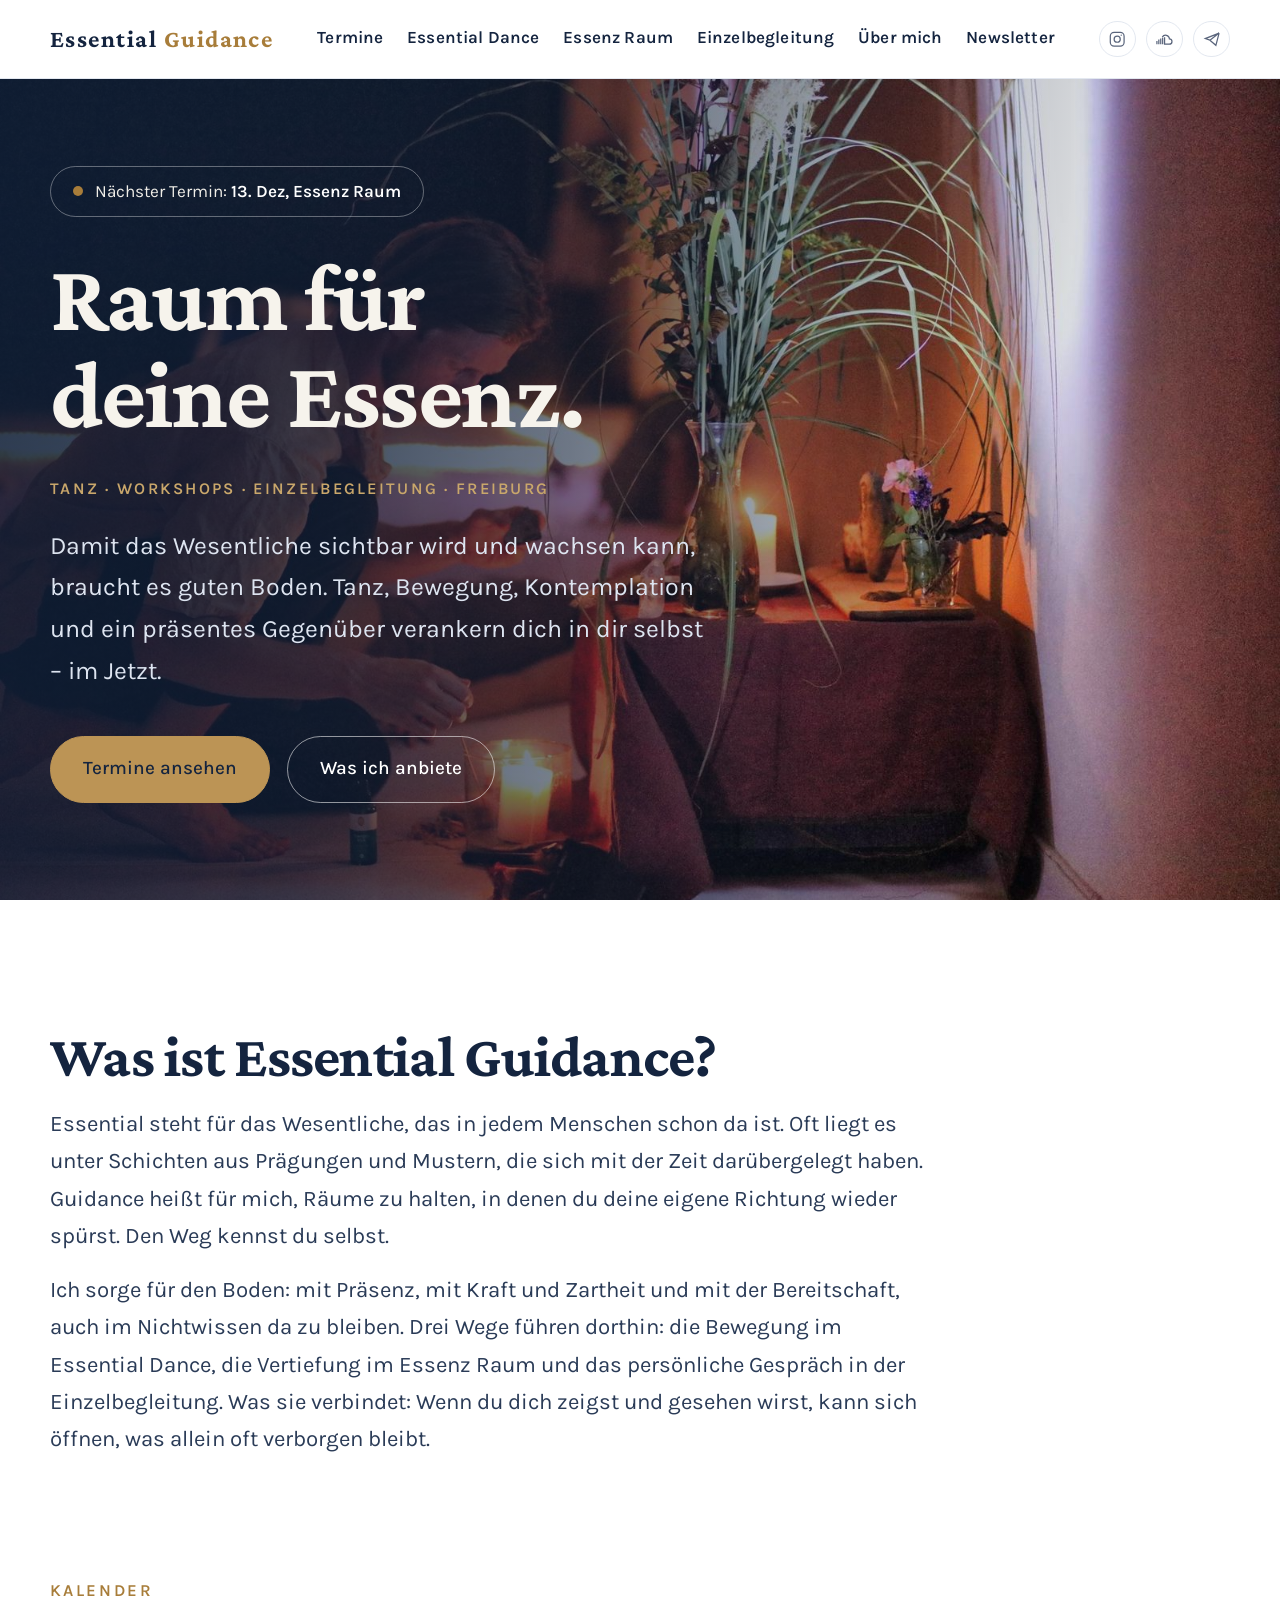
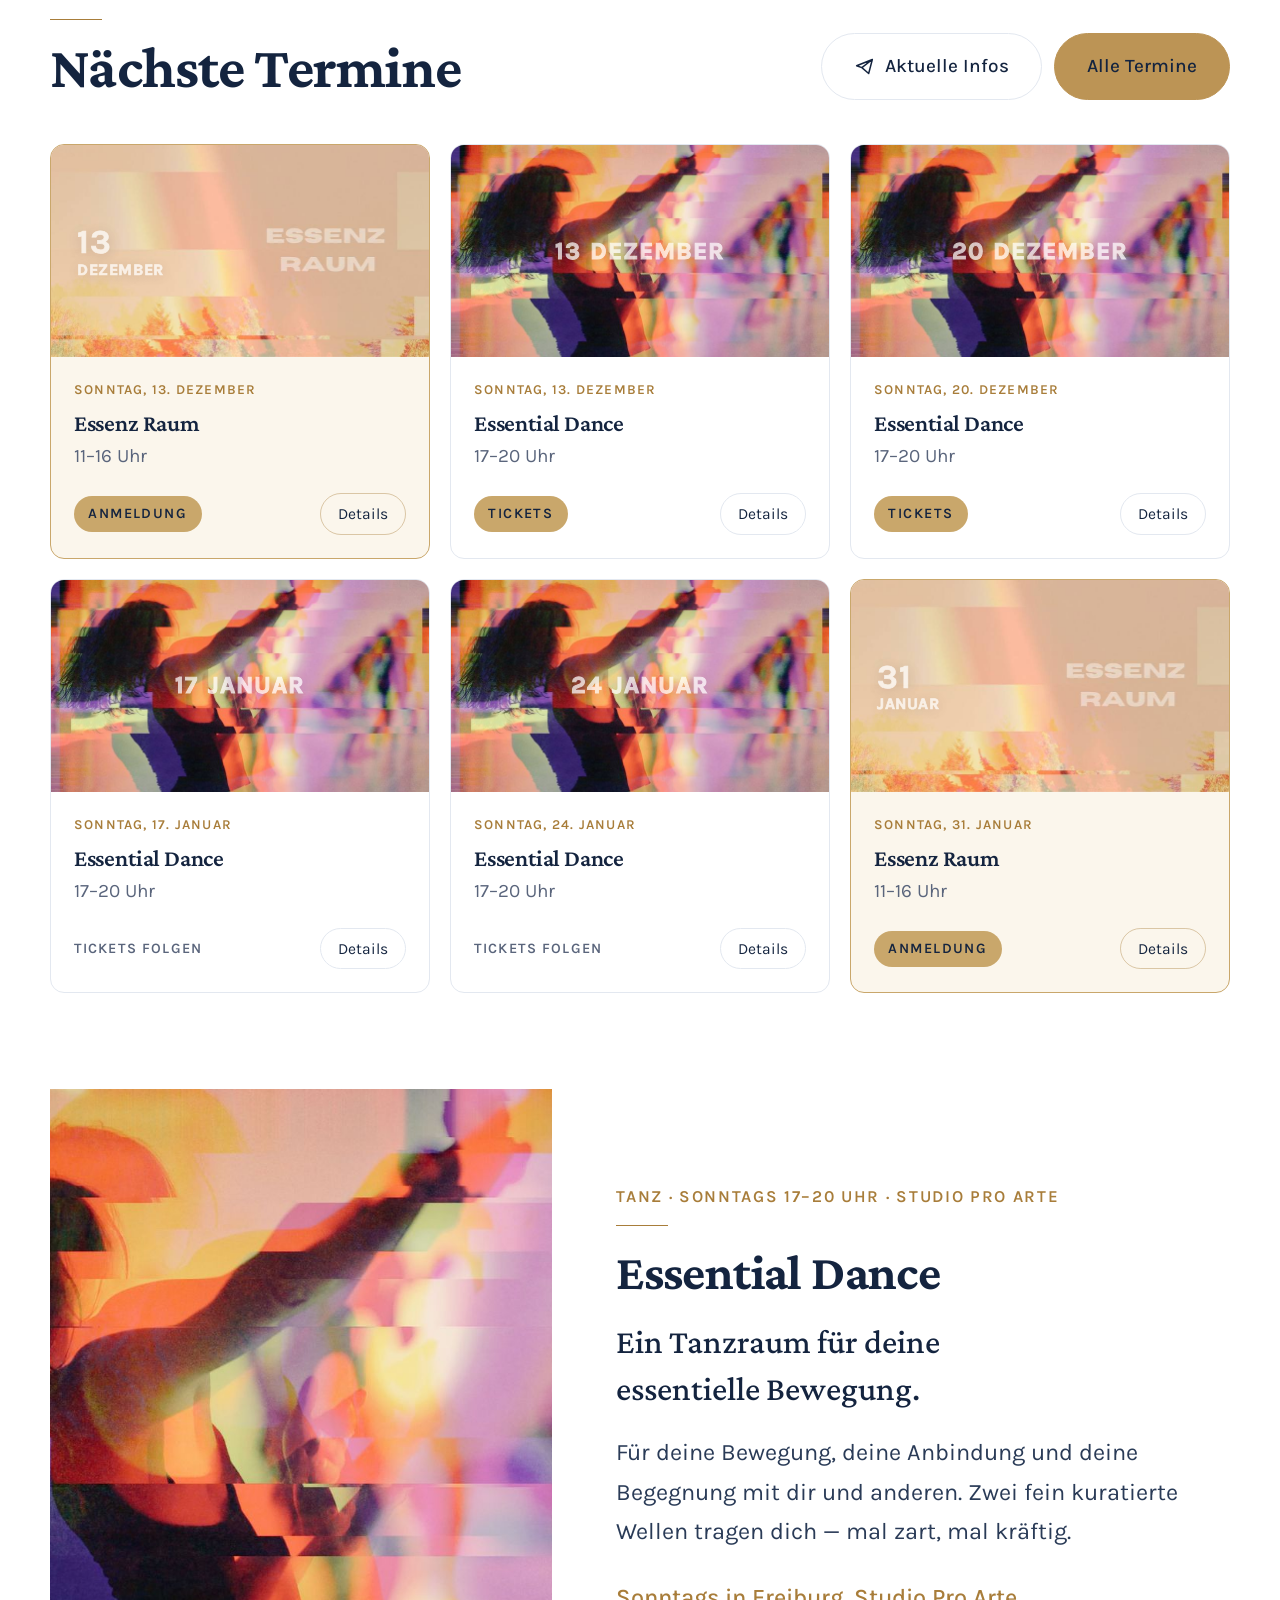
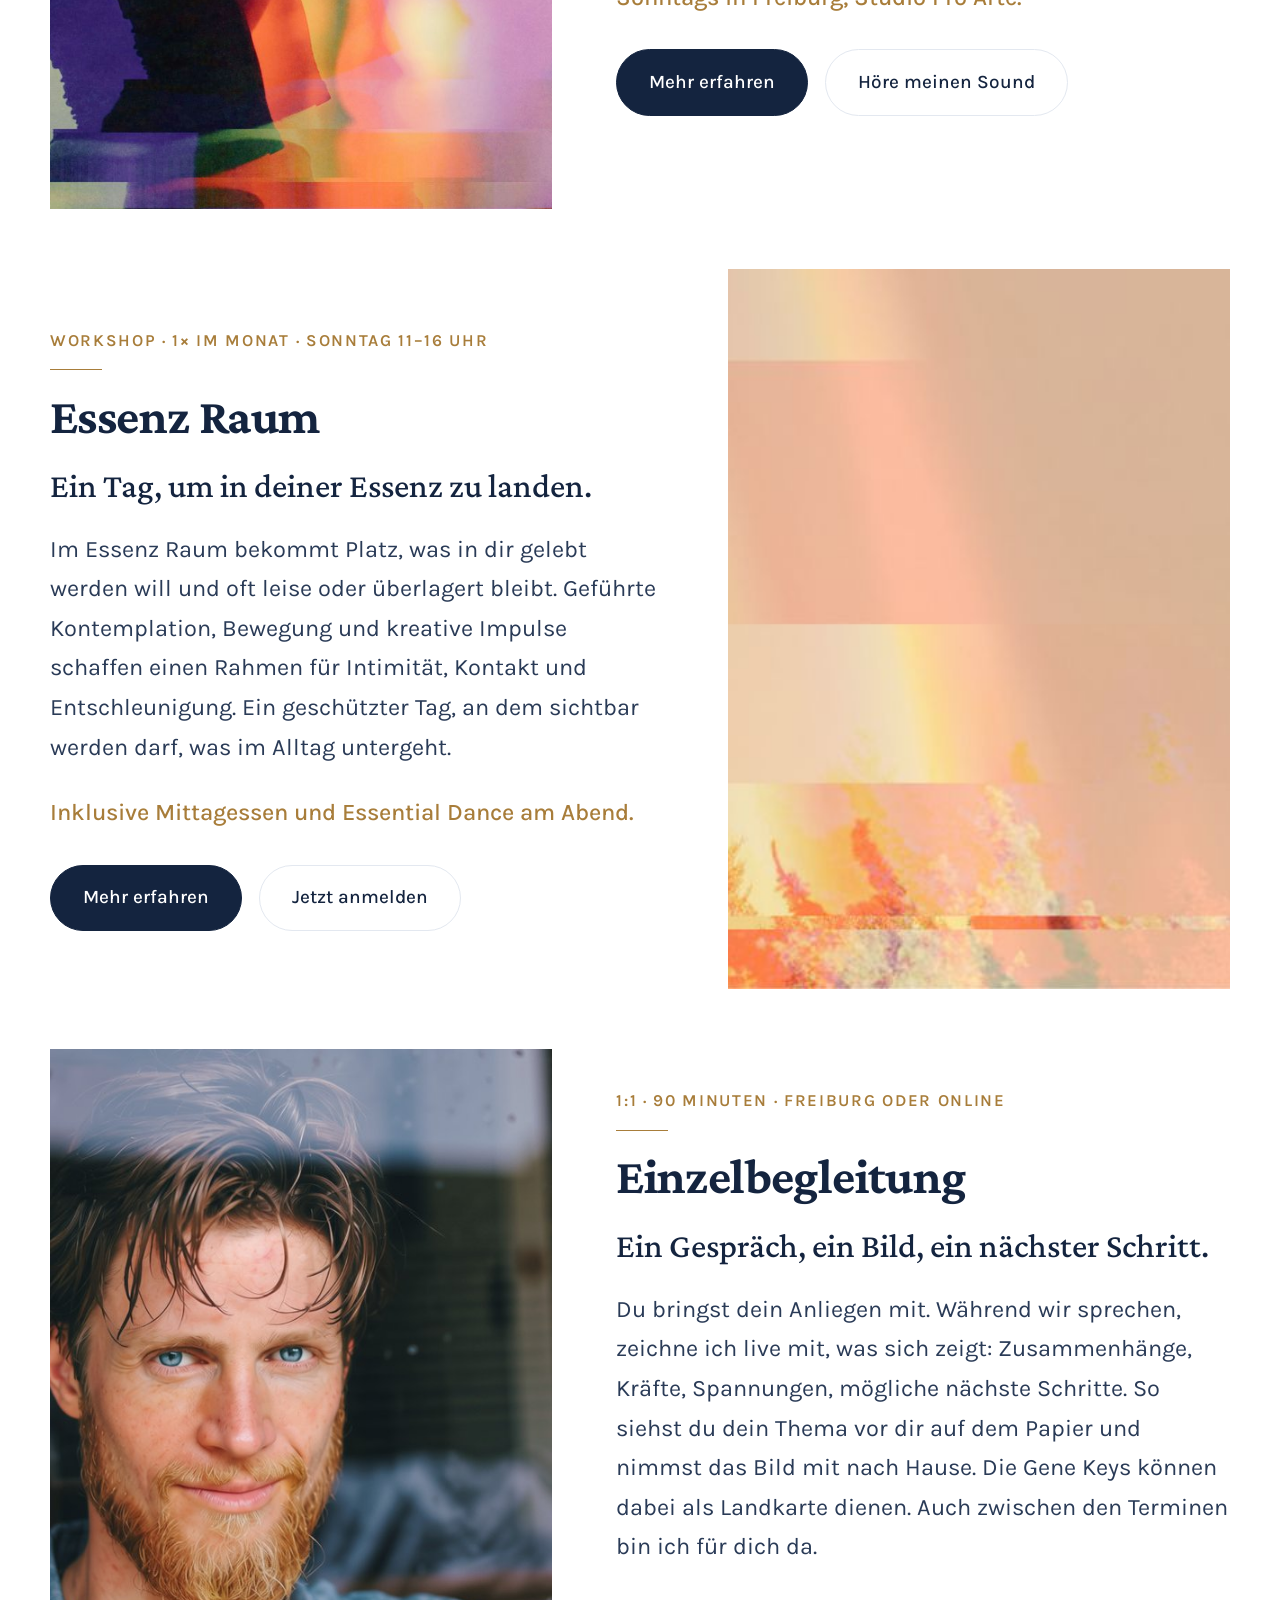
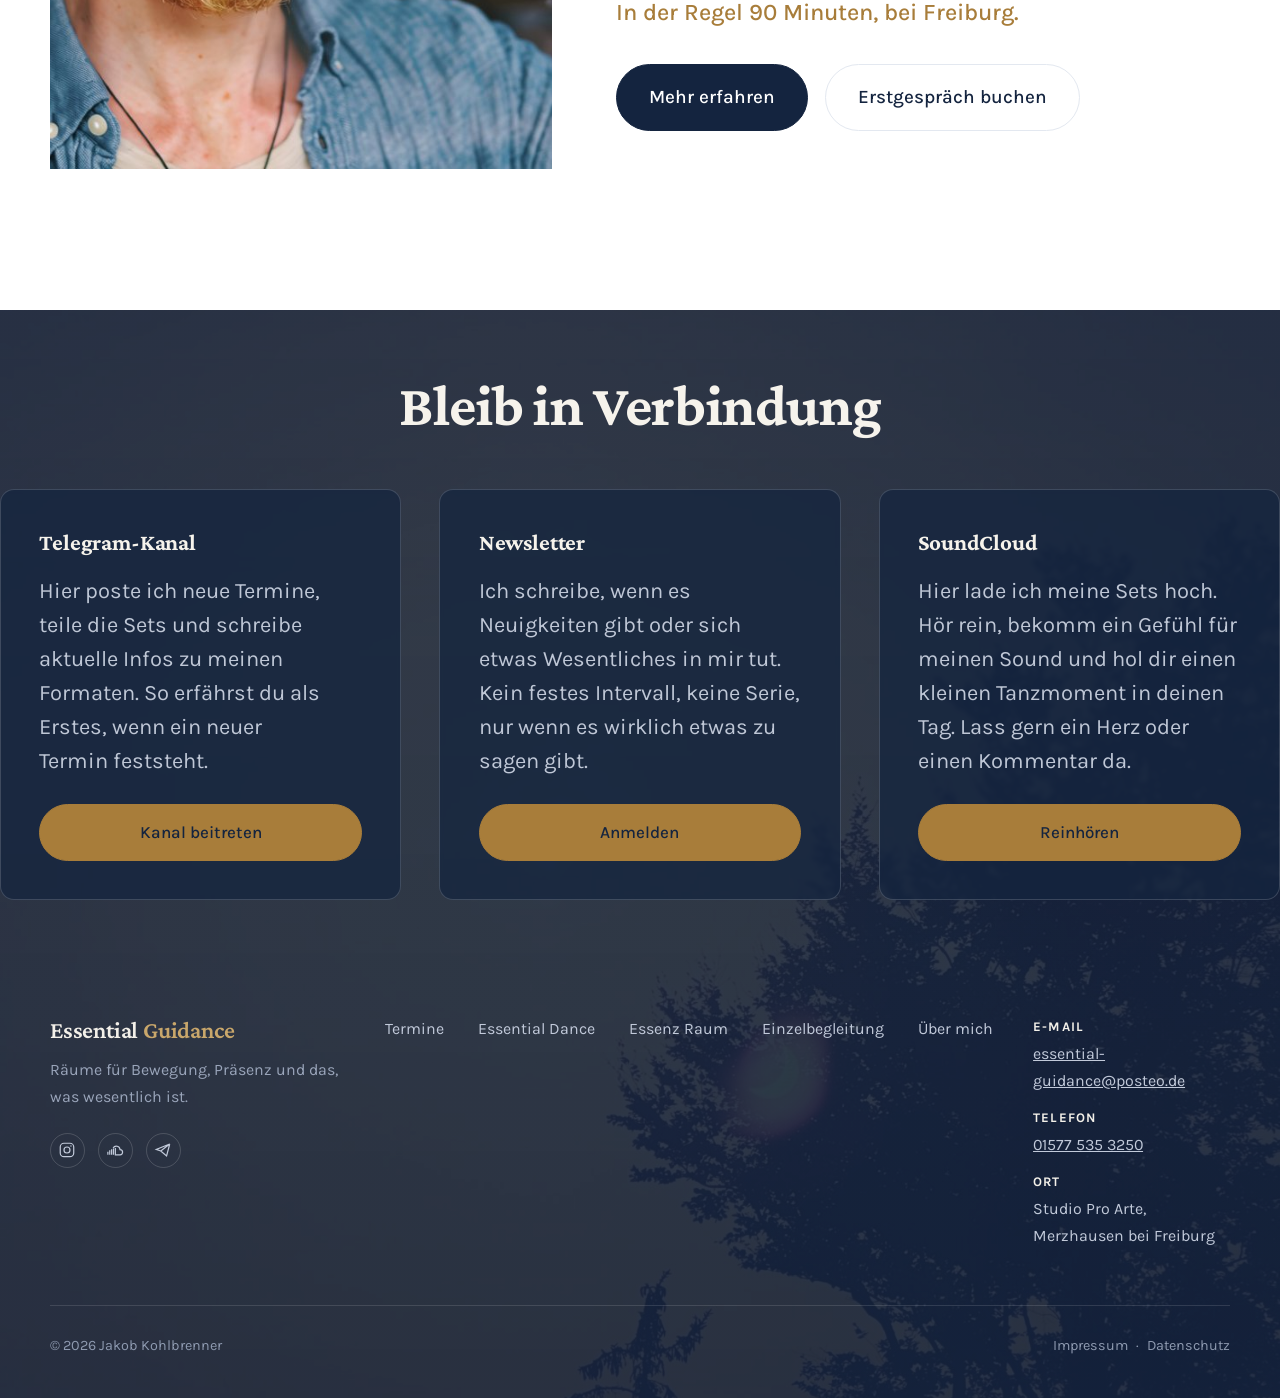
==== index.html @ 24336703 "Fuß ruhiger, Essenz Raum mit mehr Luft oben, Arbeits-Bilder 16:9 Co-Authored-By: Claude Opus 5.5 <no" ====
<!DOCTYPE html>
<html lang="de" data-theme="light">
<head>
<meta charset="utf-8">
<meta name="viewport" content="width=device-width, initial-scale=1">
<title>Essential Guidance Freiburg — Essential Dance, Essenz Raum &amp; Einzelbegleitung</title>
<meta name="description" content="Essential Guidance von Jakob Kohlbrenner in Freiburg: Essential Dance – freies Tanzen am Sonntag, verwandt mit Ecstatic Dance –, der Essenz Raum in kleiner Gruppe und Einzelbegleitung.">
<link rel="canonical" href="https://essential-guidance.space/">
<meta name="theme-color" content="#14243F">
<link rel="icon" href="favicon.svg" type="image/svg+xml">
<link rel="apple-touch-icon" href="apple-touch-icon.png">
<meta property="og:type" content="website">
<meta property="og:locale" content="de_DE">
<meta property="og:site_name" content="Essential Guidance">
<meta property="og:title" content="Essential Guidance Freiburg — Essential Dance, Essenz Raum &amp; Einzelbegleitung">
<meta property="og:description" content="Essential Guidance von Jakob Kohlbrenner in Freiburg: Essential Dance – freies Tanzen am Sonntag, verwandt mit Ecstatic Dance –, der Essenz Raum in kleiner Gruppe und Einzelbegleitung.">
<meta property="og:url" content="https://essential-guidance.space/">
<meta property="og:image" content="https://essential-guidance.space/images/img-7b661ae95a6b.jpg">
<meta name="twitter:card" content="summary_large_image">
<link rel="preconnect" href="https://fonts.bunny.net">
<link href="https://fonts.bunny.net/css?family=Crimson+Pro:400,500,600,700&display=swap" rel="stylesheet">
<link href="https://fonts.bunny.net/css?family=Karla:300,400,500,600&display=swap" rel="stylesheet">
<link href="https://fonts.bunny.net/css?family=Syncopate:700&display=swap" rel="stylesheet">
<link rel="stylesheet" href="styles.css?v=20261009e">
<script type="application/ld+json">{"@context": "https://schema.org", "@graph": [{"@type": "WebSite", "@id": "https://essential-guidance.space/#site", "name": "Essential Guidance", "url": "https://essential-guidance.space/", "inLanguage": "de-DE", "publisher": {"@id": "https://essential-guidance.space/#eg"}}, {"@type": "ProfessionalService", "@id": "https://essential-guidance.space/#eg", "name": "Essential Guidance", "alternateName": "Essential Guidance Freiburg", "url": "https://essential-guidance.space/", "founder": {"@id": "https://essential-guidance.space/#jakob"}, "description": "Dachmarke von Jakob Kohlbrenner in Freiburg im Breisgau mit drei Bereichen: Essential Dance (eigenes Format für freies Tanzen, sonntags), Essenz Raum (Tagesformat in kleiner Gruppe) und Einzelbegleitung.", "email": "essential-guidance@posteo.de", "telephone": "+4915775353250", "image": "https://essential-guidance.space/images/img-7b661ae95a6b.jpg", "areaServed": [{"@type": "City", "name": "Freiburg im Breisgau"}, "Online"], "address": {"@type": "PostalAddress", "addressLocality": "Freiburg im Breisgau", "addressRegion": "Baden-Württemberg", "addressCountry": "DE"}, "location": {"@type": "Place", "name": "Studio Pro Arte", "address": {"@type": "PostalAddress", "streetAddress": "Am Rohrgraben 4a", "postalCode": "79249", "addressLocality": "Merzhausen bei Freiburg", "addressRegion": "Baden-Württemberg", "addressCountry": "DE"}}, "makesOffer": [{"@type": "Offer", "itemOffered": {"@type": "Service", "name": "Essential Dance", "url": "https://essential-guidance.space/essential-dance.html", "serviceType": "Freies Tanzen / Tanzabend", "description": "Freies Tanzen ohne Schritte mit DJ-Musikreise, sonntags 17–20 Uhr im Studio Pro Arte. Eigenständiges Format, verwandt mit Ecstatic Dance."}}, {"@type": "Offer", "itemOffered": {"@type": "Service", "name": "Essenz Raum", "url": "https://essential-guidance.space/essenzraum.html", "serviceType": "Tagesworkshop in kleiner Gruppe", "description": "Ein Sonntag 11–16 Uhr mit Bewegung, Kontemplation, Teilen und Malen."}}, {"@type": "Offer", "itemOffered": {"@type": "Service", "name": "Einzelbegleitung", "url": "https://essential-guidance.space/einzelbegleitung.html", "serviceType": "Persönliche Begleitung", "description": "Einzelbegleitung in Freiburg oder online mit Graphic Recording und Gene Keys."}}], "sameAs": ["https://www.instagram.com/jakobkohlbrenner/", "https://soundcloud.com/koojaa", "https://t.me/+DA8TQvjCFaY4OTMy"]}, {"@type": "Person", "@id": "https://essential-guidance.space/#jakob", "name": "Jakob Kohlbrenner", "jobTitle": "Facilitator, DJ, Graphic Recorder und Gene Keys Guide", "url": "https://essential-guidance.space/ueber.html", "image": "https://essential-guidance.space/images/ueber-portrait-2.jpg", "email": "essential-guidance@posteo.de", "telephone": "+4915775353250", "address": {"@type": "PostalAddress", "addressLocality": "Freiburg im Breisgau", "addressRegion": "Baden-Württemberg", "addressCountry": "DE"}, "worksFor": {"@id": "https://essential-guidance.space/#eg"}, "knowsAbout": ["Essential Dance", "Freies Tanzen", "Ecstatic Dance", "Kontaktimprovisation", "Movement Medicine", "DJ", "Graphic Recording", "Gene Keys", "Facilitation", "Art of Hosting", "Theory U", "Systemische Aufstellungsarbeit"], "sameAs": ["https://www.instagram.com/jakobkohlbrenner/", "https://soundcloud.com/koojaa", "https://www.jakob-kohlbrenner.de/", "https://www.linkedin.com/in/jakob-kohlbrenner-58133414a/"]}]}</script>
</head>
<body>

<div id="prog"></div>
<header class="top">
  <div class="wrap">
    <a class="mark" href="#">Essential <span>Guidance</span></a>
    <nav id="mainnav">
      <a href="termine.html">Termine</a>
      <a href="essential-dance.html">Essential Dance</a>
      <a href="essenzraum.html">Essenz Raum</a>
      <a href="einzelbegleitung.html">Einzelbegleitung</a>
      <a href="ueber.html">Über mich</a>
      <a href="#kontakt">Newsletter</a>
    </nav>
    <div class="header-right">
      <div class="social-row">
        <a href="https://www.instagram.com/jakobkohlbrenner/" target="_blank" rel="noopener" aria-label="Instagram"><svg viewBox="0 0 24 24"><rect x="3" y="3" width="18" height="18" rx="5"/><circle cx="12" cy="12" r="4"/><circle cx="17.3" cy="6.7" r=".9" fill="currentColor" stroke="none"/></svg></a>
        <a href="https://soundcloud.com/koojaa" target="_blank" rel="noopener" aria-label="SoundCloud"><svg viewBox="0 0 24 24"><path d="M2.5 14.5v4M5 12.5v6M7.5 11v7.5M10 10v8.5M12.5 9.5v9h6a3.5 3.5 0 0 0 .3-7 5 5 0 0 0-9.3-2.2"/></svg></a>
        <a href="https://t.me/+DA8TQvjCFaY4OTMy" target="_blank" rel="noopener" aria-label="Telegram"><svg viewBox="0 0 24 24"><path d="M21 4L3 11.2l6 2.1M21 4l-4.2 16L9 13.3M21 4L9 13.3"/></svg></a>
      </div>
      <button class="menu-toggle" aria-label="Menü öffnen" aria-controls="mainnav"><span></span></button>
    </div>
  </div>
</header>

<section class="hero">
  <div class="hero-media">
    <img data-img="st-i0" class="hero-img" src="images/img-9cb999e071df.jpg" alt="Jakob Kohlbrenner bereitet den Raum vor, Kerzen und Blumen">
    <div class="hero-gradient"></div>
  </div>
  <div class="wrap hero-content">
    <span class="hero-badge"><span class="dot"></span><span id="hero-badge-text">Termine werden geladen …</span></span>
    <h1 data-e="st-0" class="measure">Raum für deine Essenz.</h1>
    <span data-e="st-0b" class="hero-orient">Tanz · Workshops · Einzelbegleitung<span class="nur-gross"> · Freiburg</span></span>
    <p data-e="st-1" class="lead">Damit das Wesentliche sichtbar wird und wachsen kann, braucht es guten Boden. Tanz, Bewegung, Kontemplation und ein pr&auml;sentes Gegen&uuml;ber verankern dich in dir selbst &ndash; im Jetzt.</p>
    <div class="actions">
      <a data-e="st-67" class="btn" href="termine.html">Termine ansehen</a>
      <a data-e="st-68" class="btn ghost" href="#formate">Was ich anbiete</a>
    </div>
  </div>
</section>

<div class="hero-spacer"></div>

<section id="was-ist" class="was-ist">
  <div class="wrap">
    <div class="tight" style="max-width:44rem">
      <h2 data-e="st-w0">Was ist Essential Guidance?</h2>
      <p data-e="st-w1">Essential steht für das Wesentliche, das in jedem Menschen schon da ist. Oft liegt es unter Schichten aus Prägungen und Mustern, die sich mit der Zeit darübergelegt haben. Guidance heißt für mich, Räume zu halten, in denen du deine eigene Richtung wieder spürst. Den Weg kennst du selbst.</p>
      <p data-e="st-w1b">Ich sorge für den Boden: mit Präsenz, mit Kraft und Zartheit und mit der Bereitschaft, auch im Nichtwissen da zu bleiben. Drei Wege führen dorthin: die Bewegung im Essential Dance, die Vertiefung im Essenz Raum und das persönliche Gespräch in der Einzelbegleitung. Was sie verbindet: Wenn du dich zeigst und gesehen wirst, kann sich öffnen, was allein oft verborgen bleibt.</p>
    </div>
  </div>
</section>

<section id="termine">
  <div class="wrap">
    <div class="termine-head">
      <div><span data-e="st-49" class="sect-eyebrow">Kalender</span><h2 data-e="st-2">N&auml;chste Termine</h2></div>
      <div class="termine-btns"><a class="btn ghost btn-icon" href="https://t.me/+DA8TQvjCFaY4OTMy" target="_blank" rel="noopener"><svg viewBox="0 0 24 24" aria-hidden="true"><path d="M21 4L3 11.2l6 2.1M21 4l-4.2 16L9 13.3M21 4L9 13.3"/></svg>Aktuelle Infos</a><a data-e="st-69" class="btn gold" href="termine.html">Alle Termine</a></div>
    </div>

    <div class="dates" id="dates-home" data-max-count="6">
      <div class="dcard" data-date="2026-10-04"><div class="dcard-media"><img loading="lazy" decoding="async" class="dcard-img" src="images/img-7089e9983714.jpg" alt="Essential Dance in Freiburg"><span class="dcard-big"><b>4</b> <i><span class="m-voll">Oktober</span><span class="m-kurz">Okt</span></i></span></div><div class="dcard-body"><div class="dcard-date">Sonntag, 4. Oktober</div><h3>Essential Dance</h3><p>17&ndash;20 Uhr</p><div class="dcard-foot"><a class="dcard-flag" href="https://eventfrog.de/de/p/kurse-seminare/musik-tanz/essential-dance-7511358814026737205.html" target="_blank" rel="noopener">Tickets</a><a class="dcard-link" href="essential-dance.html">Details</a></div></div></div>
      <div class="dcard" data-date="2026-10-11"><div class="dcard-media"><img loading="lazy" decoding="async" class="dcard-img" src="images/img-7089e9983714.jpg" alt="Essential Dance in Freiburg"><span class="dcard-big"><b>11</b> <i><span class="m-voll">Oktober</span><span class="m-kurz">Okt</span></i></span></div><div class="dcard-body"><div class="dcard-date">Sonntag, 11. Oktober</div><h3>Essential Dance</h3><p>17&ndash;20 Uhr</p><div class="dcard-foot"><a class="dcard-flag" href="https://eventfrog.de/de/p/kurse-seminare/musik-tanz/essential-dance-7511360464665727983.html" target="_blank" rel="noopener">Tickets</a><a class="dcard-link" href="essential-dance.html">Details</a></div></div></div>
      <div class="dcard raum" data-date="2026-10-18"><div class="dcard-media"><img loading="lazy" decoding="async" class="dcard-img" src="images/img-262a22e84b99.jpg" alt="Essenz Raum in Freiburg"><span class="dcard-big"><b>18</b> <i><span class="m-voll">Oktober</span><span class="m-kurz">Okt</span></i></span></div><div class="dcard-body"><div class="dcard-date">Sonntag, 18. Oktober</div><h3>Essenz Raum</h3><p>11&ndash;16 Uhr</p><div class="dcard-foot"><a class="dcard-flag" href="mailto:essential-guidance@posteo.de?subject=Anmeldung%20Essenz%20Raum&amp;body=Hallo%20Jakob%2C%0A%0Aich%20m%C3%B6chte%20mich%20gerne%20f%C3%BCr%20den%20Essenz%20Raum%20am%2018.%20Oktober%20anmelden.%0A%0AHerzliche%20Gr%C3%BC%C3%9Fe%0A%28Name%29">Anmeldung</a><a class="dcard-link" href="essenzraum.html">Details</a></div></div></div>
      <div class="dcard" data-date="2026-10-18"><div class="dcard-media"><img loading="lazy" decoding="async" class="dcard-img" src="images/img-7089e9983714.jpg" alt="Essential Dance in Freiburg"><span class="dcard-big"><b>18</b> <i><span class="m-voll">Oktober</span><span class="m-kurz">Okt</span></i></span></div><div class="dcard-body"><div class="dcard-date">Sonntag, 18. Oktober</div><h3>Essential Dance</h3><p>17&ndash;20 Uhr</p><div class="dcard-foot"><a class="dcard-flag" href="https://eventfrog.de/de/p/kurse-seminare/musik-tanz/essential-dance-7511360464732837386.html" target="_blank" rel="noopener">Tickets</a><a class="dcard-link" href="essential-dance.html">Details</a></div></div></div>
      <div class="dcard" data-date="2026-10-25"><div class="dcard-media"><img loading="lazy" decoding="async" class="dcard-img" src="images/img-7089e9983714.jpg" alt="Essential Dance in Freiburg"><span class="dcard-big"><b>25</b> <i><span class="m-voll">Oktober</span><span class="m-kurz">Okt</span></i></span></div><div class="dcard-body"><div class="dcard-date">Sonntag, 25. Oktober</div><h3>Essential Dance</h3><p>17&ndash;20 Uhr</p><div class="dcard-foot"><a class="dcard-flag" href="https://eventfrog.de/de/p/kurse-seminare/musik-tanz/essential-dance-7511360464799946251.html" target="_blank" rel="noopener">Tickets</a><a class="dcard-link" href="essential-dance.html">Details</a></div></div></div>
      <div class="dcard" data-date="2026-11-08"><div class="dcard-media"><img loading="lazy" decoding="async" class="dcard-img" src="images/img-7089e9983714.jpg" alt="Essential Dance in Freiburg"><span class="dcard-big"><b>8</b> <i><span class="m-voll">November</span><span class="m-kurz">Nov</span></i></span></div><div class="dcard-body"><div class="dcard-date">Sonntag, 8. November</div><h3>Essential Dance</h3><p>17&ndash;20 Uhr</p><div class="dcard-foot"><a class="dcard-flag" href="https://eventfrog.de/de/p/kurse-seminare/musik-tanz/essential-dance-7511360464862860916.html" target="_blank" rel="noopener">Tickets</a><a class="dcard-link" href="essential-dance.html">Details</a></div></div></div>
      <div class="dcard raum" data-date="2026-11-15"><div class="dcard-media"><img loading="lazy" decoding="async" class="dcard-img" src="images/img-262a22e84b99.jpg" alt="Essenz Raum in Freiburg"><span class="dcard-big"><b>15</b> <i><span class="m-voll">November</span><span class="m-kurz">Nov</span></i></span></div><div class="dcard-body"><div class="dcard-date">Sonntag, 15. November</div><h3>Essenz Raum</h3><p>11&ndash;16 Uhr</p><div class="dcard-foot"><a class="dcard-flag" href="mailto:essential-guidance@posteo.de?subject=Anmeldung%20Essenz%20Raum&amp;body=Hallo%20Jakob%2C%0A%0Aich%20m%C3%B6chte%20mich%20gerne%20f%C3%BCr%20den%20Essenz%20Raum%20am%2015.%20November%20anmelden.%0A%0AHerzliche%20Gr%C3%BC%C3%9Fe%0A%28Name%29">Anmeldung</a><a class="dcard-link" href="essenzraum.html">Details</a></div></div></div>
      <div class="dcard" data-date="2026-11-15"><div class="dcard-media"><img loading="lazy" decoding="async" class="dcard-img" src="images/img-7089e9983714.jpg" alt="Essential Dance in Freiburg"><span class="dcard-big"><b>15</b> <i><span class="m-voll">November</span><span class="m-kurz">Nov</span></i></span></div><div class="dcard-body"><div class="dcard-date">Sonntag, 15. November</div><h3>Essential Dance</h3><p>17&ndash;20 Uhr</p><div class="dcard-foot"><a class="dcard-flag" href="https://eventfrog.de/de/p/kurse-seminare/musik-tanz/essential-dance-7511360464925775477.html" target="_blank" rel="noopener">Tickets</a><a class="dcard-link" href="essential-dance.html">Details</a></div></div></div>
      <div class="dcard" data-date="2026-11-22"><div class="dcard-media"><img loading="lazy" decoding="async" class="dcard-img" src="images/img-7089e9983714.jpg" alt="Essential Dance in Freiburg"><span class="dcard-big"><b>22</b> <i><span class="m-voll">November</span><span class="m-kurz">Nov</span></i></span></div><div class="dcard-body"><div class="dcard-date">Sonntag, 22. November</div><h3>Essential Dance</h3><p>17&ndash;20 Uhr</p><div class="dcard-foot"><a class="dcard-flag" href="https://eventfrog.de/de/p/kurse-seminare/musik-tanz/essential-dance-7511360464976107140.html" target="_blank" rel="noopener">Tickets</a><a class="dcard-link" href="essential-dance.html">Details</a></div></div></div>
      <div class="dcard raum" data-date="2026-12-13"><div class="dcard-media"><img loading="lazy" decoding="async" class="dcard-img" src="images/img-262a22e84b99.jpg" alt="Essenz Raum in Freiburg"><span class="dcard-big"><b>13</b> <i><span class="m-voll">Dezember</span><span class="m-kurz">Dez</span></i></span></div><div class="dcard-body"><div class="dcard-date">Sonntag, 13. Dezember</div><h3>Essenz Raum</h3><p>11&ndash;16 Uhr</p><div class="dcard-foot"><a class="dcard-flag" href="mailto:essential-guidance@posteo.de?subject=Anmeldung%20Essenz%20Raum&amp;body=Hallo%20Jakob%2C%0A%0Aich%20m%C3%B6chte%20mich%20gerne%20f%C3%BCr%20den%20Essenz%20Raum%20am%2013.%20Dezember%20anmelden.%0A%0AHerzliche%20Gr%C3%BC%C3%9Fe%0A%28Name%29">Anmeldung</a><a class="dcard-link" href="essenzraum.html">Details</a></div></div></div>
      <div class="dcard" data-date="2026-12-13"><div class="dcard-media"><img loading="lazy" decoding="async" class="dcard-img" src="images/img-7089e9983714.jpg" alt="Essential Dance in Freiburg"><span class="dcard-big"><b>13</b> <i><span class="m-voll">Dezember</span><span class="m-kurz">Dez</span></i></span></div><div class="dcard-body"><div class="dcard-date">Sonntag, 13. Dezember</div><h3>Essential Dance</h3><p>17&ndash;20 Uhr</p><div class="dcard-foot"><a class="dcard-flag" href="https://eventfrog.de/de/p/kurse-seminare/musik-tanz/essential-dance-7511360465022244511.html" target="_blank" rel="noopener">Tickets</a><a class="dcard-link" href="essential-dance.html">Details</a></div></div></div>
      <div class="dcard" data-date="2026-12-20"><div class="dcard-media"><img loading="lazy" decoding="async" class="dcard-img" src="images/img-7089e9983714.jpg" alt="Essential Dance in Freiburg"><span class="dcard-big"><b>20</b> <i><span class="m-voll">Dezember</span><span class="m-kurz">Dez</span></i></span></div><div class="dcard-body"><div class="dcard-date">Sonntag, 20. Dezember</div><h3>Essential Dance</h3><p>17&ndash;20 Uhr</p><div class="dcard-foot"><a class="dcard-flag" href="https://eventfrog.de/de/p/kurse-seminare/musik-tanz/essential-dance-7511360465072576186.html" target="_blank" rel="noopener">Tickets</a><a class="dcard-link" href="essential-dance.html">Details</a></div></div></div>
      <div class="dcard" data-date="2027-01-17"><div class="dcard-media"><img loading="lazy" decoding="async" class="dcard-img" src="images/img-7089e9983714.jpg" alt="Essential Dance in Freiburg"><span class="dcard-big"><b>17</b> <i><span class="m-voll">Januar</span><span class="m-kurz">Jan</span></i></span></div><div class="dcard-body"><div class="dcard-date">Sonntag, 17. Januar</div><h3>Essential Dance</h3><p>17&ndash;20 Uhr</p><div class="dcard-foot"><span class="dcard-folgt">Tickets folgen</span><a class="dcard-link" href="essential-dance.html">Details</a></div></div></div>
      <div class="dcard" data-date="2027-01-24"><div class="dcard-media"><img loading="lazy" decoding="async" class="dcard-img" src="images/img-7089e9983714.jpg" alt="Essential Dance in Freiburg"><span class="dcard-big"><b>24</b> <i><span class="m-voll">Januar</span><span class="m-kurz">Jan</span></i></span></div><div class="dcard-body"><div class="dcard-date">Sonntag, 24. Januar</div><h3>Essential Dance</h3><p>17&ndash;20 Uhr</p><div class="dcard-foot"><span class="dcard-folgt">Tickets folgen</span><a class="dcard-link" href="essential-dance.html">Details</a></div></div></div>
      <div class="dcard raum" data-date="2027-01-31"><div class="dcard-media"><img loading="lazy" decoding="async" class="dcard-img" src="images/img-262a22e84b99.jpg" alt="Essenz Raum in Freiburg"><span class="dcard-big"><b>31</b> <i><span class="m-voll">Januar</span><span class="m-kurz">Jan</span></i></span></div><div class="dcard-body"><div class="dcard-date">Sonntag, 31. Januar</div><h3>Essenz Raum</h3><p>11&ndash;16 Uhr</p><div class="dcard-foot"><a class="dcard-flag" href="mailto:essential-guidance@posteo.de?subject=Anmeldung%20Essenz%20Raum&amp;body=Hallo%20Jakob%2C%0A%0Aich%20m%C3%B6chte%20mich%20gerne%20f%C3%BCr%20den%20Essenz%20Raum%20am%2031.%20Januar%20anmelden.%0A%0AHerzliche%20Gr%C3%BC%C3%9Fe%0A%28Name%29">Anmeldung</a><a class="dcard-link" href="essenzraum.html">Details</a></div></div></div>
      <div class="dcard" data-date="2027-01-31"><div class="dcard-media"><img loading="lazy" decoding="async" class="dcard-img" src="images/img-7089e9983714.jpg" alt="Essential Dance in Freiburg"><span class="dcard-big"><b>31</b> <i><span class="m-voll">Januar</span><span class="m-kurz">Jan</span></i></span></div><div class="dcard-body"><div class="dcard-date">Sonntag, 31. Januar</div><h3>Essential Dance</h3><p>17&ndash;20 Uhr</p><div class="dcard-foot"><span class="dcard-folgt">Tickets folgen</span><a class="dcard-link" href="essential-dance.html">Details</a></div></div></div>
      <div class="dcard" data-date="2027-02-07"><div class="dcard-media"><img loading="lazy" decoding="async" class="dcard-img" src="images/img-7089e9983714.jpg" alt="Essential Dance in Freiburg"><span class="dcard-big"><b>7</b> <i><span class="m-voll">Februar</span><span class="m-kurz">Feb</span></i></span></div><div class="dcard-body"><div class="dcard-date">Sonntag, 7. Februar</div><h3>Essential Dance</h3><p>17&ndash;20 Uhr</p><div class="dcard-foot"><span class="dcard-folgt">Tickets folgen</span><a class="dcard-link" href="essential-dance.html">Details</a></div></div></div>
      <div class="dcard" data-date="2027-02-14"><div class="dcard-media"><img loading="lazy" decoding="async" class="dcard-img" src="images/img-7089e9983714.jpg" alt="Essential Dance in Freiburg"><span class="dcard-big"><b>14</b> <i><span class="m-voll">Februar</span><span class="m-kurz">Feb</span></i></span></div><div class="dcard-body"><div class="dcard-date">Sonntag, 14. Februar</div><h3>Essential Dance</h3><p>17&ndash;20 Uhr</p><div class="dcard-foot"><span class="dcard-folgt">Tickets folgen</span><a class="dcard-link" href="essential-dance.html">Details</a></div></div></div>
      <div class="dcard" data-date="2027-02-21"><div class="dcard-media"><img loading="lazy" decoding="async" class="dcard-img" src="images/img-7089e9983714.jpg" alt="Essential Dance in Freiburg"><span class="dcard-big"><b>21</b> <i><span class="m-voll">Februar</span><span class="m-kurz">Feb</span></i></span></div><div class="dcard-body"><div class="dcard-date">Sonntag, 21. Februar</div><h3>Essential Dance</h3><p>17&ndash;20 Uhr</p><div class="dcard-foot"><span class="dcard-folgt">Tickets folgen</span><a class="dcard-link" href="essential-dance.html">Details</a></div></div></div>
      <div class="dcard" data-date="2027-02-28"><div class="dcard-media"><img loading="lazy" decoding="async" class="dcard-img" src="images/img-7089e9983714.jpg" alt="Essential Dance in Freiburg"><span class="dcard-big"><b>28</b> <i><span class="m-voll">Februar</span><span class="m-kurz">Feb</span></i></span></div><div class="dcard-body"><div class="dcard-date">Sonntag, 28. Februar</div><h3>Essential Dance</h3><p>17&ndash;20 Uhr</p><div class="dcard-foot"><span class="dcard-folgt">Tickets folgen</span><a class="dcard-link" href="essential-dance.html">Details</a></div></div></div>
      <div class="dcard" data-date="2027-03-07"><div class="dcard-media"><img loading="lazy" decoding="async" class="dcard-img" src="images/img-7089e9983714.jpg" alt="Essential Dance in Freiburg"><span class="dcard-big"><b>7</b> <i><span class="m-voll">März</span><span class="m-kurz">Mär</span></i></span></div><div class="dcard-body"><div class="dcard-date">Sonntag, 7. März</div><h3>Essential Dance</h3><p>17&ndash;20 Uhr</p><div class="dcard-foot"><span class="dcard-folgt">Tickets folgen</span><a class="dcard-link" href="essential-dance.html">Details</a></div></div></div>
      <div class="dcard" data-date="2027-03-14"><div class="dcard-media"><img loading="lazy" decoding="async" class="dcard-img" src="images/img-7089e9983714.jpg" alt="Essential Dance in Freiburg"><span class="dcard-big"><b>14</b> <i><span class="m-voll">März</span><span class="m-kurz">Mär</span></i></span></div><div class="dcard-body"><div class="dcard-date">Sonntag, 14. März</div><h3>Essential Dance</h3><p>17&ndash;20 Uhr</p><div class="dcard-foot"><span class="dcard-folgt">Tickets folgen</span><a class="dcard-link" href="essential-dance.html">Details</a></div></div></div>
      <div class="dcard" data-date="2027-03-21"><div class="dcard-media"><img loading="lazy" decoding="async" class="dcard-img" src="images/img-7089e9983714.jpg" alt="Essential Dance in Freiburg"><span class="dcard-big"><b>21</b> <i><span class="m-voll">März</span><span class="m-kurz">Mär</span></i></span></div><div class="dcard-body"><div class="dcard-date">Sonntag, 21. März</div><h3>Essential Dance</h3><p>17&ndash;20 Uhr</p><div class="dcard-foot"><span class="dcard-folgt">Tickets folgen</span><a class="dcard-link" href="essential-dance.html">Details</a></div></div></div>
    </div>

  </div>
</section>

<section id="formate">
  <div class="wrap">

    <article class="format" id="essential-dance">
      <img loading="lazy" decoding="async" data-img="st-i1" class="pic" src="images/img-801ee31c1338.jpg" alt="Essential Dance in Freiburg — freies Tanzen zu DJ-Musik, inspiriert von Ecstatic Dance">
      <div>
        <span class="sect-eyebrow">Tanz · Sonntags 17–20 Uhr · Studio Pro Arte</span>
        <h2 data-e="st-4">Essential Dance</h2>
        <p data-e="st-5" class="claim">Ein Tanzraum f&uuml;r deine essentielle Bewegung.</p>
        <p data-e="st-6">F&uuml;r deine Bewegung, deine Anbindung und deine Begegnung mit dir und anderen. Zwei fein kuratierte Wellen tragen dich &mdash; mal zart, mal kr&auml;ftig.</p>
        <p data-e="st-8" class="close">Sonntags in Freiburg, Studio Pro Arte.</p>
        <div class="cta-row">
          <a data-e="st-70" class="btn" href="essential-dance.html">Mehr erfahren</a>
          <a data-e="st-71" class="btn ghost" href="https://soundcloud.com/koojaa" target="_blank" rel="noopener">H&ouml;re meinen Sound</a>
        </div>
      </div>
    </article>

    <article class="format">
      <img loading="lazy" decoding="async" data-img="st-i2" class="pic" src="images/img-3a7a9b85ad57.jpg" alt="Essenz Raum in Freiburg">
      <div>
        <span class="sect-eyebrow">Workshop · 1× im Monat · Sonntag 11–16 Uhr</span>
        <h2 data-e="st-11" id="essenzraum">Essenz Raum</h2>
        <p data-e="st-12" class="claim">Ein Tag, um in deiner Essenz zu landen.</p>
        <p data-e="st-13">Im Essenz Raum bekommt Platz, was in dir gelebt werden will und oft leise oder überlagert bleibt. Geführte Kontemplation, Bewegung und kreative Impulse schaffen einen Rahmen für Intimität, Kontakt und Entschleunigung. Ein geschützter Tag, an dem sichtbar werden darf, was im Alltag untergeht.</p>
        <p data-e="st-14b" class="close">Inklusive Mittagessen und Essential Dance am Abend.</p>
        <div class="cta-row">
          <a data-e="st-72" class="btn" href="essenzraum.html">Mehr erfahren</a>
          <a data-e="st-73" class="btn ghost" href="mailto:essential-guidance@posteo.de?subject=Anmeldung%20Essenz%20Raum&amp;body=Hallo%20Jakob%2C%0A%0Aich%20m%C3%B6chte%20mich%20gerne%20f%C3%BCr%20den%20Essenz%20Raum%20am%20%28Datum%29%20anmelden.%0A%0AHerzliche%20Gr%C3%BC%C3%9Fe%0A%28Name%29">Jetzt anmelden</a>
        </div>
      </div>
    </article>

    <article class="format">
      <img loading="lazy" decoding="async" data-img="st-i3" class="pic" src="images/img-dd33fbc43c06.jpg" alt="Jakob Kohlbrenner, Facilitator für Einzelbegleitung — Präsenz und Bewegung in Freiburg">
      <div>
        <span class="sect-eyebrow">1:1 · 90 Minuten · Freiburg oder online</span>
        <h2 data-e="st-15" id="einzelbegleitung">Einzelbegleitung</h2>
        <p data-e="st-16" class="claim">Ein Gespräch, ein Bild, ein nächster Schritt.</p>
        <p data-e="st-17">Du bringst dein Anliegen mit. Während wir sprechen, zeichne ich live mit, was sich zeigt: Zusammenhänge, Kräfte, Spannungen, mögliche nächste Schritte. So siehst du dein Thema vor dir auf dem Papier und nimmst das Bild mit nach Hause. Die Gene Keys können dabei als Landkarte dienen. Auch zwischen den Terminen bin ich für dich da.</p>
        <p data-e="st-18" class="close">In der Regel 90 Minuten, bei Freiburg.</p>
        <div class="cta-row">
          <a data-e="st-74" class="btn" href="einzelbegleitung.html">Mehr erfahren</a>
          <a data-e="st-75" class="btn ghost" href="mailto:essential-guidance@posteo.de?subject=Anfrage%3A%20Erstgespr%C3%A4ch&amp;body=Hallo%20Jakob%2C%0A%0Aich%20w%C3%BCrde%20gerne%20ein%20kostenloses%20Erstgespr%C3%A4ch%20mit%20dir%20vereinbaren.%0A%0AHerzliche%20Gr%C3%BC%C3%9Fe%0A%28Name%29">Erstgespr&auml;ch buchen</a>
        </div>
      </div>
    </article>

  </div>
</section>

<div class="verbindung-bg">
<section class="deep" id="kontakt">
  <div class="wrap">
    <div class="center-block" style="margin-bottom:clamp(2rem,4vw,2.8rem)">
      <h2 data-e="st-46">Bleib in Verbindung</h2>
    </div>
    <div class="zweiwege">
      <div class="weg">
        <h3 data-e="st-79">Telegram-Kanal</h3>
        <p data-e="st-80">Hier poste ich neue Termine, teile die Sets und schreibe aktuelle Infos zu meinen Formaten. So erfährst du als Erstes, wenn ein neuer Termin feststeht.</p>
        <div class="weg-fuss"><a data-e="st-81" class="btn" href="https://t.me/+DA8TQvjCFaY4OTMy" target="_blank" rel="noopener">Kanal beitreten</a></div>
      </div>
      <div class="weg">
        <h3 data-e="st-66">Newsletter</h3>
        <p data-e="st-82">Ich schreibe, wenn es Neuigkeiten gibt oder sich etwas Wesentliches in mir tut. Kein festes Intervall, keine Serie, nur wenn es wirklich etwas zu sagen gibt.</p>
        <div class="weg-fuss"><a data-e="st-83" class="btn" href="mailto:essential-guidance@posteo.de?subject=Newsletter-Anmeldung&amp;body=Hallo%20Jakob%2C%0A%0Aich%20m%C3%B6chte%20mich%20gerne%20f%C3%BCr%20den%20Newsletter%20anmelden.%20Bin%20gespannt%2C%20was%20kommt.%0A%0AViele%20Gr%C3%BC%C3%9Fe%0A%28Name%29">Anmelden</a></div>
      </div>
      <div class="weg">
        <h3 data-e="st-84">SoundCloud</h3>
        <p data-e="st-85">Hier lade ich meine Sets hoch. Hör rein, bekomm ein Gefühl für meinen Sound und hol dir einen kleinen Tanzmoment in deinen Tag. Lass gern ein Herz oder einen Kommentar da.</p>
        <div class="weg-fuss"><a data-e="st-86" class="btn" href="https://soundcloud.com/koojaa" target="_blank" rel="noopener">Reinhören</a></div>
      </div>
    </div>
  </div>
</section>

<footer id="kontakt-footer">
  <div class="wrap">
    <div class="fgrid">
      <div>
        <h3>Essential <span style="color:var(--gold-soft)">Guidance</span></h3>
        <p style="max-width:20rem; color:#9AA5BA">Räume für Bewegung, Präsenz und das, was wesentlich ist.</p>
      <div class="foot-social" style="margin-top:1.1rem">
        <a href="https://www.instagram.com/jakobkohlbrenner/" target="_blank" rel="noopener"><svg viewBox="0 0 24 24"><rect x="3" y="3" width="18" height="18" rx="5"/><circle cx="12" cy="12" r="4"/><circle cx="17.3" cy="6.7" r=".9" fill="currentColor" stroke="none"/></svg><span class="sr-only">Instagram</span></a>
        <a href="https://soundcloud.com/koojaa" target="_blank" rel="noopener"><svg viewBox="0 0 24 24"><path d="M2.5 14.5v4M5 12.5v6M7.5 11v7.5M10 10v8.5M12.5 9.5v9h6a3.5 3.5 0 0 0 .3-7 5 5 0 0 0-9.3-2.2"/></svg><span class="sr-only">SoundCloud</span></a>
        <a href="https://t.me/+DA8TQvjCFaY4OTMy" target="_blank" rel="noopener"><svg viewBox="0 0 24 24"><path d="M21 4L3 11.2l6 2.1M21 4l-4.2 16L9 13.3M21 4L9 13.3"/></svg><span class="sr-only">Telegram</span></a>
      </div></div>
      <nav>
        <a href="termine.html">Termine</a>
        <a href="essential-dance.html">Essential Dance</a>
        <a href="essenzraum.html">Essenz Raum</a>
        <a href="einzelbegleitung.html">Einzelbegleitung</a>
        <a href="ueber.html">Über mich</a>
      </nav>
      
      <ul class="foot-contact">
        <li><b style="display:block;color:#F3F0E9;font-size:.78rem;letter-spacing:.09em;text-transform:uppercase;margin-bottom:.15rem">E-Mail</b><a href="mailto:essential-guidance@posteo.de">essential-guidance@posteo.de</a></li>
        <li><b style="display:block;color:#F3F0E9;font-size:.78rem;letter-spacing:.09em;text-transform:uppercase;margin-bottom:.15rem">Telefon</b><a href="tel:+4915775353250">01577 535 3250</a></li>
        <li><b style="display:block;color:#F3F0E9;font-size:.78rem;letter-spacing:.09em;text-transform:uppercase;margin-bottom:.15rem">Ort</b>Studio Pro Arte, Merzhausen bei Freiburg</li>
      </ul>
    </div>
    <div class="bottom-bar">
      <span>© 2026 Jakob Kohlbrenner</span>
      <span class="legal-links">
        <a class="legal-link" href="impressum.html">Impressum</a>
        <span>·</span>
        <a class="legal-link" href="datenschutz.html">Datenschutz</a>
      </span>
    </div>
  </div>
</footer>
</div>

<script src="main.js?v=20261009b" defer></script>
</body>
</html>
---- styles.css ----
:root{
  --ink:#14243F;
  --ink-soft:#2A3B57;
  --slate:#5A657C;
  --gold:#A87D3A;
  --gold-soft:#C9A76B;
  --paper:#FFFFFF;
  --mist:#F4F6F9;
  --line:#E3E8F0;
  --measure:38rem;
  --display:"Crimson Pro",Georgia,"Times New Roman",serif;
  --body:"Karla","Helvetica Neue",Arial,sans-serif;
}
@media (prefers-color-scheme: dark){
  :root:not([data-theme="light"]){
    --ink:#EDF1F7; --ink-soft:#C9D2E0; --slate:#9AA5BA;
    --gold:#D0AC6A; --gold-soft:#8E6F3E;
    --paper:#0E1729; --mist:#15203A; --line:#26314A;
  }
}
:root[data-theme="dark"]{
  --ink:#EDF1F7; --ink-soft:#C9D2E0; --slate:#9AA5BA;
  --gold:#D0AC6A; --gold-soft:#8E6F3E;
  --paper:#0E1729; --mist:#15203A; --line:#26314A;
}

*{box-sizing:border-box}
html{-webkit-text-size-adjust:100%}
body{
  margin:0; background:var(--paper); color:var(--ink-soft);
  font-family:var(--body); font-weight:300; font-size:17px; line-height:1.68;
  -webkit-font-smoothing:antialiased;
}
img{max-width:100%; display:block}
a{color:inherit}
h1,h2,h3{font-family:var(--display); font-weight:600; color:var(--ink); margin:0; letter-spacing:-.008em}
h1{font-size:clamp(2.9rem,7.6vw,5.2rem); line-height:1; font-weight:700; letter-spacing:-.015em}
h2{font-size:clamp(2.1rem,4.6vw,3.2rem); line-height:1.08}
h3{font-size:1.5rem; line-height:1.22; font-weight:600}
p{margin:0 0 1.1em}
.wrap{width:min(100% - 2.5rem, 68rem); margin-inline:auto}
.measure{max-width:var(--measure)}
section{padding:clamp(4rem,9vw,7.5rem) 0}
.tint{background:var(--mist)}
.deep{background:var(--ink); color:#C9D3E4}
.deep h1,.deep h2,.deep h3{color:#F6F3EC}
.deep .dnum{color:#F6F3EC}
.deep .dnum small{color:var(--gold-soft)}
.deep .dwhat p,.deep .dprice,.deep .rhythm{color:#D3DBE8}
.deep .date-row{border-top-color:rgba(255,255,255,.16)}
.deep .date-row:last-of-type{border-bottom-color:rgba(255,255,255,.16)}
.deep .btn{background:var(--gold); border-color:var(--gold); color:var(--ink)}
.deep .btn:hover,.deep .btn:focus-visible{background:transparent; color:var(--gold-soft)}
.deep .btn.ghost{background:transparent; color:#F6F3EC; border-color:rgba(255,255,255,.3)}
.deep .btn.ghost:hover{border-color:var(--gold); color:var(--gold-soft)}
.deep blockquote{border-top-color:rgba(255,255,255,.16)}
.deep blockquote p{color:#F6F3EC}
.deep summary{color:#F6F3EC}
.deep details{border-top-color:rgba(255,255,255,.16)}
.deep details:last-of-type{border-bottom-color:rgba(255,255,255,.16)}
.deep details p{color:#D3DBE8}
.deep input[type=email]{background:transparent; border-color:rgba(255,255,255,.3); color:#F6F3EC}
.deep .contact-list li{border-top-color:rgba(255,255,255,.16)}
.deep .contact-list b{color:#F6F3EC}
.deep .claim{color:#F6F3EC}

/* ---------- Kopf ---------- */
.top{
  position:sticky; top:0; z-index:20; background:var(--paper);
  border-bottom:1px solid var(--line);
}
.top .wrap{display:flex; align-items:center; justify-content:space-between; gap:1.5rem; padding:1.05rem 0}
.mark{font-family:var(--display); font-weight:600; font-size:1.4rem; color:var(--ink); text-decoration:none; letter-spacing:.06em; white-space:nowrap}
.mark span{color:var(--gold)}
nav{display:flex; gap:1.7rem; font-size:.94rem}
nav a{text-decoration:none; color:var(--slate); padding-bottom:2px; border-bottom:1px solid transparent}
nav a:hover, nav a:focus-visible, nav a.active{color:var(--ink); border-bottom-color:var(--gold)}
@media (max-width:720px){ nav{display:none} }

/* ---------- Nächster Termin ---------- */
.next{background:var(--ink); color:#F3F0E9}
.next .wrap{display:flex; flex-wrap:wrap; align-items:baseline; gap:.4rem 1.1rem; padding:.8rem 0; font-size:.94rem}
.next b{font-weight:500; color:var(--gold-soft)}
.next a{margin-left:auto; color:#F3F0E9; text-decoration:none; border-bottom:1px solid rgba(243,240,233,.4)}

/* ---------- Hero ---------- */
.hero-img{aspect-ratio:16/9; width:100%; object-fit:cover}
.hero{padding-top:clamp(3rem,7vw,5.5rem)}
.hero h1{margin-bottom:1.6rem}
.hero .lead{font-size:1.18rem; color:var(--slate); max-width:34rem}

/* ---------- Buttons ---------- */
.actions{display:flex; flex-wrap:wrap; gap:.85rem; margin-top:2.2rem}
.btn{
  display:inline-block; font-family:var(--body); font-size:.95rem; font-weight:500;
  padding:.82rem 1.6rem; text-decoration:none; border:1px solid var(--ink);
  background:var(--ink); color:var(--paper);
}
.btn:hover,.btn:focus-visible{background:transparent; color:var(--ink)}
.btn.ghost{background:transparent; color:var(--ink); border-color:var(--line)}
.btn.ghost:hover,.btn.ghost:focus-visible{border-color:var(--gold); color:var(--gold)}

/* ---------- Termine ---------- */
.date-row{
  display:grid; grid-template-columns:8.5rem 1fr auto; gap:1.8rem;
  padding:2.1rem 0; border-top:1px solid var(--line); align-items:baseline;
}
.date-row:last-of-type{border-bottom:1px solid var(--line)}
.dnum{font-family:var(--display); font-size:3.4rem; line-height:.95; color:var(--ink)}
.dnum small{display:block; font-family:var(--body); font-size:.82rem; letter-spacing:.16em; color:var(--gold); margin-top:.5rem; font-weight:600}
.dwhat h3{margin-bottom:.35rem; font-size:1.6rem}
.dwhat p{margin:0; font-size:.95rem; color:var(--slate)}
.dprice{font-family:var(--display); font-size:1.4rem; color:var(--gold); white-space:nowrap}
@media (max-width:640px){
  .date-row{grid-template-columns:5.4rem 1fr; gap:1.1rem}
  .dnum{font-size:2.1rem}
  .dprice{grid-column:2; margin-top:.3rem}
}
.rhythm{margin-top:2rem; font-size:.95rem; color:var(--slate)}
.rhythm.more-dots{margin-top:1.1rem; margin-bottom:0; font-size:.85rem; letter-spacing:.04em; color:var(--gold-soft)}
.rhythm.more-dots + .rhythm{margin-top:.5rem}

/* ---------- Formate ---------- */
.format{display:grid; grid-template-columns:1fr 1fr; gap:clamp(2rem,5vw,4.5rem); align-items:center; margin-bottom:clamp(3.5rem,7vw,6rem)}
.format:last-child{margin-bottom:0}
.format .pic{aspect-ratio:4/5; object-fit:cover; width:100%}
.format:nth-child(even) .pic{order:2}
.format h2{margin-bottom:.9rem}
.format .claim{font-family:var(--display); font-weight:500; font-size:1.52rem; line-height:1.4; color:var(--ink); margin-bottom:1.1rem}
.format .close{color:var(--gold); font-weight:500; margin-top:1.3rem; margin-bottom:0}
@media (max-width:820px){
  .format{grid-template-columns:1fr; gap:1.8rem}
  .format:nth-child(even) .pic{order:0}
}

/* ---------- Über / Zitate ---------- */
.about{display:grid; grid-template-columns:.85fr 1.15fr; gap:clamp(2rem,5vw,4rem); align-items:start}
.about .pic{aspect-ratio:3/4; object-fit:cover; width:100%}
@media (max-width:820px){ .about{grid-template-columns:1fr} }

.quotes{display:grid; grid-template-columns:repeat(auto-fit,minmax(16rem,1fr)); gap:2.6rem; margin-top:2.8rem}
blockquote{margin:0; border-top:1px solid var(--line); padding-top:1.2rem}
blockquote p{font-family:var(--display); font-size:1.24rem; line-height:1.48; color:var(--ink)}
blockquote cite{font-style:normal; font-size:.88rem; color:var(--gold); letter-spacing:.05em}

/* ---------- Newsletter / Kontakt ---------- */
.news{display:grid; grid-template-columns:1fr 1fr; gap:clamp(2rem,5vw,4rem); align-items:start}
@media (max-width:820px){ .news{grid-template-columns:1fr} }
form{display:flex; gap:.9rem; flex-wrap:wrap; margin-top:1.6rem}
form .btn{margin-top:.2rem}
input[type=email]{
  flex:1 1 15rem; padding:.8rem 1rem; font-family:var(--body); font-size:.95rem;
  border:1px solid var(--line); background:var(--paper); color:var(--ink);
}
input[type=email]:focus{outline:2px solid var(--gold); outline-offset:1px}
.contact-list{list-style:none; padding:0; margin:1.5rem 0 0; font-size:.98rem}
.contact-list li{padding:.65rem 0; border-top:1px solid var(--line)}
.contact-list b{display:block; font-weight:500; color:var(--ink); font-size:.82rem; letter-spacing:.1em; margin-bottom:.15rem}

/* ---------- FAQ ---------- */
details{border-top:1px solid var(--line); padding:1.15rem 0}
details:last-of-type{border-bottom:1px solid var(--line)}
summary{cursor:pointer; font-size:1.05rem; color:var(--ink); list-style:none; display:flex; justify-content:space-between; gap:1rem; align-items:center}
summary::-webkit-details-marker{display:none}
summary::after{content:"+"; font-family:var(--display); font-size:1.5rem; color:var(--gold); line-height:1}
details[open] summary::after{content:"–"}
details p{margin:.9rem 0 0; color:var(--slate); max-width:var(--measure)}

/* ---------- Fuß ---------- */
footer{background:var(--ink); color:#C2CADA; padding:3.5rem 0 2.5rem; font-size:.92rem}
footer h3{color:#F3F0E9; font-weight:600; font-size:1.45rem; margin-bottom:.8rem}
footer a{color:#C2CADA}
.legal{margin-top:1.6rem; font-size:.83rem; color:#8E9AB0; max-width:46rem}
.legal-block{margin-top:1.5rem; padding-top:1.2rem; border-top:1px solid rgba(255,255,255,.12); max-width:46rem}
.legal-block summary{cursor:pointer; font-size:.83rem; color:#A8B0C2; list-style:none}
.legal-block summary::-webkit-details-marker{display:none}
.legal-block p{margin:.7rem 0 0; font-size:.83rem; color:#8E9AB0}

/* ---------- Bildplatzhalter ---------- */
.ph{
  background:linear-gradient(160deg,#1B2C4A,#35476A 60%,#5C6A87);
  display:flex; align-items:flex-end; padding:1rem;
}
.ph span{font-size:.78rem; letter-spacing:.1em; color:rgba(255,255,255,.72)}

@media (prefers-reduced-motion:reduce){*{transition:none !important; animation:none !important}}

/* Fortschrittsbalken */
#prog{position:fixed;top:0;left:0;height:3px;width:0;background:var(--gold);z-index:50}

/* Termine als Kacheln */
.dates{display:grid;grid-template-columns:1fr;gap:1rem;margin-top:2.2rem}
@media (min-width:640px){ .dates{grid-template-columns:repeat(2,1fr)} }
@media (min-width:980px){ .dates{grid-template-columns:repeat(3,1fr)} }
.dcard{background:var(--ink);color:#EFEAE0;padding:1.4rem 1.3rem 1.2rem;border-radius:8px;display:flex;flex-direction:column;gap:.35rem}
@media (max-width:640px){ .dcard{padding:1.1rem 1.1rem .95rem; gap:.25rem} .dcard .day{font-size:2.2rem} .dates{gap:.7rem} }
.dcard .day{font-family:var(--display);font-weight:600;font-size:2.8rem;line-height:.95;color:#fff}
.dcard .mon{font-size:.78rem;letter-spacing:.16em;color:var(--gold-soft);font-weight:500;margin-bottom:.5rem}
.dcard h3{color:#fff;font-size:1.25rem;line-height:1.22;font-weight:600}
.dcard p{margin:0;font-size:.9rem;color:#BFC7D6;line-height:1.5}
.dcard .fee{margin-top:auto;padding-top:.9rem;font-size:.88rem;color:var(--gold-soft)}
.dcard.raum{background:#1D3055}
.dcard{position:relative;overflow:hidden}
.dcard-top{display:flex; align-items:center; gap:.8rem}
.dcard-thumb{width:3rem; height:3rem; border-radius:8px; object-fit:cover; flex:0 0 auto; opacity:.92; box-shadow:inset 0 0 0 100px rgba(15,31,56,.38)}

.dcard .thumb{position:absolute;top:0;right:0;width:6.2rem;height:6.2rem;object-fit:cover;opacity:.3;border-bottom-left-radius:60px;pointer-events:none}
.dcard>*{position:relative;z-index:1}

/* Haltung */
.stance{display:grid;grid-template-columns:repeat(2,1fr);gap:2.4rem 3rem;margin-top:2.8rem}
.stance h3{font-size:1.3rem;margin-bottom:.6rem;color:var(--ink)}
.stance p{font-size:.98rem;color:var(--slate);margin:0}
.stance .lead{font-family:var(--display);font-weight:500;font-size:1.72rem;line-height:1.4;color:var(--gold);grid-column:1/-1;max-width:34rem;margin:0 0 .5rem}
.deep .stance p{color:#D3DBE8}

/* Zitate als Boxen */
.quotes{display:grid;grid-template-columns:repeat(auto-fit,minmax(16rem,1fr));gap:1.2rem;margin-top:2.6rem}
blockquote{margin:0;border:0;border-top:0;padding:1.4rem 1.4rem 1.2rem;background:var(--mist);border-radius:14px 14px 14px 4px;position:relative}
blockquote p{font-family:var(--body);font-weight:300;font-size:1rem;line-height:1.6;color:var(--ink);margin:0 0 .9rem}
blockquote cite{font-style:normal;font-size:.84rem;color:var(--slate);letter-spacing:.02em}

/* Newsletter mit Bild */
.news-wrap{display:grid;grid-template-columns:1fr 1fr;gap:clamp(2rem,5vw,4rem);align-items:center}
.news-wrap img{aspect-ratio:4/3;object-fit:cover;width:100%;border-radius:8px}
@media (max-width:820px){.news-wrap{grid-template-columns:1fr}}

:focus-visible{outline:2px solid var(--gold); outline-offset:2px}


/* ---------- Runde 2: mehr Kraft in den Titeln, CTA-Buttons, Subpages ---------- */
h2{font-weight:700; letter-spacing:-.012em}
h3{font-weight:700}
.format h2{font-weight:700}
.cta-row{display:flex; flex-wrap:wrap; gap:.85rem; margin-top:1.6rem}

/* Rückmeldungen als Kacheln (kompakter) */
.quotes blockquote{padding:1.2rem 1.2rem 1rem}
.quotes cite{opacity:.85}

/* Unterseiten */
.backlink{display:inline-block; font-size:.85rem; color:var(--slate); text-decoration:none; margin-bottom:1.6rem; border-bottom:1px solid transparent}
.backlink:hover{color:var(--ink); border-bottom-color:var(--gold)}
.subhero{padding-top:clamp(2.5rem,6vw,4.5rem); padding-bottom:1rem}
.subhero .eyebrow, .hero-content .eyebrow{font-size:.82rem; letter-spacing:.14em; text-transform:uppercase; color:var(--gold); display:block; margin-bottom:1rem}
.subhero-flex{display:flex; align-items:flex-end; justify-content:space-between; gap:2.5rem}
.subhero-portrait{width:8.5rem; height:8.5rem; border-radius:50%; object-fit:cover; flex:0 0 auto; border:1px solid var(--line)}
@media (max-width:700px){ .subhero-flex{flex-direction:column; align-items:flex-start} .subhero-portrait{width:6rem; height:6rem} }
.gallery3{display:grid; grid-template-columns:repeat(3,1fr); gap:1rem}
.gallery3 img{width:100%; aspect-ratio:3/4; object-fit:cover; border-radius:14px}
@media (max-width:700px){ .gallery3{grid-template-columns:1fr 1fr} .gallery3 img:last-child{grid-column:1/-1; aspect-ratio:16/9} }
.gallery2{display:grid; grid-template-columns:1fr 1fr; gap:1rem}
.gallery4{display:grid; grid-template-columns:repeat(4,1fr); gap:.8rem}
.gallery4 img{aspect-ratio:3/4; object-fit:cover; border-radius:8px; width:100%}
@media (max-width:820px){ .gallery4{grid-template-columns:1fr 1fr; gap:.8rem} }
@media (max-width:480px){ .gallery4{grid-template-columns:1fr 1fr; gap:.6rem} .gallery4 img{aspect-ratio:1/1} }
.gallery2 img{width:100%; aspect-ratio:4/5; object-fit:cover; border-radius:14px}
@media (max-width:600px){ .gallery2{grid-template-columns:1fr} }
.deepgrid{display:grid; grid-template-columns:1.1fr .9fr; gap:clamp(2rem,5vw,4rem); align-items:start}
.deepgrid img.pic{width:100%}
@media (max-width:820px){ .deepgrid{grid-template-columns:1fr} }
.disclaimer{margin-top:2.4rem; padding:1.4rem 1.5rem; background:var(--mist); border-radius:8px; font-size:.9rem; color:var(--slate)}
.deep .disclaimer{background:rgba(255,255,255,.06); color:#D3DBE8}
.factbox{border:1px solid var(--line); border-radius:8px; padding:1.5rem 1.6rem}
.factbox h3{font-size:1.05rem; margin-bottom:.9rem}
.factbox dl{margin:0; display:grid; grid-template-columns:auto 1fr; gap:.5rem 1rem; font-size:.92rem}
.factbox dt{color:var(--slate)}
.factbox dd{margin:0; color:var(--ink); font-weight:500}

/* ---------- Runde 3: Social, mobiles Menü, dynamisches Termin-Badge, Pill-Buttons, Wackel-Testimonials ---------- */

/* Pill-Buttons statt eckig */
.btn{border-radius:999px}

/* Header: Social-Icons + mobiles Menü */
.top .wrap{flex-wrap:nowrap}
.header-right{display:flex; align-items:center; gap:1.1rem}
.social-row{display:flex; align-items:center; gap:.6rem}
.social-row a{
  display:flex; align-items:center; justify-content:center;
  width:2.1rem; height:2.1rem; border-radius:50%; border:1px solid var(--line);
  color:var(--slate); text-decoration:none; flex:0 0 auto;
}
.social-row a:hover{border-color:var(--gold); color:var(--gold)}
.social-row svg{width:1.05rem; height:1.05rem; fill:none; stroke:currentColor; stroke-width:1.6}

.menu-toggle{
  display:none; width:2.4rem; height:2.4rem; border:1px solid var(--line); border-radius:50%;
  background:transparent; align-items:center; justify-content:center; cursor:pointer; flex:0 0 auto;
}
.menu-toggle span, .menu-toggle span::before, .menu-toggle span::after{
  content:""; display:block; width:1.05rem; height:1.5px; background:var(--ink); position:relative;
}
.menu-toggle span::before{position:absolute; top:-.4rem}
.menu-toggle span::after{position:absolute; top:.4rem}

@media (max-width:900px){
  .menu-toggle{display:flex}
  nav{
    display:none; position:absolute; top:100%; left:0; right:0; background:var(--paper);
    border-bottom:1px solid var(--line); flex-direction:column; gap:0; padding:.5rem 0;
    box-shadow:0 12px 24px -12px rgba(15,31,56,.18);
  }
  nav.open{display:flex}
  nav a{padding:.9rem var(--gutter,1.25rem); border-bottom:1px solid var(--line)}
  .top .wrap{position:relative}
}

/* Dynamisches Termin-Badge im Hero */
.hero-badge{
  display:inline-flex; align-items:center; gap:.6rem; font-size:.86rem; color:var(--slate);
  border:1px solid var(--line); border-radius:999px; padding:.5rem 1.1rem; margin-bottom:1.6rem;
}
.hero-badge .dot{width:.5rem; height:.5rem; border-radius:50%; background:var(--gold); flex:0 0 auto}
.hero-badge b{color:var(--ink); font-weight:600}

/* Testimonial-Kacheln: leichter Wackel-Effekt beim Hover */
.quotes blockquote{transition:transform .25s ease, box-shadow .25s ease}
.quotes blockquote:hover{transform:rotate(-1deg) translateY(-3px); box-shadow:0 14px 28px -18px rgba(15,31,56,.35)}
.quotes blockquote:nth-child(even):hover{transform:rotate(1deg) translateY(-3px)}

/* SoundCloud: schlanke, aufklappbare Leiste statt fixem Kasten */
.sc-block{
  margin-top:1.8rem; padding:0; border:1px solid var(--line); border-radius:14px;
  max-width:26rem; overflow:hidden;
}
.deep .sc-block{border-color:rgba(255,255,255,.16)}
.sc-block .sc-head{
  display:flex; flex-wrap:wrap; align-items:center; justify-content:space-between; gap:1rem;
  padding:.9rem 1.1rem; cursor:pointer; list-style:none;
}
.sc-block summary::-webkit-details-marker{display:none}
.sc-block .sc-text{display:flex; align-items:center; gap:.75rem}
.sc-block svg{width:1.5rem; height:1.5rem; flex:0 0 auto; color:var(--gold)}
.sc-block h3{margin-bottom:.1rem; font-size:.98rem}
.sc-block p{margin:0; font-size:.82rem; color:var(--slate)}
.deep .sc-block p{color:#D3DBE8}
.sc-block .sc-arrow{font-size:.78rem; letter-spacing:.06em; color:var(--gold); flex:0 0 auto}
.sc-block[open] .sc-arrow::after{content:" ▲"}
.sc-block:not([open]) .sc-arrow::after{content:" ▾"}
.sc-block .sc-body{padding:0 1.1rem 1.1rem}
.sc-block .sc-frame{display:block; width:100%}

/* Ablauf-Schritte (Essential Dance Unterseite) */
.steps{margin-top:2rem}
.step{display:grid; grid-template-columns:2.6rem 1fr; gap:1.1rem; padding:1.3rem 0; border-top:1px solid var(--line)}
.step:last-child{border-bottom:1px solid var(--line)}
.step .num{
  width:2.6rem; height:2.6rem; border-radius:50%; border:1px solid var(--gold); color:var(--gold);
  display:flex; align-items:center; justify-content:center; font-family:var(--display); font-size:1.2rem;
}
.step h3{font-size:1.1rem; margin-bottom:.3rem}
.step p{margin:0; color:var(--slate); font-size:.94rem}
.step .time{color:var(--gold); font-weight:600; font-size:.82rem; letter-spacing:.05em; display:block; margin-bottom:.2rem}

/* Footer neu strukturiert */
footer .fgrid{display:grid; grid-template-columns:1.5fr 1fr 1fr; gap:2.4rem 2rem; align-items:start}
footer .fgrid nav a{padding:0; border:0; display:block; margin-bottom:.5rem; font-size:.9rem}
@media (max-width:820px){ footer .fgrid{grid-template-columns:1fr 1fr; gap:2rem 1.5rem} }
@media (max-width:520px){ footer .fgrid{grid-template-columns:1fr; gap:1.8rem} }
.foot-social{display:flex; flex-direction:row; flex-wrap:wrap; gap:.65rem}
.foot-social a{
  display:inline-flex; align-items:center; justify-content:center; color:#C2CADA; text-decoration:none;
  width:2.3rem; height:2.3rem; border:1px solid rgba(255,255,255,.16); border-radius:50%; flex:0 0 auto;
}
.foot-social a:hover{border-color:var(--gold-soft); color:var(--gold-soft)}
.foot-social svg{width:1.05rem; height:1.05rem; fill:none; stroke:currentColor; stroke-width:1.6}
.sr-only{position:absolute; width:1px; height:1px; padding:0; margin:-1px; overflow:hidden; clip:rect(0,0,0,0); white-space:nowrap; border:0}
.foot-contact{list-style:none; padding:0; margin:0; font-size:.9rem}
.foot-contact li{margin-bottom:.6rem}
.bottom-bar{display:flex; flex-wrap:wrap; gap:.6rem 1.2rem; align-items:center; justify-content:space-between; margin-top:2.2rem; padding-top:1.4rem; border-top:1px solid rgba(255,255,255,.12); font-size:.83rem; color:#8E9AB0}
.bottom-bar .legal-links{display:flex; gap:.4rem; flex-wrap:wrap; align-items:center}
.bottom-bar details{border:0; padding:0; display:inline}
.bottom-bar summary{font-size:.83rem; color:#8E9AB0; display:inline}
.bottom-bar summary:hover{color:var(--gold-soft)}
.legal-popover{max-width:34rem; margin-top:.6rem; font-size:.83rem; color:#8E9AB0}

/* ---------- Runde 4: Hero als Bild-Overlay, Termine-Feintuning, Player ---------- */

/* Hero: Text liegt direkt auf dem Bild, kein zweites Scrollen nötig */
.hero{position:relative; padding-top:0; min-height:min(94vh,60rem); display:flex; align-items:flex-end; overflow:hidden}
.hero-media{position:absolute; inset:0; z-index:0}
.hero-media .hero-img{width:100%; height:100%; object-fit:cover; object-position:78% center}
.hero-spacer{height:clamp(3.5rem,7vw,6rem); background:var(--paper)}
.hero-spacer + section{padding-top:clamp(1.2rem,3vw,2rem)}
.hero-gradient{
  position:absolute; inset:0;
  background:linear-gradient(100deg, rgba(15,31,56,.88) 0%, rgba(15,31,56,.75) 30%, rgba(15,31,56,.45) 56%, rgba(15,31,56,.10) 78%);
}
.hero-content{position:relative; z-index:1; padding:clamp(1rem,2.8vw,1.7rem) 0 clamp(1.1rem,2.6vw,1.7rem)}
.hero-content h1{color:#F6F3EC}
.hero-content .lead{color:#DDE4F0}
.hero-content .hero-badge{border-color:rgba(255,255,255,.35); color:#F0EEE8}
.hero-content .hero-badge b{color:#fff}
.hero-content .btn.ghost{border-color:rgba(255,255,255,.55); color:#fff}
.hero-content .btn.ghost:hover{border-color:var(--gold); color:var(--gold-soft)}
.hero-content .btn:not(.ghost):hover, .hero-content .btn:not(.ghost):focus-visible{background:var(--gold); border-color:var(--gold); color:var(--ink)}
@media (max-width:700px){
  .hero{min-height:84vh; align-items:flex-end}
  .hero-gradient{background:linear-gradient(190deg, rgba(15,31,56,.4) 0%, rgba(15,31,56,.86) 62%)}
}

/* Unterseiten-Hero: gleiches Bild-plus-Text-Prinzip wie die Startseite, nur kompakter */
.hero-sub{min-height:min(64vh,38rem)}
.hero-sub .hero-content{padding:clamp(1.6rem,4.5vw,2.6rem) 0 clamp(1.5rem,3.5vw,2.1rem)}
.hero-content .backlink{color:#C9D2E0; border-bottom-color:transparent}
.hero-content .backlink:hover{color:#fff; border-bottom-color:var(--gold)}
@media (max-width:700px){ .hero-sub{min-height:58vh} }

/* Termine: Kopfzeile mit "Alle Termine"-Button oben rechts */
.termine-head{display:flex; flex-wrap:wrap; align-items:baseline; justify-content:space-between; gap:1rem}
.termine-head .btn{flex:0 0 auto}

/* Kachel-Icon zur Unterscheidung Dance / Essenzraum */
.dcard .kind-icon{position:absolute; top:1rem; right:1rem; width:1.6rem; height:1.6rem; opacity:.35; stroke:#fff; fill:none; stroke-width:1.5}

/* SoundCloud-Player im CTA-Block */
.sc-block{flex-direction:column; align-items:stretch}
.sc-block .sc-head{display:flex; align-items:center; justify-content:space-between; gap:1rem; flex-wrap:wrap}
.sc-block iframe{margin-top:1.1rem; border-radius:8px}

/* ---------- Runde 5: helle Terminkacheln, Stimmen mit Gesicht, kompakteres Spacing ---------- */

/* Terminkacheln heben sich jetzt hell vom dunkelblauen Block ab */
.deep .dcard{
  background:#F7F4ED; color:#46536C; border:1px solid rgba(255,255,255,.10);
  box-shadow:0 20px 38px -26px rgba(0,0,0,.6);
}
.deep .dcard .day{color:#14243F}
.deep .dcard .mon{color:#8A6528}
.deep .dcard h3{color:#14243F}
.deep .dcard p{color:#5A657C}
.deep .dcard .fee{color:#8A6528; border-top:1px solid rgba(20,36,63,.13); margin-top:auto; padding-top:.85rem}
.deep .dcard .kind-icon{stroke:#14243F; opacity:.2}
/* Essenzraum-Tage: warmer Ton plus goldene Kante */
.deep .dcard.raum{background:#F3ECDC}
.deep .dcard.raum::before{content:""; position:absolute; left:0; top:0; bottom:0; width:4px; background:var(--gold)}
.dcard-thumb{box-shadow:inset 0 0 0 100px rgba(15,31,56,.30)}

/* Stimmen: acht Kacheln, leicht unterschiedliche Töne, Gesicht und Name */
.quotes{grid-template-columns:repeat(auto-fit,minmax(15rem,1fr)); gap:1rem}
.quotes blockquote:nth-child(4n+1){background:#F2F5F9}
.quotes blockquote:nth-child(4n+2){background:#F7F2E8}
.quotes blockquote:nth-child(4n+3){background:#F0F4EF}
.quotes blockquote:nth-child(4n+4){background:#F6F1F1}
.quotes blockquote p{margin-bottom:0}
.q-person{display:flex; align-items:center; gap:.7rem; margin-top:1.05rem}
.q-avatar{
  width:2.4rem; height:2.4rem; border-radius:50%; flex:0 0 auto;
  background:linear-gradient(150deg,#2A3B57,#5C6A87);
  display:flex; align-items:center; justify-content:center;
}
.q-avatar svg{width:1.05rem; height:1.05rem; stroke:rgba(255,255,255,.8); fill:none; stroke-width:1.4}
.q-name{display:block; font-size:.87rem; font-weight:500; color:var(--ink); font-style:normal; line-height:1.3}
.q-where{display:block; font-size:.77rem; color:var(--slate); letter-spacing:.02em}
@media (max-width:640px){
  .quotes{display:block; columns:2; column-gap:.65rem; margin-top:2rem}
  .quotes blockquote{break-inside:avoid; margin:0 0 .65rem; padding:.95rem .9rem .85rem; border-radius:14px 12px 12px 4px}
  .quotes blockquote p{font-size:.87rem; line-height:1.52}
  .quotes blockquote:hover{transform:none; box-shadow:none}
  .q-person{gap:.5rem; margin-top:.8rem}
  .q-avatar{width:1.85rem; height:1.85rem}
  .q-avatar svg{width:.85rem; height:.85rem}
  .q-name{font-size:.79rem}
  .q-where{font-size:.71rem}
}

/* Kompakteres Textspacing, wo Absätze eng zusammengehören */
.tight p{margin-bottom:.72em}
.tight p.close{margin-top:1rem}
.tight .lead{margin-bottom:.9em}

/* Bildband über die volle Breite */
.imgband{width:100%; height:clamp(10rem,24vw,19rem); object-fit:cover; display:block}

/* Quadratische Variante der Vierer-Galerie */
.gallery4.sq img{aspect-ratio:1/1}

/* Pakete / Preisstaffel */
.pakete{display:grid; grid-template-columns:repeat(auto-fit,minmax(14rem,1fr)); gap:1rem; margin-top:2.2rem}
.paket{border:1px solid var(--line); border-radius:14px; padding:1.5rem 1.5rem 1.3rem; display:flex; flex-direction:column}
.paket.hebt{border-color:var(--gold)}
.paket .tag{font-size:.73rem; letter-spacing:.13em; text-transform:uppercase; color:var(--gold); font-weight:600}
.paket h3{font-size:1.18rem; margin:.5rem 0 0}
.paket .preis{font-family:var(--display); font-size:1.95rem; color:var(--ink); line-height:1.05; margin:.7rem 0 0}
.paket .preis small{display:block; font-family:var(--body); font-size:.79rem; color:var(--slate); letter-spacing:.03em; margin-top:.35rem; font-weight:400}
.paket p{font-size:.92rem; color:var(--slate); margin:.8rem 0 0}

/* Disclaimer unten auf der Seite statt im Footer */
.disclaimer{margin-top:0; font-size:.87rem; line-height:1.6}
.disclaimer b{display:block; color:var(--ink); font-weight:600; font-size:.83rem; letter-spacing:.09em; text-transform:uppercase; margin-bottom:.5rem}

/* ---------- Runde 6: Terminkacheln dezenter, Bild rechts, Stimmen ohne Grün/Rot ---------- */

/* Kacheln nicht mehr knallig weiß, sondern gedämpft — das Dunkelblau scheint durch */
.deep .dcard{background:rgba(243,239,230,.84); box-shadow:0 18px 34px -28px rgba(0,0,0,.5)}
.deep .dcard.raum{background:rgba(240,229,205,.80)}
.deep .dcard .kind-icon{display:none}

/* Bild größer und nach rechts, mit Transparenz */
.dcard-top{display:flex; align-items:center; gap:1rem; justify-content:space-between}
.dcard-top > div{order:1}
.dcard-thumb{order:2; width:4.4rem; height:4.4rem; border-radius:8px; opacity:.62; box-shadow:none; filter:saturate(.85)}
@media (max-width:640px){ .dcard-thumb{width:3.6rem; height:3.6rem} }

/* Stimmen: nur Blau, Sand/Gold, Lila, Magenta — kein Grün, kein Rot */
.quotes blockquote:nth-child(4n+1){background:#F1F4F9}
.quotes blockquote:nth-child(4n+2){background:#F7F2E8}
.quotes blockquote:nth-child(4n+3){background:#F3F1F8}
.quotes blockquote:nth-child(4n+4){background:#F7F1F6}

/* Elemente-Raster (Essenzraum: Womit wir arbeiten) */
.elems{display:grid; grid-template-columns:repeat(auto-fit,minmax(15rem,1fr)); gap:1.6rem 2.4rem; margin-top:2.4rem}
.elems h3{font-size:1.12rem; margin-bottom:.45rem}
.elems p{font-size:.95rem; color:var(--slate); margin:0}

/* ---------- Runde 7: Terminkacheln wieder fester, Bildhintergrund in der Termine-Sektion ---------- */

/* Sektions-Hintergrundbild mit kräftigem Blau darüber */
.deep#termine{position:relative; overflow:hidden}
.sect-bg{position:absolute; inset:0; width:100%; height:100%; object-fit:cover; object-position:center; z-index:0}
.sect-tint{position:absolute; inset:0; z-index:0;
  background:linear-gradient(180deg, rgba(13,26,48,.90) 0%, rgba(13,26,48,.82) 45%, rgba(13,26,48,.91) 100%)}
#termine > .wrap{position:relative; z-index:1}

/* Kacheln wieder fest statt blass */
.deep .dcard{background:#F7F4EC; box-shadow:0 22px 40px -26px rgba(0,0,0,.7)}
.deep .dcard.raum{background:#F4EDDC}
.dcard-thumb{opacity:.82; filter:none}

/* ---------- Runde 8: Kalender hell mit Bildkarten, schräge Stimmen, Icons, aufklappbare Pakete ---------- */

/* Sektions-Eyebrow mit goldenem Strich */
.sect-eyebrow{display:block; font-size:.76rem; letter-spacing:.15em; text-transform:uppercase;
  color:var(--gold); font-weight:600; margin-bottom:.8rem}
.sect-eyebrow::after{content:""; display:block; width:2.6rem; height:1px; background:var(--gold); margin-top:.7rem}
.termine-head{align-items:flex-end}

/* Terminkarten: hell, Bild oben */
.dates{grid-template-columns:1fr; gap:1.4rem; margin-top:2.6rem}
@media (min-width:640px){ .dates{grid-template-columns:repeat(2,1fr)} }
@media (min-width:980px){ .dates{grid-template-columns:repeat(3,1fr)} }
.dcard{
  background:var(--paper); color:var(--ink-soft); border:1px solid var(--line); border-radius:14px;
  overflow:hidden; padding:0; display:flex; flex-direction:column; gap:0;
  transition:transform .28s ease, box-shadow .28s ease, border-color .28s ease;
}
.dcard:hover{transform:translateY(-5px); box-shadow:0 26px 46px -26px rgba(15,31,56,.45)}
.dcard-img{width:100%; aspect-ratio:16/10; object-fit:cover; display:block}
.dcard-body{padding:1.35rem 1.35rem 1.25rem; display:flex; flex-direction:column; flex:1}
.dcard-date{font-size:.74rem; letter-spacing:.11em; text-transform:uppercase; color:var(--gold);
  font-weight:600; margin-bottom:.55rem}
.dcard h3{font-size:1.3rem; line-height:1.2; color:var(--ink); margin-bottom:.5rem; font-weight:600}
.dcard p{margin:0; font-size:.93rem; color:var(--slate); line-height:1.5}
.dcard-foot{margin-top:auto; padding-top:1.1rem; border-top:1px solid var(--line);
  display:flex; align-items:center; justify-content:space-between; gap:.8rem; flex-wrap:wrap}
.dcard-fee{font-family:var(--display); font-size:1.12rem; color:var(--ink); line-height:1.2}
.dcard-link{font-size:.84rem; text-decoration:none; color:var(--ink); border:1px solid var(--line);
  border-radius:999px; padding:.42rem 1.05rem; white-space:nowrap; transition:border-color .2s, color .2s}
.dcard-link:hover{border-color:var(--gold); color:var(--gold)}
/* Essenzraum-Tage: goldene Kante */
.dcard.raum{border-color:var(--gold-soft)}
.dcard.raum::before{display:none}
.rhythm.more-dots{color:var(--gold)}

/* Stimmen: leicht schräg, eine dunkle Karte, Trennlinie über der Person */
.quotes blockquote{transform:rotate(-.55deg); border-radius:14px}
.quotes blockquote:nth-child(2n){transform:rotate(.65deg)}
.quotes blockquote:nth-child(3n){transform:rotate(-.3deg)}
.quotes blockquote:hover,.quotes blockquote:nth-child(even):hover{transform:rotate(0deg) translateY(-5px);
  box-shadow:0 20px 38px -22px rgba(15,31,56,.4)}
.q-person{border-top:1px solid rgba(15,31,56,.10); padding-top:.9rem}
.quotes blockquote:nth-child(6){background:var(--ink)}
.quotes blockquote:nth-child(6) p{color:#F6F3EC}
.quotes blockquote:nth-child(6) .q-name{color:#F6F3EC}
.quotes blockquote:nth-child(6) .q-where{color:#AEB9CB}
.quotes blockquote:nth-child(6) .q-person{border-top-color:rgba(255,255,255,.18)}
@media (max-width:640px){ .quotes blockquote{transform:none} }

/* Ablauf-Schritte mit Icon statt Ziffer */
.step .num{border-color:var(--gold-soft)}
.step .num svg{width:1.25rem; height:1.25rem; fill:none; stroke:var(--gold); stroke-width:1.5;
  stroke-linecap:round; stroke-linejoin:round}

/* Pakete: anklickbar, goldener Balken, Detail klappt auf */
.pakete{align-items:stretch}
.paket{position:relative; text-align:left; font:inherit; color:inherit; background:var(--paper);
  cursor:pointer; transition:border-color .25s, box-shadow .25s, transform .25s}
.paket:hover{transform:translateY(-3px); box-shadow:0 18px 34px -26px rgba(15,31,56,.45)}
.paket::after{content:""; position:absolute; left:1.4rem; right:1.4rem; bottom:0; height:3px;
  background:var(--gold); border-radius:3px; transform:scaleX(0); transform-origin:left;
  transition:transform .3s ease}
.paket.is-open::after{transform:scaleX(1)}
.paket.is-open{border-color:var(--gold-soft)}
.paket .more{margin-top:1rem; font-size:.8rem; letter-spacing:.08em; text-transform:uppercase;
  color:var(--gold); font-weight:600}
.paket.is-open .more::after{content:" –"}
.paket:not(.is-open) .more::after{content:" +"}
.paket-panel{display:none; margin-top:1.4rem; border:1px solid var(--gold-soft); border-radius:14px;
  padding:1.6rem 1.7rem; background:var(--paper); animation:panelIn .32s ease}
.paket-panel.is-open{display:block}
@keyframes panelIn{from{opacity:0; transform:translateY(-8px)} to{opacity:1; transform:none}}
.panel-grid{display:grid; grid-template-columns:repeat(auto-fit,minmax(13rem,1fr)); gap:1.4rem 2rem; margin-top:1.2rem}
.panel-grid h4{margin:0 0 .4rem; font-family:var(--body); font-size:.76rem; letter-spacing:.13em;
  text-transform:uppercase; color:var(--gold); font-weight:600}
.panel-grid p{margin:0; font-size:.93rem; color:var(--slate)}
.panel-ico{width:1.6rem; height:1.6rem; fill:none; stroke:var(--gold); stroke-width:1.4;
  stroke-linecap:round; stroke-linejoin:round; margin-bottom:.7rem; display:block}

/* Essenzraum-Karten hell halten (alte dunkle Regel ueberschreiben) */
.dcard.raum{background:#FBF6EC}
.dcard.raum h3{color:var(--ink)}
.dcard.raum p{color:var(--slate)}
.dcard.raum .dcard-fee{color:var(--ink)}
.dcard.raum .dcard-foot{border-top-color:rgba(168,125,58,.28)}
.dcard.raum .dcard-link{border-color:rgba(168,125,58,.4)}

/* ---------- Runde 9: Terminkacheln kompakt, dunkle Blöcke auf Unterseiten ---------- */

/* Kompakte Kacheln — auch auf dem Handy zweispaltig */
.dates{gap:1rem; margin-top:2.2rem; grid-template-columns:1fr 1fr}
@media (min-width:760px){ .dates{grid-template-columns:repeat(3,1fr)} }
.dcard{border-radius:14px}
.dcard-img{aspect-ratio:16/9}
.dcard-body{padding:.95rem 1rem 1rem}
.dcard-date{font-size:.68rem; letter-spacing:.09em; margin-bottom:.35rem}
.dcard h3{font-size:1.06rem; line-height:1.22; margin-bottom:.28rem}
.dcard p{font-size:.85rem; line-height:1.45}
.dcard .dcard-link{align-self:flex-start; margin-top:.85rem; padding:.34rem .85rem; font-size:.78rem}
@media (min-width:760px){
  .dcard-body{padding:1.1rem 1.15rem 1.15rem}
  .dcard h3{font-size:1.18rem}
  .dcard p{font-size:.9rem}
}
.dcard-foot,.dcard-fee{display:none}

/* Titel auf den Unterseiten: Die Musik / Der Raum größer */
.bigsub{font-size:clamp(1.75rem,3.4vw,2.5rem); line-height:1.12; font-weight:700;
  font-family:var(--display); color:var(--ink); letter-spacing:-.01em; margin-bottom:.9rem}

/* Engere Sektion, wo Blöcke direkt zusammengehören */
.pull-up{padding-top:clamp(1.2rem,2.6vw,2rem)}
.pull-tight{padding-top:clamp(1.4rem,3vw,2.4rem); padding-bottom:clamp(1.4rem,3vw,2.4rem)}

/* Pakete auf dunklem Grund */
.deep .paket{background:rgba(255,255,255,.055); border-color:rgba(255,255,255,.16); color:#C9D3E4}
.deep .paket h3{color:#F6F3EC}
.deep .paket .preis{color:#F6F3EC}
.deep .paket .preis small{color:#D3DBE8}
.deep .paket p{color:#D3DBE8}
.deep .paket.hebt{border-color:var(--gold); background:rgba(168,125,58,.14)}
.deep .paket:hover{box-shadow:0 20px 38px -26px rgba(0,0,0,.7)}
.deep .paket-panel{background:rgba(255,255,255,.05); border-color:rgba(255,255,255,.2)}
.deep .paket-panel h3{color:#F6F3EC}
.deep .panel-grid p{color:#D3DBE8}
.deep .lead{color:#C9D3E4}
.deep .rhythm{color:#D3DBE8}

/* Sektion mit Bild als Hintergrund und dunklem Overlay */
.bgsect{position:relative; overflow:hidden; background:var(--ink)}
.bgsect > .sect-bg{position:absolute; inset:0; width:100%; height:100%; object-fit:cover; z-index:0}
.bgsect > .sect-tint{position:absolute; inset:0; z-index:0;
  background:linear-gradient(180deg, rgba(13,26,48,.93) 0%, rgba(13,26,48,.86) 50%, rgba(13,26,48,.94) 100%)}
.bgsect > .wrap{position:relative; z-index:1}

/* Bild neben den Ablauf-Schritten, über die volle Höhe */
.steps-grid{display:grid; grid-template-columns:1.25fr .75fr; gap:clamp(2rem,4vw,3.5rem); align-items:stretch}
.steps-grid .tallpic{width:100%; height:100%; object-fit:cover; border-radius:14px; min-height:20rem}
@media (max-width:820px){ .steps-grid{grid-template-columns:1fr} .steps-grid .tallpic{min-height:16rem; aspect-ratio:4/3; height:auto} }

/* Über mich: Bild und Text auf gleicher Höhe */
.evengrid{align-items:stretch}
.evengrid .fillpic{width:100%; height:100%; object-fit:cover; border-radius:14px; min-height:22rem}
@media (max-width:820px){ .evengrid .fillpic{min-height:0; aspect-ratio:4/5; height:auto} }

/* ---------- Runde 10: Dreier-Raster, sanftes Einblenden beim Scrollen ---------- */
.trio{display:grid; grid-template-columns:repeat(auto-fit,minmax(16rem,1fr)); gap:2.2rem 2.8rem; margin-top:2.4rem}
.trio h3{font-size:1.45rem; margin-bottom:.6rem; color:var(--ink)}
.trio p{font-size:.97rem; color:var(--slate); margin:0; line-height:1.62}

@media (prefers-reduced-motion:no-preference){
  .reveal{opacity:0; transform:translateY(20px);
    transition:opacity .75s ease, transform .75s cubic-bezier(.22,.85,.3,1)}
  .reveal.is-in{opacity:1; transform:none}
}

/* ---------- Runde 10b: mobil deutlich kompakter ---------- */
@media (max-width:760px){
  section{padding:clamp(2.2rem,6.5vw,3.2rem) 0}
  .hero-spacer{height:clamp(1.6rem,4vw,2.4rem)}
  h2{font-size:clamp(1.75rem,6.6vw,2.3rem)}
  .bigsub{font-size:clamp(1.55rem,6vw,2rem)}
  .deepgrid{gap:1.6rem}
  .deepgrid img.pic{aspect-ratio:4/3 !important}
  .steps{margin-top:1.4rem}
  .step{padding:.95rem 0; grid-template-columns:2.2rem 1fr; gap:.85rem}
  .step .num{width:2.2rem; height:2.2rem}
  .step .num svg{width:1.05rem; height:1.05rem}
  .imgband{height:clamp(8rem,34vw,12rem)}
  .elems{gap:1.3rem 1.8rem; margin-top:1.6rem}
  .trio{gap:1.6rem; margin-top:1.6rem}
  .trio h3{font-size:1.25rem}
  .stance{grid-template-columns:1fr; gap:1.4rem; margin-top:1.6rem}
  .gallery4{gap:.5rem}
  .gallery3{gap:.5rem}
  .gallery2{gap:.5rem}
  .factbox{padding:1.15rem 1.2rem}
  details{padding:.9rem 0}
  .quotes{margin-top:1.6rem}
  .pakete{gap:.8rem; margin-top:1.6rem}
  .paket{padding:1.15rem 1.2rem 1.05rem}
  .disclaimer{padding:1.1rem 1.2rem}
}

/* Auf dem Handy nebeneinander statt untereinander */
@media (max-width:760px){
  .gallery2{grid-template-columns:1fr 1fr}
  .gallery2 img{aspect-ratio:1/1}
  .pakete{grid-template-columns:1fr 1fr}
  .paket .preis{font-size:1.5rem}
  .paket h3{font-size:1.02rem}
  .paket p{font-size:.85rem}
  .paket .tag{font-size:.66rem; letter-spacing:.1em}
  .panel-grid{gap:1.1rem; margin-top:.9rem}
  .paket-panel{padding:1.1rem 1.2rem}
}

/* ---------- Runde 11: Stimmen nur in den Markenfarben, klares Seitenende ---------- */
.quotes blockquote{border:1px solid var(--line)}
.quotes blockquote:nth-child(4n+1){background:#FFFFFF}
.quotes blockquote:nth-child(4n+2){background:#F1F4F9}
.quotes blockquote:nth-child(4n+3){background:#F8F3E9}
.quotes blockquote:nth-child(4n+4){background:#FFFFFF}
.quotes blockquote:nth-child(6){background:var(--ink); border-color:var(--ink)}

/* Newsletter am Seitenende: mittig, schlicht */
.center-block{max-width:38rem; margin-inline:auto; text-align:center}
.center-block .sect-eyebrow::after{margin-inline:auto}
.center-block form{justify-content:center; margin-top:1.8rem}
.center-block p{color:#A8B4CA}
.contact-plain{list-style:none; padding:0; margin:2rem 0 0; display:grid;
  grid-template-columns:repeat(auto-fit,minmax(13rem,1fr)); gap:1.4rem 2rem}
.contact-plain b{display:block; font-size:.74rem; letter-spacing:.13em; text-transform:uppercase;
  color:var(--gold); font-weight:600; margin-bottom:.35rem}
.contact-plain a{color:var(--ink); text-decoration:none; border-bottom:1px solid var(--line)}
.contact-plain a:hover{border-bottom-color:var(--gold)}

/* Essenzraum-Kacheln: Hinweis auf Anmeldung */
.dcard-flag{font-size:.72rem; letter-spacing:.1em; text-transform:uppercase;
  font-weight:600; color:#8A6528; background:var(--gold-soft); border-radius:999px;
  padding:.3rem .72rem; white-space:nowrap}
@media (max-width:640px){ .dcard-flag{font-size:.64rem; padding:.3rem .7rem} }

/* Fakten-Leiste (Wo, Wann, Preis, Anmeldung) */
.facts{display:grid; grid-template-columns:repeat(4,1fr); gap:1.4rem 1.8rem;
  margin-top:clamp(2rem,4vw,2.8rem); padding-top:1.5rem; border-top:1px solid var(--line)}
.facts .facts-k{display:block; font-size:.72rem; letter-spacing:.12em; text-transform:uppercase;
  color:var(--gold); font-weight:600; margin-bottom:.35rem}
.facts p{margin:0; font-size:.95rem; color:var(--ink); line-height:1.45}
@media (max-width:820px){ .facts{grid-template-columns:repeat(2,1fr); gap:1.2rem 1.4rem} }
@media (max-width:420px){ .facts{grid-template-columns:1fr} }

/* SoundCloud als eigener Abschnitt */
.sc-solo{display:block; width:100%; border:0; border-radius:14px;
  margin-top:clamp(1.6rem,3vw,2.2rem); background:var(--paper)}

/* SoundCloud: Hinweiskarte statt eingebettetem Player */
.sc-card{display:flex; align-items:center; gap:1.2rem; flex-wrap:wrap;
  margin-top:clamp(1.6rem,3vw,2.2rem); padding:1.5rem 1.6rem;
  background:var(--ink); color:#F6F3EC; border-radius:14px;
  box-shadow:0 20px 40px -28px rgba(15,31,56,.6)}
.sc-card svg{width:2.2rem; height:2.2rem; flex:0 0 auto; fill:none; stroke:var(--gold-soft); stroke-width:1.5}
.sc-card-t{flex:1 1 14rem; min-width:0}
.sc-card-t strong{display:block; font-family:var(--display); font-size:1.15rem; font-weight:600; margin-bottom:.2rem}
.sc-card-t span{font-size:.9rem; color:#BFC7D6; line-height:1.5}
.sc-card .btn{flex:0 0 auto; background:var(--gold); border-color:var(--gold); color:#14243F}
@media (max-width:560px){ .sc-card{padding:1.3rem 1.2rem} .sc-card .btn{width:100%; text-align:center} }

/* Faktenbox ueber die ganze Breite, unter dem Einstiegstext */
.factbox-wide{margin-top:clamp(2rem,4vw,2.8rem); max-width:44rem}
.factbox-wide h3{font-family:var(--display); font-size:1.15rem; font-weight:600; margin-bottom:1rem}
.factbox-wide dl{grid-template-columns:8rem 1fr; gap:.65rem 1.2rem}
@media (max-width:480px){ .factbox-wide dl{grid-template-columns:1fr; gap:.15rem}
  .factbox-wide dt{margin-top:.7rem} }
.sc-card{justify-content:space-between; max-width:44rem}
.sc-card svg{width:1.9rem; height:1.9rem}

[data-e="ed-53"]{margin-bottom:.6rem}

/* Bleib in Verbindung: Telegram-Kanal und Newsletter nebeneinander */
.zweiwege{display:grid; grid-template-columns:1fr 1fr; gap:clamp(1.4rem,3vw,2.4rem);
  max-width:56rem; margin:0 auto}
.zweiwege .weg{background:rgba(255,255,255,.055); border:1px solid rgba(255,255,255,.13);
  border-radius:14px; padding:clamp(1.5rem,3vw,2rem); display:flex; flex-direction:column}
.zweiwege .weg h3{font-size:1.15rem; color:#F6F3EC; margin-bottom:.45rem}
.zweiwege .weg p{font-size:.92rem; color:#BFC7D6; line-height:1.55; margin-bottom:1.3rem}
.zweiwege .weg > :last-child{margin-top:auto}
.zweiwege .weg .btn{background:var(--gold); border-color:var(--gold); color:#14243F;
  min-width:11rem; text-align:center}
.zweiwege .weg form{display:flex; flex-direction:column; gap:.7rem; margin-top:auto}
.zweiwege .weg input{width:100%; min-width:0; flex:0 0 auto}
.weg-fuss{display:flex; justify-content:flex-end}
@media (max-width:760px){ .zweiwege{grid-template-columns:1fr} }

/* Ueber-mich-Header: auf schmalen Schirmen Gesicht nach oben, Schrift bekommt Ruhe */
@media (max-width:760px){
  .hero-media img[data-img="ub-i0"]{object-position:62% 16%}
}

/* Passen wir zusammen: zwei Bloecke sollen nicht wie drei mit Luecke wirken */
.trio:has(> div:last-child:nth-child(2)){grid-template-columns:repeat(2,1fr); max-width:52rem}
@media (max-width:760px){ .trio:has(> div:last-child:nth-child(2)){grid-template-columns:1fr} }

/* Galerie mit nur zwei Bildern soll nicht wie drei mit Luecke wirken */
.gallery3:has(> img:last-child:nth-child(2)){grid-template-columns:repeat(2,1fr)}
@media (max-width:700px){ .gallery3:has(> img:last-child:nth-child(2)){grid-template-columns:1fr} }

/* Geleerte Textbausteine nehmen keinen Platz ein; in der Werkstatt bleiben sie anklickbar */
[data-e]:empty{display:none}
body.w-edit [data-e]:empty{display:block; min-height:1.4em; min-width:6rem}

.dcard-body .dcard-foot{margin-top:auto; padding-top:1.1rem; border:0;
  display:flex; align-items:center; gap:.6rem; flex-wrap:wrap}
.dcard-flag{text-decoration:none; transition:background .2s}
a.dcard-flag:hover{background:var(--gold); color:#14243F}
@media (max-width:820px){
  .dcard-body .dcard-foot{gap:.5rem}
  .dcard-body .dcard-foot > *{flex:0 0 auto}
}

/* Header auf schmalen Schirmen: Logo und Menue, sonst wird der Knopf herausgedrueckt.
   Die Social-Links stehen im Menue und im Fuss. */
@media (max-width:520px){
  .top .social-row{display:none}
  .top .header-right{gap:0}
}
html,body{overflow-x:hidden}

/* Bleib in Verbindung liegt auf einem Bild: Karten etwas dichter, damit der Text ruhig bleibt */
#kontakt.bgsect .sect-bg{opacity:.62; object-position:center 38%}
#kontakt.bgsect > .sect-tint{background:
  linear-gradient(180deg, rgba(15,31,56,.92) 0%, rgba(15,31,56,.62) 38%, rgba(15,31,56,.9) 100%)}
#kontakt .zweiwege .weg{background:rgba(20,36,63,.72); border-color:rgba(255,255,255,.16);
  backdrop-filter:blur(2px)}

/* Paket-Details: Handy klappt direkt unter der Kachel auf, Rechner zeigt sie unter allen vieren */
.pakete .paket-panel{margin-top:0}
@media (min-width:821px){
  .pakete{grid-template-columns:repeat(4,1fr)}
  .pakete .paket{order:1}
  .pakete .paket-panel{order:2; grid-column:1 / -1; margin-top:.6rem}
}
@media (max-width:820px){
  .pakete{grid-template-columns:1fr; gap:.7rem}
  .pakete .paket-panel.is-open{margin-bottom:.6rem}
  .paket{padding:1.25rem 1.3rem 1.1rem}
  .paket .preis{font-size:1.6rem; margin-top:.5rem}
  .paket p{font-size:.88rem}
  .panel-grid{grid-template-columns:1fr; gap:1rem}
}
/* ohne Icons: die drei Bloecke brauchen eine ruhige Trennung */
.panel-grid > div + div{padding-top:0}
@media (min-width:821px){ .panel-grid{grid-template-columns:repeat(3,1fr)} }

/* Knoepfe nebeneinander halten, auch auf schmalen Schirmen */
@media (max-width:560px){
  .cta-row{display:flex; gap:.55rem; flex-wrap:nowrap}
  .cta-row .btn{flex:1 1 0; min-width:0; padding-left:.9rem; padding-right:.9rem;
    font-size:.86rem; text-align:center; white-space:nowrap}
  .termine-head{display:flex; align-items:flex-end; justify-content:space-between; gap:1rem}
  .termine-head .btn{flex:0 0 auto; white-space:nowrap}
}

/* Terminkacheln auf dem Handy: eine Zeile je Termin statt zwei schmaler Spalten.
   Kuerzer zu scrollen, keine zerrissenen Zeilen. */
@media (max-width:620px){
  .dates{grid-template-columns:1fr; gap:.8rem}
  .dcard{flex-direction:row; align-items:stretch}
  .dcard-img{width:6rem; aspect-ratio:1; flex:0 0 auto; height:auto}
  .dcard-body{padding:.8rem .95rem .8rem 1rem; flex:1 1 auto; min-width:0}
  .dcard-date{font-size:.66rem; letter-spacing:.08em; margin-bottom:.22rem}
  .dcard h3{font-size:1.05rem; line-height:1.18; margin-bottom:.18rem}
  .dcard p{font-size:.82rem; line-height:1.4}
  .dcard .dcard-body .dcard-foot{padding-top:.5rem; gap:.4rem; margin-top:.2rem}
  .dcard .dcard-body{justify-content:flex-start}
  .dcard .dcard-flag{font-size:.74rem; padding:.24rem .58rem; letter-spacing:.07em}
  .dcard .dcard-foot .dcard-link{font-size:.76rem; padding:.28rem .8rem; line-height:1.3}
}
@media (max-width:380px){
  .dcard-img{width:4.6rem}
  .dcard h3{font-size:.98rem}
}

/* Kopfzeile der Termine: Ueberschrift und Knopf auf einer Linie, auch auf dem Handy */
@media (max-width:620px){
  .termine-head{flex-wrap:nowrap; align-items:center; gap:.8rem}
  .termine-head h2{font-size:clamp(1.5rem,7vw,2rem); line-height:1.1}
  .termine-head .sect-eyebrow{margin-bottom:.3rem}
  .termine-head .btn{font-size:.8rem; padding:.42rem .95rem; white-space:nowrap}
  .dates{margin-top:1.4rem}
}

/* Hero-Knoepfe auch auf sehr schmalen Schirmen nebeneinander */
@media (max-width:380px){
  .hero .actions{display:flex; gap:.5rem; flex-wrap:nowrap}
  .hero .actions .btn{flex:1 1 0; min-width:0; font-size:.82rem; padding:.55rem .7rem;
    text-align:center; white-space:nowrap}
}

/* Lesbarkeit auf kleinen Schirmen: nichts unter 11.5px, Kachelfuss bleibt einzeilig */
@media (max-width:620px){
  .paket .tag{font-size:.73rem}
  .dcard .dcard-body .dcard-foot{flex-wrap:nowrap; align-items:center}
  .dcard .dcard-flag{flex:0 1 auto; min-width:0; overflow:hidden; text-overflow:ellipsis}
  .dcard .dcard-foot .dcard-link{flex:0 0 auto; margin-left:auto}
  /* Kombi-Tage (Anmeldung + Tickets + Details): umbrechen statt abschneiden */
  .dcard .dcard-body .dcard-foot:has(.dcard-flag + .dcard-flag){flex-wrap:wrap; justify-content:flex-start}
  .dcard .dcard-foot:has(.dcard-flag + .dcard-flag) .dcard-flag{flex:0 0 auto; overflow:visible}
  .dcard .dcard-foot:has(.dcard-flag + .dcard-flag) .dcard-link{margin-left:0}
}
@media (max-width:340px){
  .dcard .dcard-flag{font-size:.72rem; padding:.22rem .48rem; letter-spacing:.04em}
  .dcard .dcard-foot .dcard-link{font-size:.72rem; padding:.26rem .66rem}
}

/* ---------- Runde 12: Logo zurueckgesetzt (Namenszusatz entfernt, Jakob fand es zu viele Stile) ---------- */

/* Erstgespräch-Karte: kein Klick-Panel, direkter Mail-Link statt Akkordeon */
.paket.erstgespraech{text-decoration:none; cursor:pointer}
.paket.erstgespraech::after{display:none}
.paket.erstgespraech .more{color:var(--gold)}
.paket.erstgespraech .more::after{content:" →"}

/* ---------- Runde 13: Anmelden+Details Buttons in Terminkarten sauber bündig ---------- */
.dcard-foot .dcard-link{margin-top:0; align-self:center}
.dcard-foot{align-items:center}

/* Lesbarkeit auf dunklem Grund */
.deep .step p{color:#E8EDF5}
.deep .step h3{color:#F6F3EC}

/* Weniger Abstand zwischen Einleitung und Galerie */
section:has(+ .pull-up){padding-bottom:clamp(1.2rem,2.6vw,2rem)}

/* Ablauf Essential Dance: Bild im Hintergrund, kompakter Abstand */
#ablauf{padding-top:clamp(2.4rem,5vw,3.6rem)}
#ablauf .sect-bg{opacity:.55; object-position:center 40%}
#ablauf > .sect-tint{background:linear-gradient(180deg, rgba(15,31,56,.88) 0%, rgba(15,31,56,.66) 45%, rgba(15,31,56,.9) 100%)}

/* Kompaktere Terminkacheln auf Essential Dance */
@media (min-width:621px){
  #dates-ed{gap:.9rem; margin-top:1.8rem}
  #dates-ed .dcard-img{aspect-ratio:16/7}
  #dates-ed .dcard-body{padding:.85rem 1rem .95rem}
  #dates-ed .dcard-date{font-size:.66rem; margin-bottom:.3rem}
  #dates-ed .dcard h3{font-size:1.05rem; margin-bottom:.15rem}
  #dates-ed .dcard p{font-size:.84rem}
  #dates-ed .dcard-body .dcard-foot{padding-top:.65rem}
  #dates-ed .dcard-link{padding:.3rem .8rem; font-size:.78rem}
}

/* Grosses, transparentes Datum auf den Terminbildern (wie im Flyer) */
.dcard-media{position:relative; display:block}
.dcard-media .dcard-img{display:block}
.dcard-big{position:absolute; inset:0; display:flex; align-items:center; justify-content:center; gap:.4em;
  padding:.5rem; text-align:center; text-transform:uppercase; white-space:nowrap;
  font-family:'Syncopate','Karla',sans-serif; font-weight:700; letter-spacing:.04em;
  font-size:clamp(1rem,1.9vw,1.45rem); color:rgba(255,255,255,.88);
  text-shadow:0 2px 16px rgba(60,20,40,.35); pointer-events:none}
.dcard-big b,.dcard-big i{font-weight:700; font-style:normal}
@media (max-width:620px){
  .dcard-media{flex:0 0 auto}
  .dcard-big{font-size:1.5rem; letter-spacing:0}
  .dcard-big i{display:none}
}

/* DJ Bookings: Bild ganz leicht hinter dem Blau */
#dj-booking .sect-bg{opacity:.32; object-position:center 55%}
#dj-booking > .sect-tint{background:linear-gradient(180deg, rgba(20,36,63,.86) 0%, rgba(20,36,63,.78) 50%, rgba(20,36,63,.88) 100%)}

/* Weniger Abstand unter dem Kalender */
section:has(> .wrap > .termine-head) + section{padding-top:clamp(1.6rem,3.5vw,2.6rem)}
section:has(> .wrap > .termine-head){padding-bottom:clamp(2rem,4vw,3rem)}

/* Bild über jeder Spalte */
.trio-img{display:block; width:100%; aspect-ratio:4/3; object-fit:cover; border-radius:14px; margin-bottom:1.1rem}

/* Essenzraum "Der Tag": Bild so hoch wie der Ablauf, Button breit darunter */
.ez-ablauf{align-items:stretch}
.ez-ablauf-bild{display:flex; flex-direction:column; gap:1.4rem; min-height:0}
.ez-ablauf-bild img.pic{flex:1 1 0; min-height:0; width:100%; height:100%; object-fit:cover; border-radius:14px}
.ez-ablauf-bild .cta-row{margin:0}
.ez-ablauf-bild .cta-row .btn{width:100%; text-align:center; justify-content:center}
@media (max-width:820px){ .ez-ablauf-bild img.pic{flex:none; height:auto; aspect-ratio:4/5} }

/* Kompakte Abstaende zwischen allen Bereichen (Wunsch: immer eng halten) */
section{padding:clamp(2.4rem,5vw,4rem) 0}
@media (max-width:700px){ section{padding:clamp(1.8rem,5vw,2.6rem) 0} }
.hero-spacer + section{padding-top:clamp(1.2rem,3vw,2rem)}
section.pull-up{padding-top:clamp(1.2rem,2.6vw,2rem)}
section:has(+ .pull-up){padding-bottom:clamp(1.2rem,2.6vw,2rem)}
section:has(> .wrap > .termine-head) + section{padding-top:clamp(1.6rem,3.5vw,2.6rem)}

/* Wie ich arbeite: sechs Boxen, drei pro Reihe */
.trio6{grid-template-columns:repeat(3,1fr); gap:2.6rem 2.2rem}
@media (max-width:900px){ .trio6{grid-template-columns:repeat(2,1fr)} }
@media (max-width:600px){ .trio6{grid-template-columns:1fr} }

/* Essenzraum "Der Tag": Altar-Foto ganz dezent im blauen Hintergrund */
#ez-tag .sect-bg{opacity:.62; object-position:center 55%}
#ez-tag > .sect-tint{background:linear-gradient(180deg, rgba(20,36,63,.72) 0%, rgba(20,36,63,.55) 50%, rgba(20,36,63,.75) 100%)}
#ez-tag .ez-ablauf{max-width:46rem}
#ez-tag .cta-row .btn{min-width:16rem; justify-content:center; text-align:center}

/* Anmelde-Button direkt unter der Infobox */
.factbox-wrap{display:flex; flex-direction:column; gap:1rem}
.factbox-wrap .btn{width:100%; justify-content:center; text-align:center}

/* Essenzraum: Ablauf links, "Worauf du dich einlässt" rechts im blauen Block */
#ez-tag .ez-ablauf{max-width:none}
#ez-tag .sect-bg{opacity:.3}
#ez-tag > .sect-tint{background:linear-gradient(180deg, rgba(20,36,63,.86) 0%, rgba(20,36,63,.78) 50%, rgba(20,36,63,.88) 100%)}
.ez-rahmen h2{margin-bottom:1.4rem}
.rahmen-item{display:grid; grid-template-columns:5.5rem 1fr; gap:1.1rem; padding:1.2rem 0; border-top:1px solid rgba(255,255,255,.16)}
.rahmen-item:last-child{border-bottom:1px solid rgba(255,255,255,.16)}
.rahmen-img{width:100%; aspect-ratio:1; object-fit:cover; border-radius:10px}
.rahmen-item h3{font-size:1.15rem; margin-bottom:.3rem; color:#F6F3EC}
.rahmen-item p{margin:0; font-size:.92rem; line-height:1.55; color:#E8EDF5}
@media (max-width:820px){ .rahmen-item{grid-template-columns:4.2rem 1fr} }

/* Über mich: Blau lesbar, Portrait länglicher, Text grösser */
.deep .stance h3{color:#F6F3EC; font-size:1.45rem}
.deep .stance p{color:#F0F3F8; font-size:1.08rem; line-height:1.65}
.deep .stance .lead{color:var(--gold-soft); font-size:1.9rem}
.ueber-intro{grid-template-columns:.8fr 1.2fr; gap:clamp(2rem,5vw,4rem)}
.ueber-intro .fillpic{min-height:36rem; aspect-ratio:auto; object-position:50% 25%}
.ueber-intro .tight p{font-size:1.08rem; line-height:1.7; margin-bottom:1.1em}
.ueber-intro .tight p:first-child{font-size:inherit; line-height:inherit}
@media (max-width:820px){ .ueber-intro{grid-template-columns:1fr} .ueber-intro .fillpic{min-height:0; aspect-ratio:3/4} }

/* Einzelbegleitung: Berge dezent im blauen Hintergrund */
#formen .sect-bg{opacity:.7; object-position:center 45%}
#formen > .sect-tint{background:linear-gradient(180deg, rgba(20,36,63,.66) 0%, rgba(20,36,63,.5) 50%, rgba(20,36,63,.72) 100%)}

/* Button in den Details der Begleitungen */
.panel-cta{margin-top:1.6rem}
.deep .panel-cta .btn{background:var(--gold); border-color:var(--gold); color:var(--ink)}

/* Über mich: klare Anordnung */
.arbeit-grid{display:grid; grid-template-columns:.8fr 1.2fr; gap:clamp(1.2rem,3vw,2.8rem); align-items:start}
.arbeit-intro h2{margin-bottom:1rem}
.arbeit-lead{font-size:1.1rem; line-height:1.6; color:var(--gold-soft); margin:0; max-width:24rem}
.arbeit-cards{display:grid; grid-template-columns:1fr 1fr; gap:1.4rem}
.karte{padding:1.6rem; border:1px solid rgba(255,255,255,.16); border-radius:12px; background:rgba(255,255,255,.04); display:flex; align-items:flex-start; justify-content:flex-start; min-height:12rem}
.karte h3{font-size:1.8rem; font-weight:700; margin:0; color:#F6F3EC; text-align:left; line-height:1.3}
.karte p{margin:0; font-size:.9rem; line-height:1.6; color:#E8EDF5}
.karte-sub{font-size:.95rem; font-weight:400; color:#D3DBE8; margin-top:.4rem; line-height:1.5; text-align:left}
.karte.hell{border-color:var(--line); background:#fff}
.karte.hell h3{color:var(--ink)}
.karte.hell p{color:var(--slate)}
.karte.hell .karte-sub{color:var(--slate)}
.passen-kopf{max-width:40rem; margin-bottom:2rem}
.passen-kopf p{margin:.8rem 0 0; font-size:1.05rem}
.passen-karten{display:grid; grid-template-columns:repeat(3,1fr); gap:1.1rem}
.passen-karten .karte{flex-direction:column; gap:.6rem; align-items:flex-start}
.passen-fuss{display:flex; align-items:center; gap:1.4rem; flex-wrap:wrap; margin-top:2rem}
.passen-fuss p{margin:0; font-size:1.02rem}
@media (max-width:900px){ .arbeit-grid{grid-template-columns:1fr} .passen-karten{grid-template-columns:1fr} }
@media (max-width:560px){
  .arbeit-cards{grid-template-columns:1fr; grid-template-rows:auto; gap:.9rem}
  .arbeit-cards .karte{min-height:0; padding:1.3rem}
}

.passen-fuss .btn{white-space:nowrap}
@media (max-width:640px){ .passen-fuss .btn{flex:1 1 100%; text-align:center} }

.arbeit-bild{display:block; width:100%; max-width:20rem; aspect-ratio:4/5; object-fit:cover; object-position:50% 55%; border-radius:12px; margin-top:1.2rem}
@media (max-width:900px){ .arbeit-bild{max-width:none; aspect-ratio:4/3} }

/* Meine Vision: Text links, Bild rechts in Textbreite */
.vision-grid{grid-template-columns:1.1fr .9fr; gap:clamp(2rem,5vw,4rem)}
.vision-grid .fillpic{min-height:0; height:100%; max-height:24rem}
.vision-grid{align-items:start}
@media (max-width:820px){ .vision-grid{grid-template-columns:1fr} .vision-grid .fillpic{min-height:0; aspect-ratio:4/5} }

/* Über mich "Was meine Räume ausmacht": Bild und Karten bündig (gleiche Höhe oben/unten) */
.arbeit-grid{align-items:stretch}
.arbeit-intro{display:flex; flex-direction:column}
.arbeit-intro .arbeit-bild{flex:1 1 auto; min-height:18rem; max-height:27rem; max-width:none; width:100%; aspect-ratio:auto; height:auto}
.arbeit-cards{grid-template-rows:1fr 1fr; align-content:stretch}
.arbeit-cards .karte{display:flex; flex-direction:column; gap:.5rem}
@media (max-width:900px){ .arbeit-intro .arbeit-bild{flex:none; aspect-ratio:4/3; min-height:0} .arbeit-cards{grid-template-rows:none} }

/* Über mich Intro: Bild nur so hoch wie der Text */
.ueber-intro{align-items:stretch}
.ueber-intro .fillpic{min-height:0; height:100%; max-height:none; object-position:50% 22%}
.ueber-intro .tight{display:flex; flex-direction:column; justify-content:center}
@media (max-width:820px){ .ueber-intro .fillpic{height:auto; aspect-ratio:3/4} }

/* Essenzraum-Karten: Datum links, damit es nicht über dem Schriftzug im Bild liegt */
.dcard.raum .dcard-big{justify-content:flex-start; padding-left:1.4rem; font-size:clamp(1.05rem,2vw,1.5rem)}
.dcard.raum .dcard-big{flex-wrap:wrap; align-content:center; max-width:55%}
@media (max-width:620px){ .dcard.raum .dcard-big{max-width:100%; padding-left:0; justify-content:center} }
.dcard.raum .dcard-big{flex-wrap:nowrap; max-width:none; white-space:nowrap; font-size:clamp(.85rem,1.45vw,1.15rem); padding-left:1.2rem}
@media (max-width:620px){
  .dcard-media{align-self:stretch; width:6rem; display:flex}
  .dcard-media .dcard-img{width:100%; height:100%; aspect-ratio:auto; object-fit:cover}
  .dcard.raum .dcard-big{padding:0; justify-content:center; font-size:1.5rem}
}

/* Meine Vision: Berg-Sonnenaufgang als Hintergrund, Text darüber */
#vision .sect-bg{opacity:1; object-position:center 42%}
#vision > .sect-tint{background:linear-gradient(90deg, rgba(15,31,56,.72) 0%, rgba(15,31,56,.42) 55%, rgba(15,31,56,.12) 100%)}
#vision h2{color:#F6F3EC}
#vision p{color:#F0F3F8; font-size:1.08rem; line-height:1.7}
#vision{padding:clamp(2.4rem,5vw,4rem) 0}
@media (max-width:700px){ #vision > .sect-tint{background:rgba(15,31,56,.72)} }

/* Was meine Räume ausmacht: Regenbogen-Bild dunkel im blauen Hintergrund */
#raeume .sect-bg{opacity:1; object-position:center 40%}
#raeume > .sect-tint{background:rgba(20,36,63,.8)}
.vision-text{max-width:30rem}
#vision .sect-bg{object-position:65% 42%}
@media (max-width:700px){ .vision-text{max-width:none} }

/* Über mich Intro: Portrait grösser im Format 4:5 */
.ueber-intro{grid-template-columns:.95fr 1.05fr; align-items:center}
.ueber-intro .fillpic{height:auto; aspect-ratio:4/5; min-height:0; object-position:50% 25%}
@media (max-width:820px){ .ueber-intro{grid-template-columns:1fr} .ueber-intro .fillpic{aspect-ratio:4/5} }

/* Datum auf Terminbildern: etwas dicker, transparenter */
.dcard-big{color:#fff; opacity:.72; -webkit-text-stroke:.045em #fff; text-shadow:0 2px 14px rgba(40,10,40,.28)}

/* Essenzraum-Karten: Datum zweizeilig links, kollidiert nicht mit dem Schriftzug im Bild */
.dcard.raum .dcard-big{flex-direction:column; align-items:flex-start; justify-content:center; gap:.15em; line-height:1.05; padding-left:1.3rem; font-size:clamp(.8rem,1.1vw,1rem)}
.dcard.raum .dcard-big b{font-size:2.1em}
@media (max-width:620px){ .dcard.raum .dcard-big{align-items:center; padding:0} .dcard.raum .dcard-big i{display:none} .dcard.raum .dcard-big b{font-size:1.5rem} }

/* Header kräftiger */
header.top .mark{font-weight:700}
header.top nav a{font-weight:600; color:var(--ink); font-size:1.02rem; letter-spacing:.01em}
header.top nav a:hover,header.top nav a[aria-current],header.top nav a.is-active{color:var(--gold); border-bottom-color:var(--gold)}
header.top nav{gap:1.35rem}
header.top nav a{white-space:nowrap; font-size:.98rem}
@media (max-width:1100px){ header.top nav{gap:1rem} header.top nav a{font-size:.92rem} }

/* Datenschutz-Seite und Footer-Link */
.bottom-bar .legal-link{font-size:.83rem; color:#8E9AB0; text-decoration:none}
.bottom-bar .legal-link:hover{color:var(--gold-soft)}
.legal-page h2{font-size:1.6rem; margin:2.4rem 0 .7rem}
.legal-page h3{font-size:1.15rem; margin:1.6rem 0 .4rem; color:var(--ink)}
.legal-page p{margin:0 0 1rem; line-height:1.7}
.legal-page .stand{color:var(--slate); font-size:.9rem; margin-bottom:1.6rem}
.legal-page a{color:var(--ink); text-decoration:underline; text-decoration-color:var(--gold); text-underline-offset:3px}
.sc-consent{border:1px solid var(--line); border-radius:14px; padding:1.6rem 1.6rem 1.8rem; background:var(--paper)}
.sc-consent p{margin:0 0 1.2rem; max-width:40rem}
.sc-consent p a{text-decoration:underline; text-decoration-color:var(--gold); text-underline-offset:3px}

.dates-empty{margin:0; padding:1.6rem 1.8rem; border:1px solid var(--line); border-radius:14px; color:var(--slate)}
footer .fgrid nav a{white-space:nowrap}

/* Über mich Intro: Bild immer so hoch wie der Text */
@media (min-width:821px){
  .ueber-intro{align-items:stretch}
  .ueber-intro .fillpic{height:100%; aspect-ratio:auto; min-height:32rem}
}

.mwst-note{margin:1.4rem 0 0; font-size:.9rem; color:#D3DBE8}

/* Monat auf den Terminbildern: Handy mit 3-Buchstaben-Kürzel */
.dcard-big .m-kurz{display:none}
@media (max-width:620px){
  .dcard-big,.dcard.raum .dcard-big{flex-direction:column; align-items:center; justify-content:center; gap:.05em; line-height:1}
  .dcard-big i,.dcard.raum .dcard-big i{display:block; font-size:.42em; letter-spacing:.06em}
  .dcard-big .m-voll{display:none}
  .dcard-big .m-kurz{display:inline}
  .dcard-big b,.dcard.raum .dcard-big b{font-size:1.5rem}
}
@media (max-width:620px){
  .dcard-big i,.dcard.raum .dcard-big i{font-size:.78rem; letter-spacing:.1em; margin-top:.2rem}
}

/* Bleib in Verbindung: beide Buttons so breit wie die Textspalte, links und rechts bündig */
#kontakt .weg-fuss{display:block}
#kontakt .weg-fuss .btn{display:flex; width:100%; justify-content:center; text-align:center; box-sizing:border-box}
.ueber-intro .tight p,.ueber-intro .tight p:first-child{font-size:1.08rem; line-height:1.7}

.dcard .dcard-preis{margin-top:.35rem; font-size:.84rem; font-weight:600; color:var(--gold)}
@media (max-width:620px){ .dcard .dcard-preis{font-size:.78rem} }

/* Kalender-Export auf der Termine-Seite */
.cal-export{margin-top:clamp(2rem,4vw,3rem); padding-top:clamp(1.6rem,3vw,2.2rem); border-top:1px solid var(--line)}
.cal-export-title{font-size:1.6rem; margin:0 0 .5rem}
.cal-export p{margin:0 0 1.2rem; max-width:40rem; color:var(--slate)}
@media (max-width:620px){ .cal-export .cta-row{flex-direction:column} .cal-export .btn{width:100%; justify-content:center; text-align:center} }

/* DJ Bookings: Text über die volle Breite, zwei Spalten */
#dj-booking .dj-text{max-width:46rem; display:grid; grid-template-columns:1fr; column-gap:clamp(2rem,5vw,4.5rem); row-gap:0; align-items:start}
#dj-booking .dj-text > .eyebrow,#dj-booking .dj-text > h2,#dj-booking .dj-text > .cta-row{grid-column:1 / -1}
#dj-booking .dj-text > p{margin:0 0 1rem}
#dj-booking .dj-text > h2{margin-bottom:1.4rem}
#dj-booking .dj-text > .cta-row{margin-top:1.4rem}
@media (max-width:820px){ #dj-booking .dj-text{grid-template-columns:1fr} }

.cal-grid{display:flex; flex-wrap:wrap; gap:1.6rem 2.4rem; align-items:flex-start}
.cal-item{display:flex; flex-direction:column; gap:.7rem}
.cal-sub{font-size:.88rem; color:var(--slate); padding-left:.4rem}
.cal-sub a{color:var(--ink); text-decoration:underline; text-decoration-color:var(--gold); text-underline-offset:3px}
@media (max-width:620px){ .cal-item{width:100%} .cal-item .btn{width:100%; justify-content:center; text-align:center} }

/* ---------- Texte Fassung Oktober 2026: Absatzabstaende in neuen Bloecken ---------- */
.rahmen-item p + p{margin-top:.6rem}
#genekeys h2,[data-e="ub-g0"],[data-e="ed-60"]{margin-bottom:1.1rem}

/* ---------- Goldener Button (z. B. "Alle Termine") ---------- */
.btn.gold{background:#BC9455; border-color:#BC9455; color:var(--ink)}
.btn.gold:hover,.btn.gold:focus-visible{background:transparent; border-color:var(--gold); color:var(--gold)}
.termine-btns{display:flex; flex-wrap:wrap; gap:.6rem}
.btn-icon{display:inline-flex; align-items:center; gap:.5rem}
.btn-icon svg{width:1.05rem; height:1.05rem; fill:none; stroke:currentColor; stroke-width:1.7; stroke-linejoin:round; stroke-linecap:round}

/* ---------- Termine: Pausen-Platzhalter und Hinweise ---------- */
.dcard.pause{background:#EEEDEA; border-color:#E2E0DA}
.dcard.pause:hover{transform:none; box-shadow:none}
.dcard.pause .pause-fill{background:linear-gradient(135deg,#D9D6CF,#C9C6BF)}
.dcard.pause h3{color:var(--slate)}
.dcard.pause .dcard-date{color:var(--slate)}
.termine-info{margin-top:0; margin-bottom:2.2rem}
.termine-info h3{font-size:1.2rem; margin-bottom:.4rem}
.termine-info p{margin:0; font-size:.95rem}

/* ---------- Handy: "Weiterlesen" ---------- */
.mehr-btn{display:none; margin-top:.4rem}
@media (max-width:700px){
  .mehr-mobil:not(.offen){display:none}
  .mehr-btn{display:inline-flex}
}
@media (max-width:560px){ .termine-head{flex-direction:column; align-items:flex-start; gap:.8rem} }

/* ---------- Gene Keys: Golden-Path-Schriftzug und Ressourcen ---------- */
.sage-title{margin:2.4rem 0 .9rem; font-family:var(--display); text-transform:uppercase; letter-spacing:.12em; line-height:1.15;
  font-size:clamp(1.35rem,3.4vw,1.9rem); background:linear-gradient(180deg,#E9C9A0 0%,#C59A6A 55%,#A87C4F 100%);
  -webkit-background-clip:text; background-clip:text; color:transparent}
.gk-links{margin:.6rem 0 0; padding-left:1.1rem}
.gk-links li{margin:.35rem 0}
.gk-links a{color:var(--gold-soft)}
.gk-hinweis{margin-top:1rem; font-size:.82rem; opacity:.75}
#genekeys .gk-grid{display:grid; grid-template-columns:1.15fr .85fr; column-gap:clamp(2rem,5vw,4.5rem); row-gap:0; align-items:stretch}
#genekeys .gk-title{grid-column:1 / -1; max-width:none; margin-bottom:1.4rem}
#genekeys .gk-aside .gk-card{height:100%; display:flex; flex-direction:column}
#genekeys .gk-aside .gk-sub{margin-top:auto}
#genekeys .gk-text p + p{margin-top:.8rem}
#genekeys .gk-text .cta-row{margin-top:1.6rem}
.gk-aside{display:flex; flex-direction:column; gap:1.1rem}
.gk-card{border:1px solid rgba(233,201,160,.28); border-radius:16px; padding:1.6rem 1.5rem; background:rgba(255,255,255,.035)}
.gk-card .sage-title{margin:0 0 .9rem; font-size:clamp(1.15rem,2.2vw,1.45rem); letter-spacing:.1em}
.gk-card p{margin:0}
.gk-card .cta-row{margin-top:1.2rem}
.gk-card h3{font-size:1.2rem; margin:0 0 .5rem}
.gk-sub{margin-top:1.5rem; padding-top:1.4rem; border-top:1px solid rgba(233,201,160,.22)}
@media (max-width:900px){ #genekeys .gk-grid{grid-template-columns:1fr; row-gap:2rem} #genekeys .gk-title{margin-bottom:-.6rem} #genekeys .gk-aside .gk-card{height:auto} #genekeys .gk-aside .gk-sub{margin-top:1.5rem} }
#genekeys .sect-bg{opacity:.22; object-position:70% 40%}
#genekeys > .sect-tint{background:linear-gradient(90deg, rgba(20,36,63,.92) 0%, rgba(20,36,63,.75) 55%, rgba(20,36,63,.6) 100%)}

/* ---------- Einzelbegleitung "Wie ich arbeite": Bilder farblich angleichen ---------- */
.trio6 .trio-img{filter:saturate(.72) sepia(.18) contrast(.97) brightness(1.03)}
.gk-foot{display:flex; align-items:center; gap:1.4rem; margin-top:1.6rem; flex-wrap:nowrap}
.gk-foot .btn{flex:0 1 auto; width:auto; min-width:0; white-space:nowrap}
@media (max-width:600px){ .gk-foot .btn{flex:1 1 auto; padding-inline:1rem} }
.gk-guide{display:flex; flex-direction:column; align-items:center; gap:.45rem}
.gk-guide img{width:62px; height:62px}
.gk-guide span{font-size:.62rem; letter-spacing:.15em; text-transform:uppercase; color:var(--gold-soft); font-weight:600; white-space:nowrap}
.gk-card-head{display:flex; align-items:center; gap:1rem; margin-bottom:.9rem}
.gk-card-head img{width:64px; height:64px; flex:none}
.gk-card-head .sage-title{margin:0}
#kontakt.hell{background:var(--paper)}
#kontakt.hell .zweiwege .weg{background:var(--mist); border-color:var(--line)}
#kontakt.hell .zweiwege .weg h3{color:var(--ink)}
#kontakt.hell .zweiwege .weg p{color:var(--slate)}

/* Startseite: goldene Zeilen der Angebote am Handy einzeilig */
@media (max-width:480px){ #formate .sect-eyebrow{font-size:.71rem; letter-spacing:.05em} }
#genekeys .gk-grid > .sect-eyebrow{grid-column:1 / -1}
@media (max-width:900px){ #genekeys .gk-grid > .sect-eyebrow{margin-bottom:-1.2rem} }

/* Über mich: kleiner weißer Abstand zwischen den zwei dunklen Bereichen */
#raeume + #vision{margin-top:clamp(3rem,6vw,4.5rem)}

/* Terminseite: Jahres-Trennzeile in der Terminliste */
.dates-jahr{grid-column:1 / -1; font-family:var(--display); font-size:clamp(1.6rem,3vw,2rem); font-weight:600; color:var(--ink); margin-top:clamp(1rem,3vw,1.8rem); padding-top:clamp(1rem,2.5vw,1.4rem); border-top:1px solid var(--line)}

/* Ortsangabe in Infoboxen als dezenter Kartenlink */
.factbox dd a.ort-link{color:inherit; text-decoration:underline; text-decoration-color:var(--gold); text-underline-offset:3px}

/* Termine ohne Ticketlink: dezenter Hinweis statt Ticket-Button */
.dcard-folgt{font-size:.72rem; letter-spacing:.08em; text-transform:uppercase; color:var(--slate); font-weight:600}

/* Startseite: Orientierungszeile unter dem Hero-Titel */
.hero-content .hero-orient{display:block; margin:.6rem 0 1.1rem; font-size:.82rem; letter-spacing:.14em; text-transform:uppercase; color:var(--gold-soft); font-weight:600}
@media (max-width:480px){ .hero-content .hero-orient{font-size:.7rem; letter-spacing:.06em} }
/* Startseite: Was ist Essential Guidance */

/* Startseite: Sonnenfoto dezent hinter "Bleib in Verbindung" und Footer, durchgehend */
.verbindung-bg{background:linear-gradient(rgba(20,36,63,.86),rgba(20,36,63,.9)), url(images/verbindung-sonne.jpg) center 40% / cover no-repeat; background-color:var(--ink)}
.verbindung-bg > section.deep, .verbindung-bg > footer{background:transparent}
section.was-ist{padding-top:clamp(3rem,6vw,4.5rem); padding-bottom:clamp(1.4rem,3vw,2.2rem)}

@media (max-width:480px){ h1{hyphens:manual} }

/* Keine einzelnen Woerter in der letzten Zeile */
h1,h2,h3{text-wrap:balance}
p,li,dd,summary{text-wrap:pretty}
@media (max-width:380px){ .hero-content h1{font-size:2.1rem} }

/* Über mich: Bergfoto läuft von "Meine Vision" bis unter den Footer */
.vision-bg{position:relative; margin-top:clamp(3rem,6vw,4.5rem); background:
  linear-gradient(180deg, rgba(20,36,63,0) 0%, rgba(20,36,63,0) 45%, rgba(20,36,63,.82) 72%, rgba(20,36,63,.9) 100%),
  linear-gradient(90deg, rgba(15,31,56,.72) 0%, rgba(15,31,56,.42) 55%, rgba(15,31,56,.12) 100%),
  url(images/ueber-vision-berge.jpg) 65% 30% / cover no-repeat; background-color:var(--ink)}
.vision-bg > #vision{margin-top:0; background:transparent}
.vision-bg > #vision > .sect-bg, .vision-bg > #vision > .sect-tint{display:none}
.vision-bg > footer{background:transparent}
@media (max-width:700px){ .vision-bg{background:
  linear-gradient(180deg, rgba(15,31,56,.72) 0%, rgba(15,31,56,.72) 50%, rgba(20,36,63,.9) 75%),
  url(images/ueber-vision-berge.jpg) 65% 20% / cover no-repeat; background-color:var(--ink)} }

/* Startseite Handy: Bild zeigt Kerze und Jakob, Orientierungszeile ohne Freiburg */
@media (max-width:700px){ .hero:not(.hero-sub){min-height:calc(100svh - 72px)} .hero:not(.hero-sub) .hero-media .hero-img{object-position:52% center} .nur-gross{display:none} }

/* Mehr Luft zwischen Ueberschrift und Text */
h2 + p, h2 + .tight, h2 + div > p:first-child{margin-top:.9rem}
.format h2{margin-bottom:.5rem}
.format .claim{margin-bottom:1rem}
.format .sect-eyebrow{margin-bottom:1rem}
h3 + p{margin-top:.45rem}

/* Startseite: Hero fuellt genau den ersten Bildschirm, darunter beginnt der naechste Abschnitt erst nach dem Scrollen */
.hero:not(.hero-sub){min-height:calc(100vh - var(--kopf,73px)); min-height:calc(100svh - var(--kopf,73px))}
/* Handy: Startbild reicht bis unter die Browserleiste, Abschnittsueberschrift erst nach dem Scrollen */
@media (max-width:700px){
  .hero:not(.hero-sub){min-height:calc(100lvh - var(--kopf,73px))}
  section.was-ist{padding-top:4.5rem}
}

/* Startseite Desktop: "Bleib in Verbindung" und Footer fuellen zusammen einen ganzen Bildschirm */
@media (min-width:900px){
  .verbindung-bg{min-height:100vh; display:flex; flex-direction:column; margin-top:clamp(3rem,6vw,5rem)}
  .verbindung-bg > #kontakt{flex:1; display:flex; align-items:center}
  .verbindung-bg > #kontakt > .wrap{width:100%}
}

/* Bleib in Verbindung: drei Karten nebeneinander am Desktop */
@media (min-width:1000px){ .zweiwege:has(> .weg:nth-child(3)){grid-template-columns:repeat(3,1fr); max-width:68rem; margin-inline:auto} }
@media (min-width:761px) and (max-width:999px){ .zweiwege:has(> .weg:nth-child(3)) > .weg:nth-child(3){grid-column:1 / -1} }
/* Handy: Startbild reicht sicher unter die schwebende Browserleiste, Buttons bleiben darueber */
@media (max-width:700px){
  .hero:not(.hero-sub){min-height:calc(100lvh - var(--kopf,73px) + 5rem)}
  .hero:not(.hero-sub) .hero-content{padding-bottom:6rem}
  .hero:not(.hero-sub) .hero-content .lead{margin-bottom:1.6rem}
}

/* Startseite Handy: jedes Angebot moeglichst komplett auf einem Bildschirm */
@media (max-width:700px){
  #formate .format .pic{aspect-ratio:3/2; height:auto}
  #formate .format .close{display:none}
}

/* Startseite Handy: jedes Angebot fuellt einen Bildschirm, Inhalt mittig mit Weissraum oben und unten,
   beim Scrollen rastet die Seite sanft an den Abschnitten ein */
@media (max-width:700px){
  html:has(#formate){scroll-snap-type:y proximity}
  #formate .format{min-height:100svh; margin:0; display:flex; flex-direction:column; justify-content:center; gap:1.4rem; scroll-snap-align:center}
  .hero:not(.hero-sub){scroll-snap-align:start}
}
@media (max-width:700px) and (max-height:760px){ #formate .format .pic{aspect-ratio:16/9} #formate .format{gap:1.1rem} }
/* Handy: Angebot so hoch wie der ganze Bildschirm inkl. Bereich hinter der Safari-Leiste, Inhalt darueber zentriert */
@media (max-width:700px){
  #formate .format{min-height:100lvh; padding:1.5rem 0 5.5rem; box-sizing:border-box}
}
@media (max-width:999px){ .zweiwege > .weg:nth-child(3){display:none} }

.termine-hinweis{font-size:.92rem; color:var(--slate); margin-top:1.4rem}
/* Desktop: Angebote als klare Blöcke, Bild an Bildschirmhöhe gebunden, größere Schrift, sanftes Einrasten (mittig) */
@media (min-width:900px){
  html:has(#formate){scroll-snap-type:y proximity}
  .hero:not(.hero-sub){scroll-snap-align:start}
  #formate .format{margin:0 0 clamp(3rem,6vh,4.5rem); scroll-snap-align:center}
  #formate .format:last-child{margin-bottom:0}
  #formate .format .pic{aspect-ratio:auto; height:min(80vh, 46rem)}
  #formate .format h2{font-size:clamp(2.5rem,3.4vw,3.2rem)}
  #formate .format .claim{font-size:1.7rem}
  #formate .format p:not(.claim){font-size:1.1rem}
}
/* Handy: Angebotsbilder eher hochkant (quadratisch), oben darf beim Scrollen leicht angeschnitten sein */
@media (max-width:700px){ #formate .format .pic{aspect-ratio:1/1; object-position:center 30%} }
@media (max-width:700px) and (max-height:760px){ #formate .format .pic{aspect-ratio:4/3} }
/* Lesbarkeit: Fließtext größer und etwas kräftiger (Karla 400 statt 300) */
body{font-size:18.5px; font-weight:400}
@media (max-width:700px){ body{font-size:18px} }
.hero .lead{font-size:1.25rem}
#formate .format p:not(.claim){font-size:1.12rem}
@media (min-width:900px){ #formate .format p:not(.claim){font-size:1.18rem} }
.ueber-intro .tight p{font-size:1.14rem}
.dwhat p, .stance p, .elems p, .trio p, .facts p, .termine-info p, .panel-grid p, .paket p, .step p,
.karte p, .rahmen-item p, .zweiwege .weg p, .passen-fuss p, blockquote p, .quotes blockquote p,
.factbox dl, .contact-list, .disclaimer{font-size:1.1rem}
.dcard p, #dates-ed .dcard p{font-size:.95rem}
.sc-block p{font-size:.92rem}
.termine-hinweis{font-size:1rem} .mwst-note{font-size:.95rem} .gk-hinweis{font-size:.9rem} .dcard-preis{font-size:.85rem}
.ueber-intro .tight p, .ueber-intro .tight p:first-child{font-size:1.14rem}
/* Alles etwas größer: Grundgröße (rem) hoch, damit Überschriften, goldene Überzeilen und Text mitwachsen */
html{font-size:17.5px}
body{font-size:19.5px}
@media (max-width:700px){ html{font-size:17px} body{font-size:19px} }
.sect-eyebrow{font-size:.84rem}
.subhero .eyebrow, .hero-content .eyebrow{font-size:.88rem}
@media (max-width:480px){ #formate .sect-eyebrow{font-size:.76rem; letter-spacing:.05em} }
/* Bildband direkt vor einem Abschnitt: Abschnitt 2px überlappen, damit keine helle Linie (Safari-Rundung) */
.imgband + section{margin-top:-2px}
/* Essential Dance: Der Raum und Mein Sound nebeneinander (Desktop) */
@media (min-width:1000px){
  .rs-grid{display:grid; grid-template-columns:1.15fr 1fr; gap:clamp(2.5rem,5vw,4.5rem); align-items:start}
  .rs-grid .gallery4{grid-template-columns:1fr 1fr; gap:.7rem}
  .rs-grid .gallery4.sq img{aspect-ratio:4/3}
  .rs-grid .sc-solo, .rs-grid iframe{width:100%}
}
@media (max-width:999px){ .rs-grid > .rs-col + .rs-col{margin-top:clamp(3rem,8vw,4.5rem)} }
/* Desktop: Abschnitte mit .screen füllen einen Bildschirm, Inhalt mittig; mit Bildband davor zusammen ein Bildschirm */
@media (min-width:900px) and (min-height:620px){
  section.screen{min-height:100vh; display:flex; flex-direction:column; justify-content:center; box-sizing:border-box}
  section.screen > .wrap{width:min(100% - 2.5rem, 68rem)}
  .imgband + section.screen{min-height:calc(100vh - min(24vw, 19rem))}
}
@media (min-width:1000px){
  .rs-grid .gallery4{margin-top:1.4rem !important}
  .rs-grid .gallery4.sq img{aspect-ratio:3/2}
  #ablauf .steps{display:grid; grid-template-columns:1fr 1fr; column-gap:clamp(2rem,4vw,3.5rem)}
}
@media (min-width:900px){
  #termine.screen{padding-top:2.4rem; padding-bottom:2.4rem}
  #dates-ed .dcard-img{aspect-ratio:16/5}
  #dates-ed .dcard-body{padding:.9rem 1.2rem 1rem}
}
@media (min-width:900px) and (min-height:620px){
  .imgband{height:min(24vw, 19rem, 32vh)}
  .imgband + section.screen{min-height:calc(100vh - min(24vw, 19rem, 32vh))}
  section.screen{padding-top:2.2rem; padding-bottom:2.2rem}
  #termine.screen{padding-top:1.8rem; padding-bottom:1.8rem}
  #dates-ed .dcard-img{aspect-ratio:16/4}
}
@media (min-width:1000px){ #ablauf .steps .step:nth-last-child(2){border-bottom:1px solid var(--line)} }
/* Essenz Raum: "Der Tag" und "Was den Essenz Raum ausmacht" als ein blauer Block */
#ez-tag > #ez-ausmacht{margin-top:clamp(4rem,9vw,7rem)}
#ez-tag .trio p + p, section .trio p + p{margin-top:.9rem}
/* Essenz Raum Desktop: Ablauf links, "Was den Essenz Raum ausmacht" rechts daneben, gleiche Höhe */
@media (min-width:1100px){
  #ez-tag{display:grid; grid-template-columns:minmax(0,.95fr) minmax(0,1.1fr); column-gap:clamp(2.5rem,4vw,4.5rem); align-items:stretch;
    padding-inline:max(1.5rem, calc((100% - 78rem) / 2))}
  #ez-tag > .wrap{width:auto; max-width:none; margin:0}
  #ez-tag > #ez-ausmacht{margin-top:0}
  #ez-tag .ez-ablauf{display:block}
  #ez-tag .arbeit-grid{display:flex; flex-direction:column; gap:1.3rem}
  #ez-tag .arbeit-intro h2{font-size:clamp(2rem,3vw,2.6rem); margin-bottom:.6rem}
  #ez-tag .arbeit-lead{max-width:none}
  #ez-tag .arbeit-intro .arbeit-bild{flex:none; aspect-ratio:16/6; min-height:0; max-height:none; height:auto; margin-top:1.1rem; object-position:50% 45%}
  #ez-tag .arbeit-cards{flex:1 1 auto; gap:1rem}
  #ez-tag .arbeit-cards .karte{padding:1.3rem 1.4rem; min-height:0}
  #ez-tag .arbeit-cards .karte h3{font-size:1.3rem}
}
@media (min-width:1100px){
  #ez-tag .arbeit-intro{flex:1 1 auto; display:flex; flex-direction:column}
  #ez-tag .arbeit-intro .arbeit-bild{flex:1 1 auto; aspect-ratio:auto; min-height:12rem; height:0}
  #ez-tag .arbeit-cards{flex:none; grid-template-rows:auto}
}
/* Essenz Raum Desktop: Tag + Ausmacht kompakt auf einem Bildschirm */
@media (min-width:1100px){
  #ez-tag{min-height:100vh; align-content:center; padding-top:2rem; padding-bottom:2rem; box-sizing:border-box}
  #ez-tag h2{font-size:clamp(2rem,2.8vw,2.5rem); margin-bottom:.4rem}
  #ez-tag .steps{margin-top:.6rem}
  #ez-tag .step{padding:.7rem 0; gap:.9rem; grid-template-columns:2.1rem 1fr}
  #ez-tag .step .num{width:2.1rem; height:2.1rem}
  #ez-tag .step > div{display:grid; grid-template-columns:auto 1fr; column-gap:.7rem; align-items:baseline}
  #ez-tag .step .time{grid-column:1; margin:0}
  #ez-tag .step h3{grid-column:2; margin:0; font-size:1.15rem}
  #ez-tag .step p{grid-column:1 / -1; font-size:1rem; line-height:1.55; margin-top:.25rem}
  #ez-tag .arbeit-lead{font-size:1rem; line-height:1.5}
  #ez-tag .arbeit-intro .arbeit-bild{min-height:7rem; margin-top:.8rem}
  #ez-tag .arbeit-grid{gap:.9rem}
  #ez-tag .arbeit-cards{gap:.8rem}
  #ez-tag .arbeit-cards .karte{padding:1rem 1.15rem; gap:.35rem}
  #ez-tag .arbeit-cards .karte h3{font-size:1.15rem}
  #ez-tag .arbeit-cards .karte p{font-size:.95rem; line-height:1.5}
}
@media (min-width:1100px){
  #ez-tag{padding-top:1.5rem; padding-bottom:1.5rem}
  #ez-tag .step{padding:.55rem 0}
  #ez-tag .step p{font-size:.95rem; line-height:1.5; margin-top:.15rem}
  #ez-tag .ez-ablauf h2, #ez-tag .arbeit-intro h2{margin-bottom:.3rem}
}
/* Essenz Raum Desktop: drei Spalten und Termine zusammen auf einem Bildschirm */
@media (min-width:1000px) and (min-height:620px){
  .ez-pair{min-height:100vh; display:flex; flex-direction:column; justify-content:center; box-sizing:border-box; padding:1.6rem 0}
  .ez-pair > section{padding-top:0; padding-bottom:0}
  .ez-pair > .ez-termine{margin-top:clamp(1.8rem,4vh,3rem)}
  .ez-trio .trio{margin-top:0; gap:1rem 2.6rem}
  .ez-trio .trio h3{font-size:1.25rem; margin-bottom:.4rem}
  .ez-trio .trio p{font-size:.98rem; line-height:1.55}
  .ez-termine .termine-head{margin-bottom:1rem}
  .ez-termine .termine-head h2{font-size:clamp(2rem,2.8vw,2.5rem)}
  #dates-ez .dcard-img{aspect-ratio:16/5}
  #dates-ez .dcard-body{padding:.85rem 1.15rem .95rem}
}
@media (min-width:1000px) and (min-height:620px){
  .ez-termine .sect-eyebrow{display:none}
  .ez-termine .termine-head .btn{padding-top:.6rem; padding-bottom:.6rem}
  #dates-ez .dcard-img{aspect-ratio:16/3.4}
  .ez-trio .trio p{font-size:.95rem; line-height:1.5}
  .ez-trio .trio p + p{margin-top:.6rem}
}
@media (max-width:700px){ .imgband[data-img="ez-i6"]{height:62vw; object-position:center 50% !important} }
/* Essenz Raum Desktop: Icons wieder mittig, Größen wachsen mit der Bildschirmhöhe */
@media (min-width:1100px){
  #ez-tag .step > .num{display:flex; width:clamp(2.1rem,4.4vh,2.8rem); height:clamp(2.1rem,4.4vh,2.8rem)}
  #ez-tag .step{grid-template-columns:clamp(2.1rem,4.4vh,2.8rem) 1fr; padding:clamp(.5rem,1.25vh,1.1rem) 0}
  #ez-tag h2{font-size:clamp(2rem,4.6vh,3rem)}
  #ez-tag .step .time{font-size:clamp(.78rem,1.55vh,.95rem)}
  #ez-tag .step h3{font-size:clamp(1.1rem,2.5vh,1.45rem)}
  #ez-tag .step p{font-size:clamp(.95rem,2.05vh,1.2rem)}
  #ez-tag .arbeit-cards .karte h3{font-size:clamp(1.1rem,2.4vh,1.4rem)}
  #ez-tag .arbeit-cards .karte p{font-size:clamp(.92rem,1.95vh,1.15rem)}
  #ez-tag .arbeit-cards .karte{padding:clamp(.9rem,2vh,1.5rem) clamp(1rem,2vh,1.6rem)}
  #ez-tag .arbeit-cards{gap:clamp(.7rem,1.6vh,1.2rem)}
}
@media (min-width:1000px) and (min-height:620px){ .ez-pair > .ez-termine{margin-top:clamp(2.6rem,7vh,5.5rem)} }
@media (min-width:1000px) and (min-height:620px){ .ez-pair{padding:.6rem 0} }
/* Essenz Raum: klare Führung, ein Bildschirm pro Schritt */
.hero-voll + .hero-spacer{display:none}
.hero-sub.hero-voll{min-height:calc(100vh - var(--kopf,73px)); min-height:calc(100svh - var(--kopf,73px))}
@media (max-width:700px){
  .hero-sub.hero-voll{min-height:calc(100lvh - var(--kopf,73px))}
  .hero-sub.hero-voll .hero-content{padding-bottom:5.5rem}
}
.ez-intro{padding-top:clamp(2.5rem,6vw,4rem)}
@media (min-width:900px) and (min-height:620px){
  .ez-intro-block{min-height:100vh; display:flex; flex-direction:column}
  .ez-intro-block > .ez-intro{flex:1 1 auto; display:flex; flex-direction:column; justify-content:center; padding:2rem 0}
  .ez-intro-block > .ez-intro > .wrap{width:min(100% - 2.5rem, 68rem)}
  .ez-intro-block > .imgband{height:24vh; flex:none}
  .ez-intro-block + #ez-tag{margin-top:0}
}
@media (min-width:900px) and (min-height:620px){ .ez-intro-block > .imgband{height:22vh} .ez-intro-block > .ez-intro{padding:1.3rem 0} }
.hero-voll .hero-content .eyebrow{color:var(--gold-soft); font-weight:600}
/* Essenz Raum Desktop, Runde 3: größer, Icons mittig, Zeit unter dem Icon, Titel direkt neben dem Kreis, breiter */
@media (min-width:1100px){
  #ez-tag{padding-inline:max(1.5rem, calc((100% - 86rem) / 2)); column-gap:clamp(3rem,6vw,7rem)}
  #ez-tag .step{grid-template-columns:clamp(5.4rem,9vh,6.6rem) 1fr; grid-template-areas:"num title" "time text"; column-gap:1rem; row-gap:.15rem; align-items:center}
  #ez-tag .step > div:not(.num){display:contents}
  #ez-tag .step > .num{grid-area:num; justify-self:center; align-items:center; justify-content:center}
  #ez-tag .step .time{grid-area:time; justify-self:center; align-self:start; text-align:center; white-space:nowrap; font-size:clamp(.72rem,1.4vh,.9rem); letter-spacing:.06em}
  #ez-tag .step h3{grid-area:title; align-self:center; font-size:clamp(1.2rem,2.7vh,1.6rem)}
  #ez-tag .step p{grid-area:text; align-self:start; margin-top:0; font-size:clamp(1rem,2.15vh,1.3rem)}
  #ez-tag .arbeit-cards .karte{border:1px solid rgba(201,162,92,.55)}
  #ez-tag .arbeit-cards .karte h3{font-size:clamp(1.15rem,2.6vh,1.55rem)}
  #ez-tag .arbeit-cards .karte p{font-size:clamp(.98rem,2.05vh,1.25rem)}
  #ez-tag h2{font-size:clamp(2.2rem,5vh,3.3rem)}
}
@media (min-width:900px) and (min-height:620px){
  .ez-intro .tight p{font-size:clamp(1.05rem,2.25vh,1.35rem); line-height:1.6}
  .ez-intro .factbox dl{font-size:clamp(1.02rem,2.1vh,1.25rem)}
  .ez-intro > .wrap{width:min(100% - 2.5rem, 76rem)}
}
@media (min-width:1100px){
  #ez-tag .step{padding:clamp(.4rem,1vh,.8rem) 0}
  #ez-tag .step h3{font-size:clamp(1.15rem,2.35vh,1.5rem)}
  #ez-tag .step p{font-size:clamp(.98rem,1.9vh,1.2rem); line-height:1.5}
  #ez-tag .step > .num{width:clamp(2.1rem,4vh,2.6rem); height:clamp(2.1rem,4vh,2.6rem)}
  #ez-tag h2{font-size:clamp(2.1rem,4.4vh,3rem)}
}
@media (min-width:900px) and (min-height:620px){
  .ez-intro .tight p{font-size:clamp(1.02rem,2.02vh,1.25rem); line-height:1.55}
  .ez-intro .tight p + p{margin-top:.7em}
}
@media (min-width:1100px){
  #ez-tag{padding-inline:max(2rem, calc((100% - 80rem) / 2))}
  #ez-tag .step h3{font-size:clamp(1.02rem,2.35vh,1.5rem)}
  #ez-tag .step p{font-size:clamp(.88rem,1.9vh,1.2rem)}
  #ez-tag .arbeit-cards .karte p{font-size:clamp(.88rem,2.05vh,1.25rem)}
  #ez-tag .arbeit-cards .karte h3{font-size:clamp(1.02rem,2.6vh,1.55rem)}
}
@media (min-width:900px) and (min-height:620px){
  .ez-intro-block > .ez-intro > .wrap{width:min(100% - 3rem, 76rem)}
  .ez-intro .tight p{font-size:clamp(1rem,2.35vh,1.4rem)}
  .ez-intro .factbox dl{font-size:clamp(1rem,2.3vh,1.35rem)}
  .ez-intro .factbox-wrap .btn{font-size:clamp(.95rem,1.9vh,1.15rem)}
}
@media (min-width:1100px) and (max-height:850px){ #ez-tag .step{padding:.3rem 0} #ez-tag{padding-top:1rem; padding-bottom:1rem} }
@media (min-width:1000px) and (min-height:620px){
  #dates-ez .dcard-img{aspect-ratio:auto; height:clamp(4.5rem,12vh,11rem); width:100%; object-fit:cover}
  .ez-pair > .ez-termine{margin-top:clamp(2rem,5vh,4.5rem)}
}
@media (min-width:1000px) and (min-height:620px){
  #dates-ez .dcard-img{height:clamp(4.5rem, calc(100vh - 50rem), 14rem)}
  .ez-pair{padding:.3rem 0}
}
/* Essenz Raum Handy: Hero-Text tiefer im Bild, nichts unter der Safari-Leiste */
@media (max-width:700px){
  .hero-sub.hero-voll{display:flex; flex-direction:column; justify-content:flex-end}
  .hero-sub.hero-voll .hero-content{padding-top:1rem; padding-bottom:6.5rem}
  .hero-sub.hero-voll .hero-content .backlink{margin-bottom:auto}
}
@media (max-width:700px){ #ez-ausmacht .arbeit-intro h2{font-size:clamp(1.3rem,6.6vw,1.9rem); white-space:nowrap} }
/* Einstieg als eigener Bildschirm mit größerer Schrift (Essential Dance) */
@media (min-width:900px) and (min-height:620px){
  .intro-screen > .wrap{width:min(100% - 3rem, 76rem)}
  .intro-screen .tight p{font-size:clamp(1rem,2.2vh,1.35rem); line-height:1.55}
  .intro-screen .tight p + p{margin-top:.7em}
  .intro-screen .factbox dl{font-size:clamp(1rem,2.3vh,1.35rem)}
  .intro-screen .factbox-wrap .btn{font-size:clamp(.95rem,1.9vh,1.15rem)}
}
@media (min-width:701px){
  .hero-sub.hero-voll h1{font-size:min(clamp(2.9rem,7.6vw,5.2rem), 10vh)}
  .hero-sub.hero-voll .hero-content{padding-top:1.5rem}
}
/* Essential Dance Desktop: Einstieg + Galerie zusammen ein Bildschirm */
@media (min-width:900px) and (min-height:620px){
  .ed-intro-block{min-height:100vh; display:flex; flex-direction:column; justify-content:center; padding:1.5rem 0; box-sizing:border-box}
  .ed-intro-block > section{padding-top:0; padding-bottom:0}
  .ed-intro-block > .pull-up{margin-top:clamp(1.5rem,4vh,3rem)}
  .ed-intro-block > .pull-up > .wrap{width:min(100% - 3rem, 76rem)}
  .ed-intro-block .gallery4 img{aspect-ratio:auto; height:clamp(9rem,26vh,17rem); width:100%; object-fit:cover}
}
@media (min-width:1000px){
  .rs-grid{grid-template-columns:1fr 1fr; align-items:stretch}
  .rs-grid .rs-col{display:flex; flex-direction:column}
  .rs-grid .rs-col .tight{max-width:none !important}
  .rs-grid .rs-col > .gallery4, .rs-grid .rs-col > .sc-consent, .rs-grid .rs-col > iframe{margin-top:1.4rem !important}
  .rs-grid .rs-col > iframe.sc-solo{flex:1 1 auto; min-height:20rem}
}
/* Essential Dance Handy */
.nur-klein{display:none}
@media (max-width:700px){
  .nur-klein{display:block}
  .termine-mehr{margin-top:1.4rem}
  .termine-mehr .btn{width:100%; justify-content:center; text-align:center}
  .ed-intro-block .gallery4 img[data-img="ed-i3"]{object-position:center 22%}
  .rs-grid > .rs-col + .rs-col{margin-top:clamp(4.5rem,14vw,6rem)}
}
@media (max-width:700px){ .ed-intro-block .gallery4 img[data-img="ed-i3"]{object-position:center 6%} }
@media (min-width:900px){ #raeume + .vision-bg{margin-top:clamp(5rem,10vh,8rem)} }
.hero-voll .lead b{font-weight:600; color:#fff}
/* Einzelbegleitung: Paketkarten gleich aufgebaut, Details-Buttons unten auf einer Höhe und größer */
.pakete .paket{display:flex; flex-direction:column}
.pakete .paket .more{margin-top:auto; padding-top:1.3rem; align-self:flex-start}
.pakete .paket .more{display:inline-flex; align-items:center; gap:.4rem; font-size:.92rem; font-weight:600; letter-spacing:.06em;
  border:1px solid currentColor; border-radius:999px; padding:.55rem 1.1rem; margin-top:auto}
.pakete .paket p{margin-bottom:1.3rem}
@media (min-width:900px){ .pakete .paket .preis small{display:block; min-height:2.6em} }
.pakete .paket .more{white-space:nowrap} @media (min-width:900px){ .pakete .paket .more{font-size:.84rem; letter-spacing:.04em} }
/* Essential Dance Desktop: Terminkarten-Bilder füllen den Bildschirm statt weißem Rand */
@media (min-width:900px) and (min-height:620px){
  #dates-ed .dcard-img{aspect-ratio:auto; height:clamp(4.5rem, calc(50vh - 17.2rem), 15rem); width:100%; object-fit:cover}
  #termine.screen{padding-top:1.5rem; padding-bottom:1.5rem}
}
/* Einzelbegleitung: Einstieg mit Luft oben und unten */
.eb-intro{padding-top:clamp(3.5rem,7vw,5.5rem); padding-bottom:clamp(3.5rem,7vw,5.5rem)}
@media (max-width:700px){ section.eb-intro{padding-top:3.5rem; padding-bottom:3.5rem} }
/* Einzelbegleitung Desktop: Formen der Begleitung ein Bildschirm, Platz für die Details darunter */
@media (min-width:1000px) and (min-height:620px){
  #formen{min-height:100vh; box-sizing:border-box; padding-top:clamp(1.6rem,4vh,3rem); padding-bottom:1.6rem}
  #formen h2{margin-bottom:0}
  #formen .pakete{margin-top:1.2rem}
  #formen .paket{padding:1.2rem 1.3rem 1.1rem}
  #formen .paket p{font-size:clamp(.92rem,1.8vh,1.05rem); line-height:1.5}
  #formen .paket-panel{margin-top:.2rem; padding:1rem 1.4rem 1.1rem}
  #formen .paket-panel > h3{display:none}
  #formen .panel-grid{margin-top:0; gap:1rem 2rem}
  #formen .panel-grid p{font-size:clamp(.9rem,1.7vh,1rem); line-height:1.5}
  #formen .panel-cta{margin-top:.9rem}
  #formen .mwst-note{margin-top:1rem}
}
/* Mit was ich arbeite: sechs Kacheln auf einem Bildschirm */
@media (min-width:1000px) and (min-height:620px){
  .eb-arbeit{min-height:100vh; box-sizing:border-box; padding:1.6rem 0}
  .eb-arbeit .trio6{margin-top:1.2rem; gap:1.4rem 2.2rem}
  .eb-arbeit .trio-img{aspect-ratio:auto; height:clamp(7rem, calc(50vh - 19rem), 15rem); margin-bottom:.7rem}
  .eb-arbeit .trio h3{font-size:clamp(1.1rem,2.2vh,1.4rem); margin-bottom:.3rem}
  .eb-arbeit .trio p{font-size:clamp(.88rem,1.75vh,1.05rem); line-height:1.5}
}
/* Einzelbegleitung Desktop: Gene Keys füllt einen Bildschirm */
@media (min-width:1000px) and (min-height:620px){
  #genekeys{min-height:100vh; display:flex; flex-direction:column; justify-content:center; box-sizing:border-box; padding-top:2.5rem; padding-bottom:2.5rem}
  #genekeys > .wrap{width:min(100% - 3rem, 72rem)}
}
@media (min-width:1000px) and (min-height:620px){ #genekeys{padding-top:1.2rem; padding-bottom:1.2rem} }
@media (min-width:900px){ section.eb-intro{padding-top:clamp(4rem,8vh,6rem); padding-bottom:clamp(4rem,8vh,6rem)} }
/* Formen der Begleitung Desktop: größer lesbar, Inhalt mittig im Bergbild */
@media (min-width:1000px) and (min-height:620px){
  #formen{display:flex; flex-direction:column; justify-content:center}
  #formen > .wrap{width:min(100% - 3rem, 80rem)}
  #formen h2{font-size:clamp(2.2rem,5vh,3.4rem)}
  #formen .paket .tag{font-size:clamp(.72rem,1.35vh,.9rem)}
  #formen .paket h3{font-size:clamp(1.15rem,2.4vh,1.6rem)}
  #formen .paket .preis{font-size:clamp(1.6rem,3.6vh,2.4rem)}
  #formen .paket .preis small{font-size:clamp(.78rem,1.5vh,1rem)}
  #formen .paket p{font-size:clamp(.92rem,2.05vh,1.3rem)}
  #formen .panel-grid h4{font-size:clamp(.76rem,1.4vh,.95rem)}
  #formen .panel-grid p{font-size:clamp(.9rem,1.95vh,1.25rem)}
  #formen .mwst-note{font-size:clamp(.85rem,1.6vh,1.05rem)}
}
/* Startseite Handy: ruhigerer erster Eindruck, Text kleiner und tiefer im Bild */
@media (max-width:700px){
  .hero:not(.hero-sub){display:flex; flex-direction:column; justify-content:flex-end}
  .hero:not(.hero-sub) .hero-content{display:flex; flex-direction:column; padding-top:1rem}
  .hero:not(.hero-sub) .hero-badge{margin-bottom:auto; font-size:.8rem}
  .hero:not(.hero-sub) h1{font-size:2.55rem; margin-top:42vh}
  .hero:not(.hero-sub) .hero-orient{font-size:.72rem; margin-top:.9rem}
  .hero:not(.hero-sub) .hero-content .lead{font-size:.98rem; line-height:1.55; margin-top:.8rem; margin-bottom:1.2rem}
  .hero:not(.hero-sub) .actions{flex-direction:row; flex-wrap:nowrap; gap:.6rem}
  .hero:not(.hero-sub) .actions .btn{padding:.7rem 1.1rem; font-size:.9rem; white-space:nowrap}
}
@media (max-width:700px){
  .hero:not(.hero-sub) h1{margin-top:0}
  .hero:not(.hero-sub) .hero-content{position:static; padding-bottom:7.5rem}
  .hero:not(.hero-sub) .hero-badge{position:absolute; top:1.1rem; left:1.25rem; right:1.25rem; margin:0; z-index:2}
}
@media (max-width:700px){ .hero:not(.hero-sub) .hero-content{padding-bottom:9rem} }

/* Kritik-Runde: Kontrast, Lesbarkeit, Menü-X */
.dcard-flag, .dcard .dcard-flag{color:#14243F}
@media (max-width:620px){
  .dcard-date{font-size:.78rem; letter-spacing:.07em}
  #dates-ed .dcard-date{font-size:.78rem}
  /* Essenz-Raum-Bild nach links schieben, damit der Schriftzug im Bild nicht mit dem Datum kollidiert */
  .dcard.raum .dcard-img{object-position:12% center}
}
.hero-content .btn:not(.ghost){background:#BC9455; border-color:#BC9455; color:var(--ink)}
.hero-content .btn:not(.ghost):hover, .hero-content .btn:not(.ghost):focus-visible{background:var(--gold); border-color:var(--gold); color:var(--ink)}
.menu-toggle span, .menu-toggle span::before, .menu-toggle span::after{transition:transform .25s ease, background .2s, top .25s ease}
.menu-toggle.offen span{background:transparent}
.menu-toggle.offen span::before{top:0; transform:rotate(45deg)}
.menu-toggle.offen span::after{top:0; transform:rotate(-45deg)}
/* Startseite, die drei Angebote (Handy, +8 %) */
@media (max-width:899px){
  #formate .format h2{font-size:2.05rem}
  #formate .format .claim{font-size:1.65rem}
  #formate .format p:not(.claim){font-size:1.2rem}
  #formate .format .btn{font-size:.95rem}
}
/* Desktop: ganze Website in gleicher Proportion größer (wie Browser-Zoom).
   Grundgröße wächst mit Breite und Höhe, damit Abschnitte auf einen Bildschirm passen.
   Kopfzeile bleibt in festen Pixeln, wie vorher. */
@media (min-width:900px){
  html{font-size:clamp(17.5px, min(1.56vw, 2.5vh), 22.75px)}
  body{font-size:1.115rem}
  #formate .format{grid-template-columns:.9fr 1.1fr}
  #formate .format:nth-child(even){grid-template-columns:1.1fr .9fr}
  #formate .format .sect-eyebrow{letter-spacing:.1em; white-space:nowrap}
  #formate .format .cta-row{margin-top:1.6rem}
  .top .wrap{padding:18.4px 0; gap:26px}
  .top .mark{font-size:24.5px}
  header.top nav{gap:23.6px}
  header.top nav a{font-size:17.15px}
  .header-right{gap:19.25px}
  .social-row{gap:10.5px}
  .social-row a{width:36.75px; height:36.75px}
  .social-row svg{width:18.4px; height:18.4px}
  .menu-toggle{width:42px; height:42px}
  .menu-toggle span, .menu-toggle span::before, .menu-toggle span::after{width:18.4px}
  .menu-toggle span::before{top:-7px}
  .menu-toggle span::after{top:7px}
  .menu-toggle.offen span::before, .menu-toggle.offen span::after{top:0}
}
@media (min-width:900px) and (max-width:1100px){ header.top nav{gap:17.5px} header.top nav a{font-size:16.1px} }
/* Abstände zwischen Abschnitten bleiben eng: nicht mit der größeren Schrift mitwachsen */
@media (min-width:900px){
  section{padding:clamp(42px,5vw,70px) 0}
  .hero-spacer + section{padding-top:clamp(21px,3vw,35px)}
  section:has(> .wrap > .termine-head) + section{padding-top:clamp(28px,3.5vw,45px)}
}
@media (min-width:900px) and (min-height:620px){
  section.screen{padding-top:28px; padding-bottom:28px}
  .ez-pair > section, .ed-intro-block > section{padding-top:0; padding-bottom:0}
}
/* Desktop: Seitenränder bleiben großzügig, auch wenn die Grundgröße wächst */
@media (min-width:900px){
  .wrap, section.screen > .wrap, .ez-intro-block > .ez-intro > .wrap{width:min(100% - 5rem, 68rem)}
  .ez-intro > .wrap, .intro-screen > .wrap, .ed-intro-block > .pull-up > .wrap{width:min(100% - 5rem, 76rem)}
  #genekeys > .wrap{width:min(100% - 5rem, 72rem)}
  #formen > .wrap{width:min(100% - 5rem, 80rem)}
}
/* Essenz Raum: Drei Spalten + Termine brauchen oben Luft, seit die Schrift größer ist */
@media (min-width:1000px) and (min-height:620px){
  .ez-pair{padding:clamp(48px,8vh,90px) 0 clamp(36px,5vh,64px)}
}
/* Desktop: Fuß und „Bleib in Verbindung“ ruhiger, nicht mit voller Größe mitwachsen */
@media (min-width:900px){
  footer{padding:2.6rem 0 2rem; font-size:.8rem}
  footer h3{font-size:1.2rem; margin-bottom:.6rem}
  footer .fgrid nav a{font-size:.8rem; margin-bottom:.4rem}
  footer .foot-contact{font-size:.8rem}
  footer .foot-contact b{font-size:.66rem !important}
  footer .foot-social a{width:1.75rem; height:1.75rem}
  footer .foot-social svg{width:.9rem; height:.9rem}
  .bottom-bar, .bottom-bar .legal-link{font-size:.72rem}
  #kontakt .weg-fuss .btn{font-size:.85rem; padding-top:.65rem; padding-bottom:.65rem}
}
/* Einzelbegleitung „Mit was ich arbeite“: Bilder weniger länglich (16:9) */
@media (min-width:900px){ .eb-arbeit .trio-img{height:auto; aspect-ratio:16/9} }
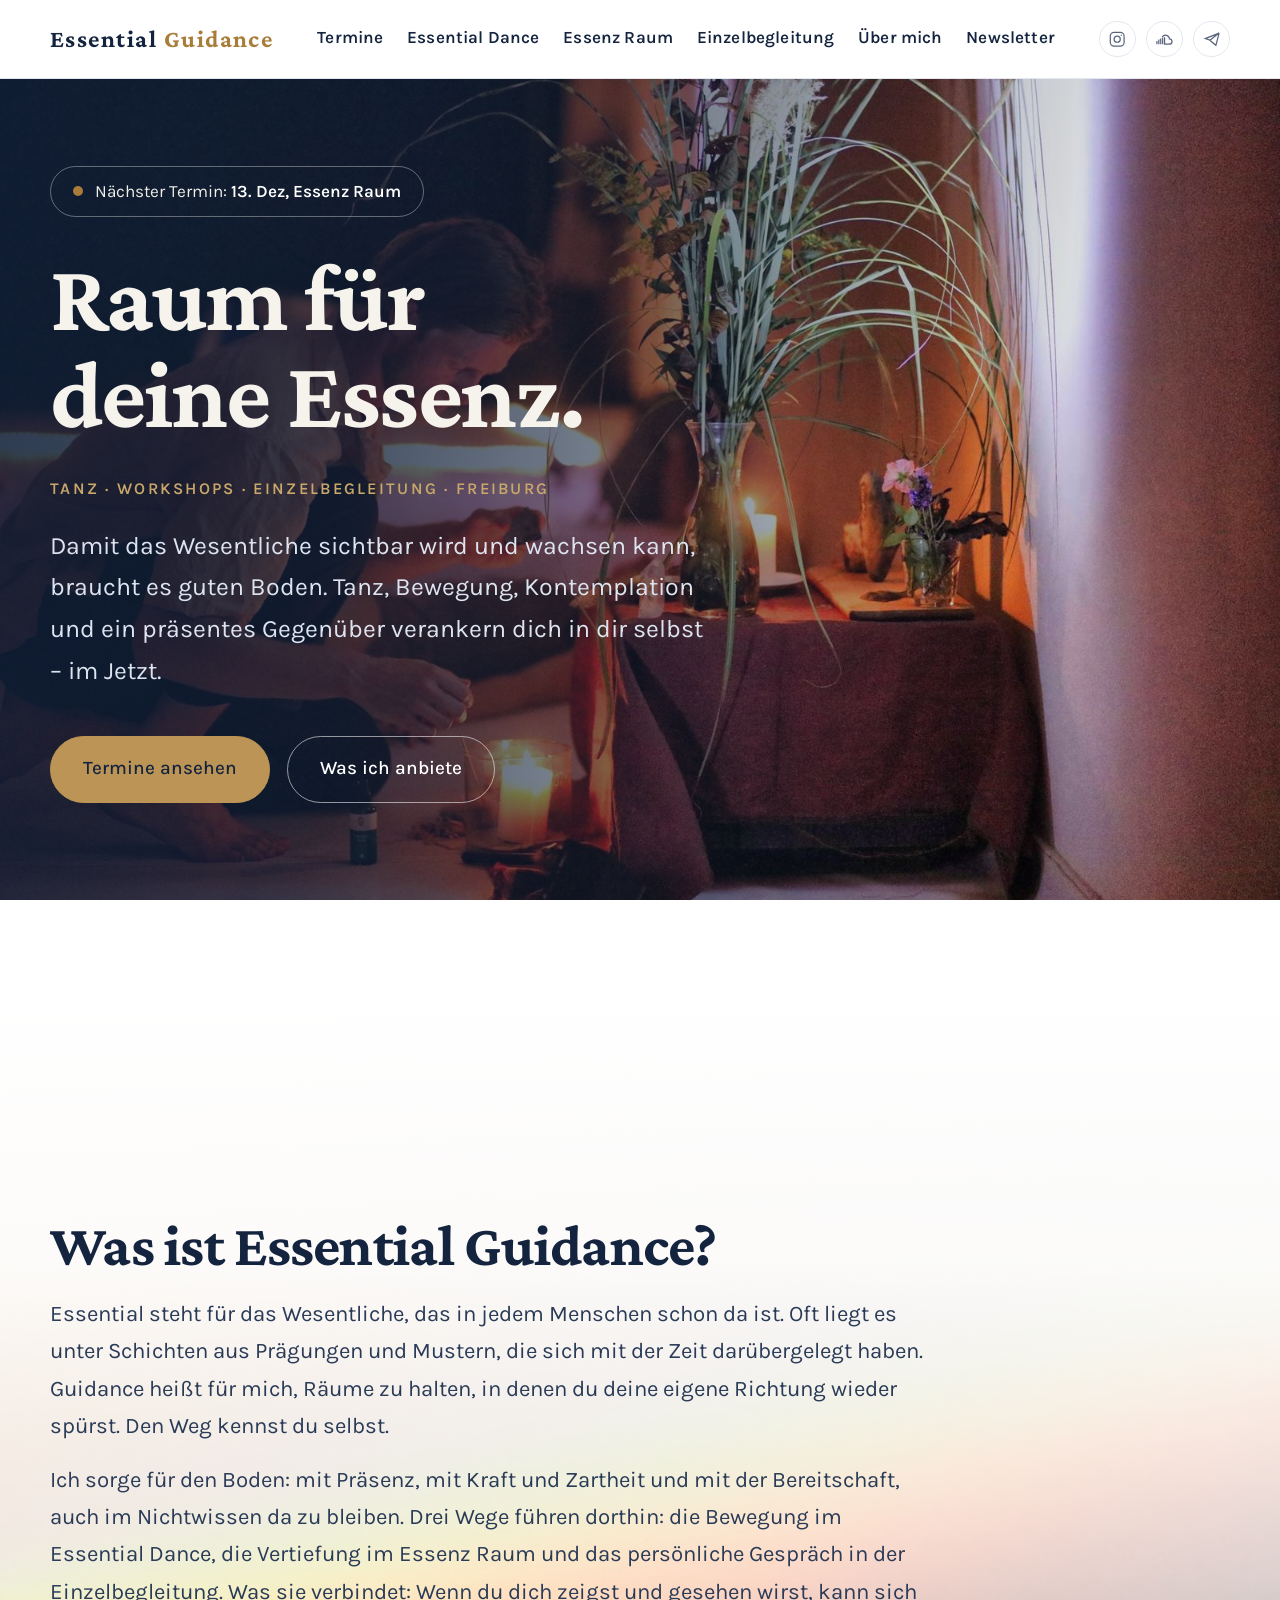
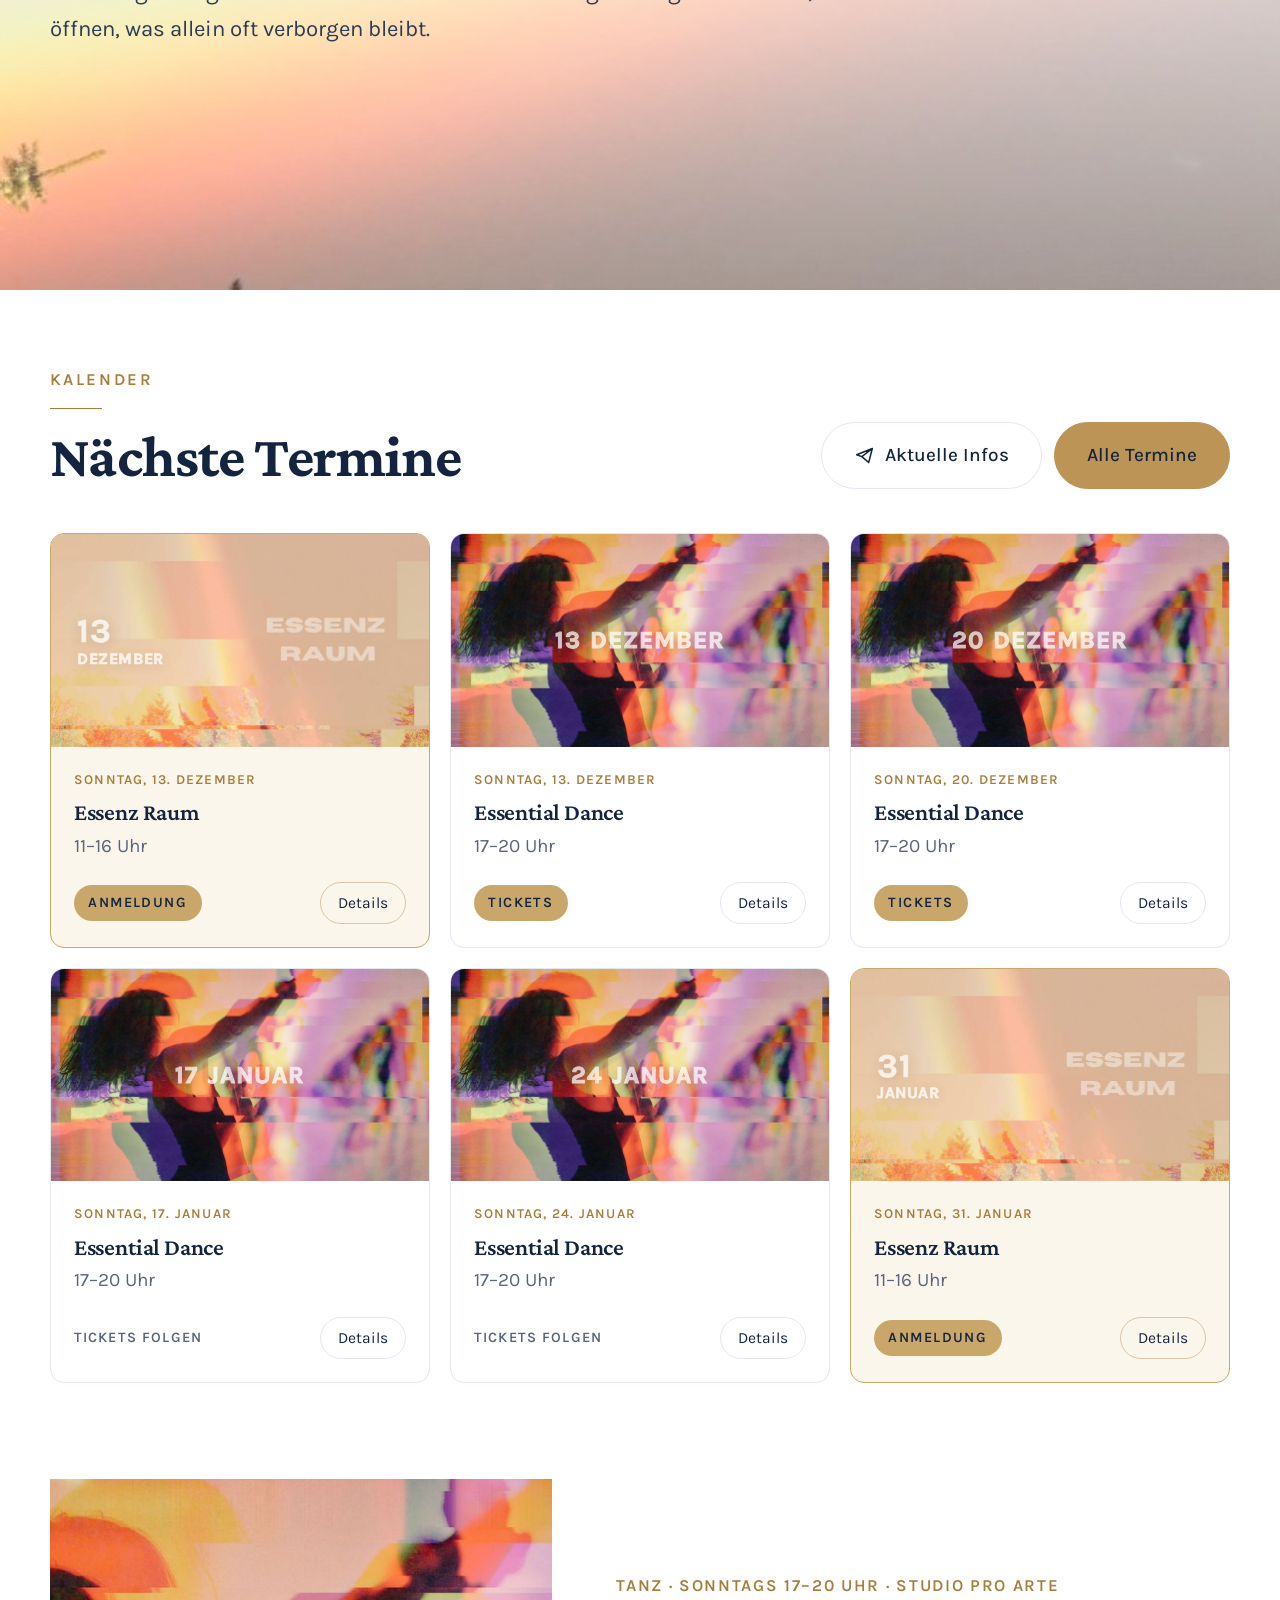
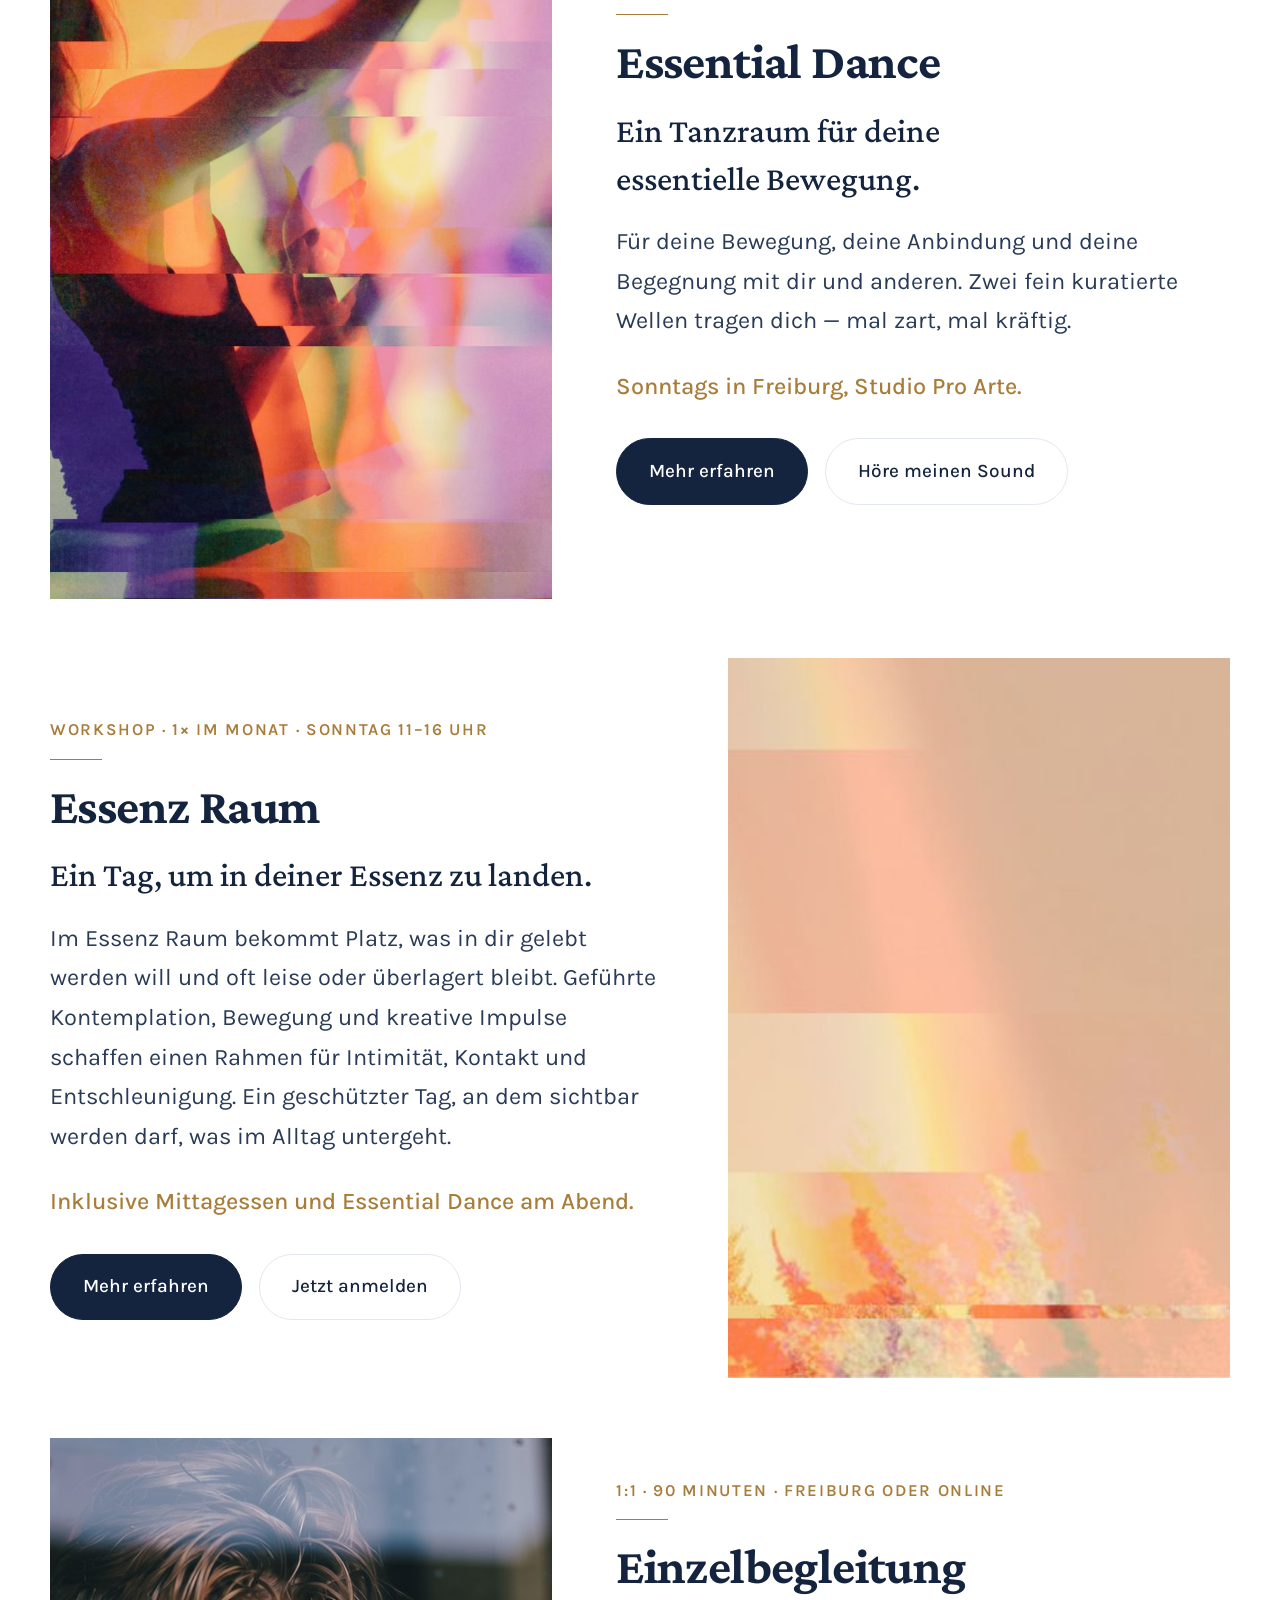
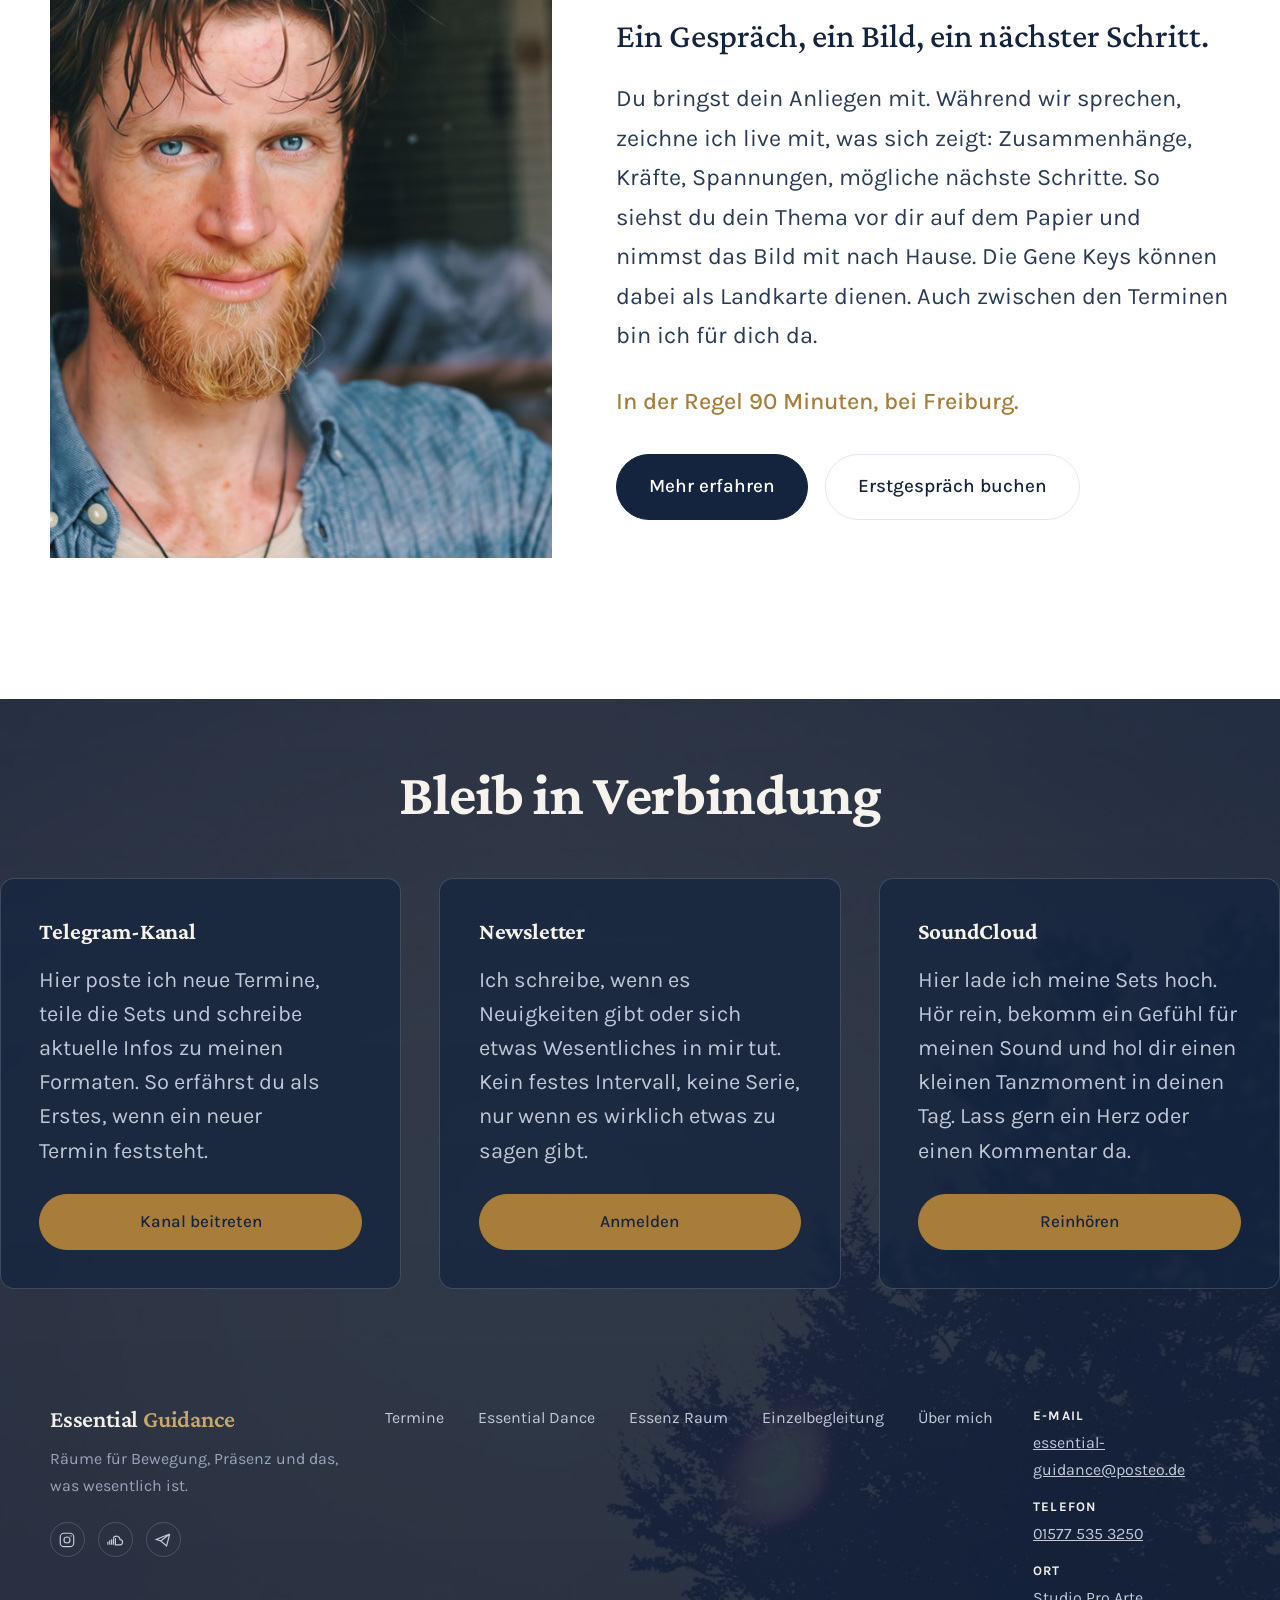
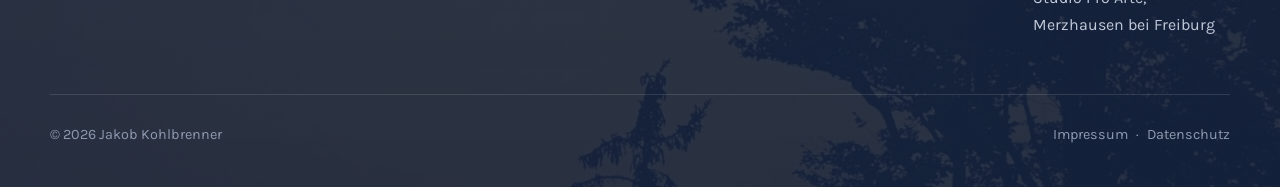
==== commit 035f2a5c: "Startseite: Regenbogen unter „Was ist Essential Guidance?“ mit weißem Verlauf, mehr Abstand zu den T" ====
--- a/index.html
+++ b/index.html
@@ -21,7 +21,7 @@
 <link href="https://fonts.bunny.net/css?family=Crimson+Pro:400,500,600,700&display=swap" rel="stylesheet">
 <link href="https://fonts.bunny.net/css?family=Karla:300,400,500,600&display=swap" rel="stylesheet">
 <link href="https://fonts.bunny.net/css?family=Syncopate:700&display=swap" rel="stylesheet">
-<link rel="stylesheet" href="styles.css?v=20261009e">
+<link rel="stylesheet" href="styles.css?v=20261009h">
 <script type="application/ld+json">{"@context": "https://schema.org", "@graph": [{"@type": "WebSite", "@id": "https://essential-guidance.space/#site", "name": "Essential Guidance", "url": "https://essential-guidance.space/", "inLanguage": "de-DE", "publisher": {"@id": "https://essential-guidance.space/#eg"}}, {"@type": "ProfessionalService", "@id": "https://essential-guidance.space/#eg", "name": "Essential Guidance", "alternateName": "Essential Guidance Freiburg", "url": "https://essential-guidance.space/", "founder": {"@id": "https://essential-guidance.space/#jakob"}, "description": "Dachmarke von Jakob Kohlbrenner in Freiburg im Breisgau mit drei Bereichen: Essential Dance (eigenes Format für freies Tanzen, sonntags), Essenz Raum (Tagesformat in kleiner Gruppe) und Einzelbegleitung.", "email": "essential-guidance@posteo.de", "telephone": "+4915775353250", "image": "https://essential-guidance.space/images/img-7b661ae95a6b.jpg", "areaServed": [{"@type": "City", "name": "Freiburg im Breisgau"}, "Online"], "address": {"@type": "PostalAddress", "addressLocality": "Freiburg im Breisgau", "addressRegion": "Baden-Württemberg", "addressCountry": "DE"}, "location": {"@type": "Place", "name": "Studio Pro Arte", "address": {"@type": "PostalAddress", "streetAddress": "Am Rohrgraben 4a", "postalCode": "79249", "addressLocality": "Merzhausen bei Freiburg", "addressRegion": "Baden-Württemberg", "addressCountry": "DE"}}, "makesOffer": [{"@type": "Offer", "itemOffered": {"@type": "Service", "name": "Essential Dance", "url": "https://essential-guidance.space/essential-dance.html", "serviceType": "Freies Tanzen / Tanzabend", "description": "Freies Tanzen ohne Schritte mit DJ-Musikreise, sonntags 17–20 Uhr im Studio Pro Arte. Eigenständiges Format, verwandt mit Ecstatic Dance."}}, {"@type": "Offer", "itemOffered": {"@type": "Service", "name": "Essenz Raum", "url": "https://essential-guidance.space/essenzraum.html", "serviceType": "Tagesworkshop in kleiner Gruppe", "description": "Ein Sonntag 11–16 Uhr mit Bewegung, Kontemplation, Teilen und Malen."}}, {"@type": "Offer", "itemOffered": {"@type": "Service", "name": "Einzelbegleitung", "url": "https://essential-guidance.space/einzelbegleitung.html", "serviceType": "Persönliche Begleitung", "description": "Einzelbegleitung in Freiburg oder online mit Graphic Recording und Gene Keys."}}], "sameAs": ["https://www.instagram.com/jakobkohlbrenner/", "https://soundcloud.com/koojaa", "https://t.me/+DA8TQvjCFaY4OTMy"]}, {"@type": "Person", "@id": "https://essential-guidance.space/#jakob", "name": "Jakob Kohlbrenner", "jobTitle": "Facilitator, DJ, Graphic Recorder und Gene Keys Guide", "url": "https://essential-guidance.space/ueber.html", "image": "https://essential-guidance.space/images/ueber-portrait-2.jpg", "email": "essential-guidance@posteo.de", "telephone": "+4915775353250", "address": {"@type": "PostalAddress", "addressLocality": "Freiburg im Breisgau", "addressRegion": "Baden-Württemberg", "addressCountry": "DE"}, "worksFor": {"@id": "https://essential-guidance.space/#eg"}, "knowsAbout": ["Essential Dance", "Freies Tanzen", "Ecstatic Dance", "Kontaktimprovisation", "Movement Medicine", "DJ", "Graphic Recording", "Gene Keys", "Facilitation", "Art of Hosting", "Theory U", "Systemische Aufstellungsarbeit"], "sameAs": ["https://www.instagram.com/jakobkohlbrenner/", "https://soundcloud.com/koojaa", "https://www.jakob-kohlbrenner.de/", "https://www.linkedin.com/in/jakob-kohlbrenner-58133414a/"]}]}</script>
 </head>
 <body>
--- a/styles.css
+++ b/styles.css
@@ -1806,3 +1806,34 @@
 }
 /* Einzelbegleitung „Mit was ich arbeite“: Bilder weniger länglich (16:9) */
 @media (min-width:900px){ .eb-arbeit .trio-img{height:auto; aspect-ratio:16/9} }
+/* Über mich, „Was meine Räume ausmacht“: Kästen enden auf Höhe des Bilds */
+@media (min-width:900px){
+  #raeume .karte{padding:1.3rem 1.4rem}
+  #raeume .karte h3{font-size:1.25rem; margin-bottom:.45rem}
+  #raeume .karte p{font-size:.96rem; line-height:1.55}
+}
+/* Termine-Seite (Desktop): kompaktere Karten, damit mehr Termine auf einen Blick passen */
+@media (min-width:900px){
+  #dates-all .dates-jahr, #dates-all{gap:1rem}
+  #dates-all .dates-jahr .dates, #dates-all.dates{grid-template-columns:repeat(4,1fr)}
+  #dates-all .dcard-img{aspect-ratio:16/8}
+  #dates-all .dcard-big{font-size:clamp(.8rem,1.1vw,1.05rem)}
+  #dates-all .dcard-body{padding:.8rem 1rem .9rem}
+  #dates-all .dcard-date{font-size:.62rem; margin-bottom:.2rem}
+  #dates-all .dcard h3{font-size:1.05rem; margin-bottom:.1rem}
+  #dates-all .dcard p{font-size:.85rem}
+  #dates-all .dcard-foot{padding-top:.55rem; margin-top:.3rem}
+  #dates-all .dcard-flag{font-size:.62rem; padding:.24rem .6rem}
+  #dates-all .dcard-link{font-size:.72rem; padding:.24rem .75rem}
+}
+/* Startseite „Was ist Essential Guidance?“: Regenbogen unten, weißer Schleier von oben (ganz weiß) nach unten (durchscheinend) */
+section.was-ist{
+  background:linear-gradient(to bottom, #fff 0%, rgba(255,255,255,.95) 30%, rgba(255,255,255,.6) 65%, rgba(255,255,255,.12) 100%),
+    url(images/was-regenbogen.jpg) center bottom / cover no-repeat;
+  background-color:#fff;
+  padding-bottom:clamp(4rem,10vw,7rem);
+}
+section.was-ist + #termine{padding-top:clamp(3rem,6vw,5rem)}
+@media (min-width:900px){
+  section.was-ist{min-height:100vh; display:flex; flex-direction:column; justify-content:center; box-sizing:border-box; padding-top:3rem; padding-bottom:3rem}
+}
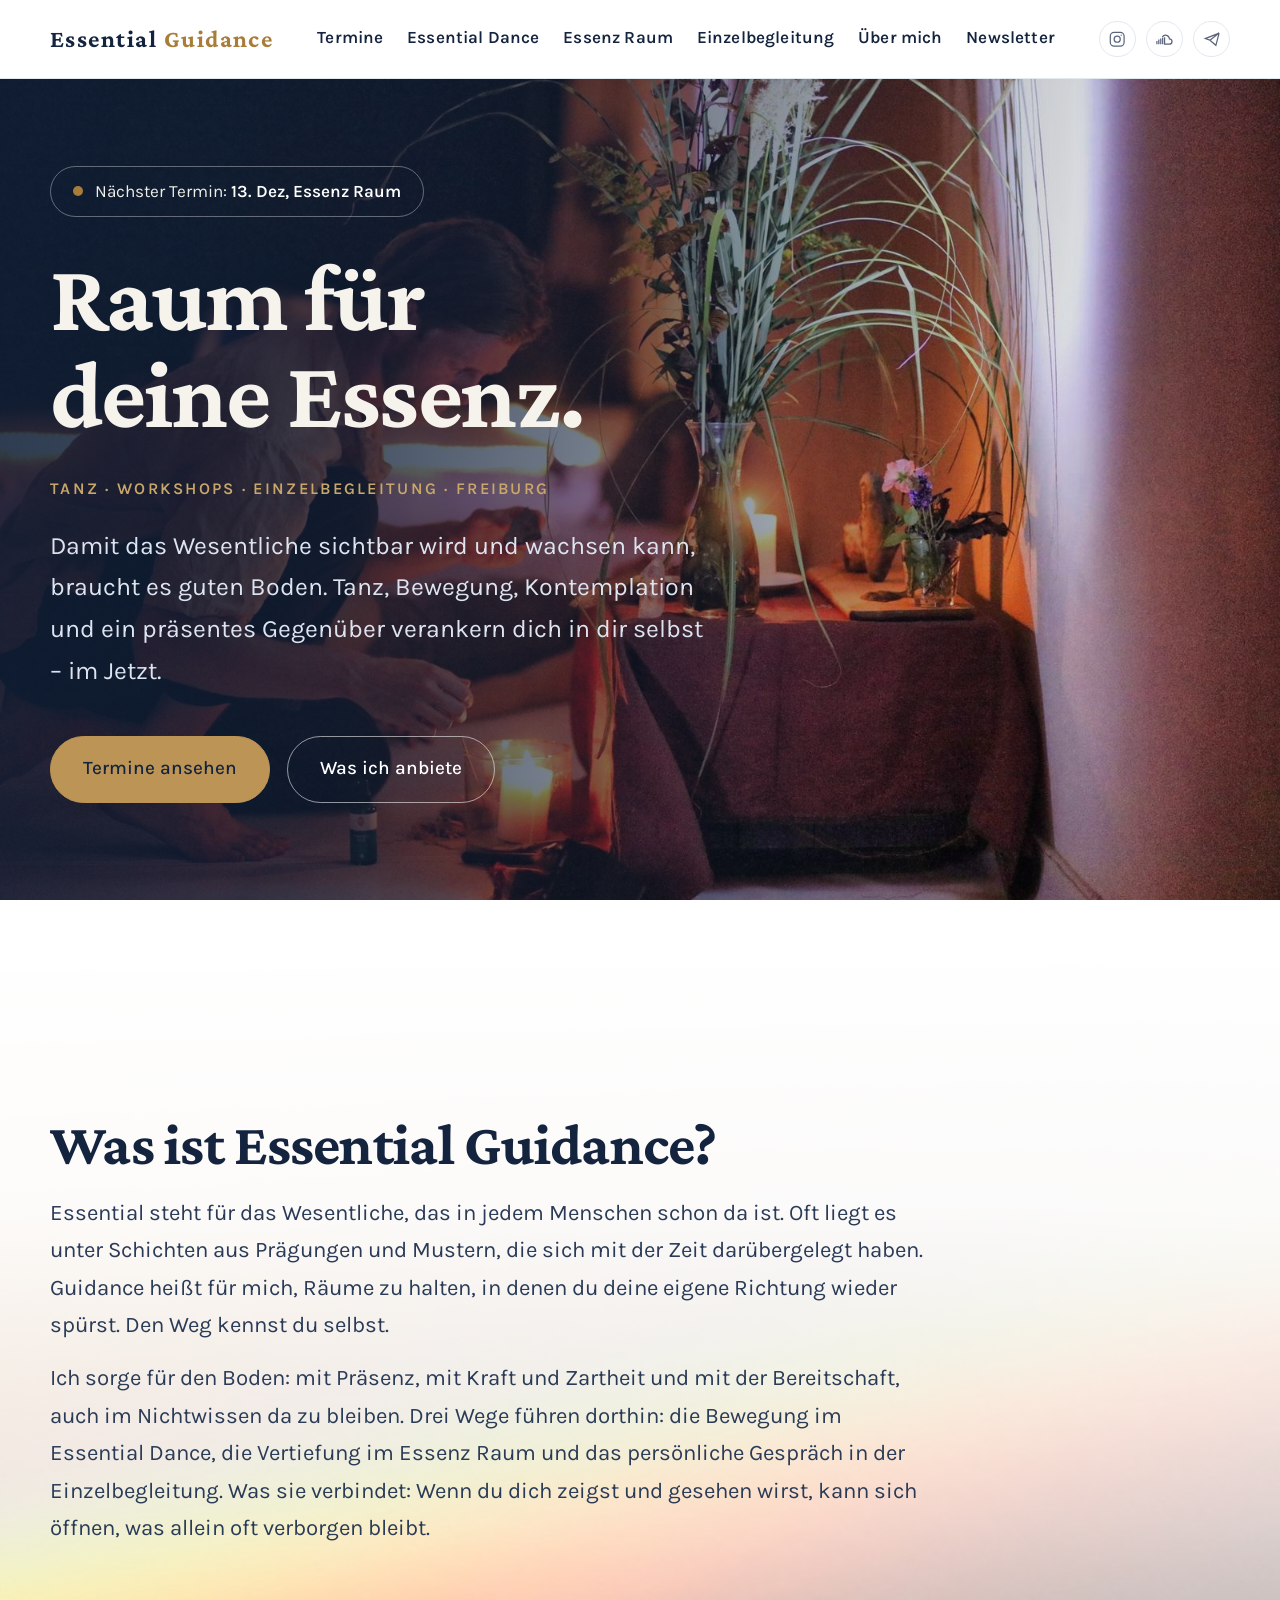
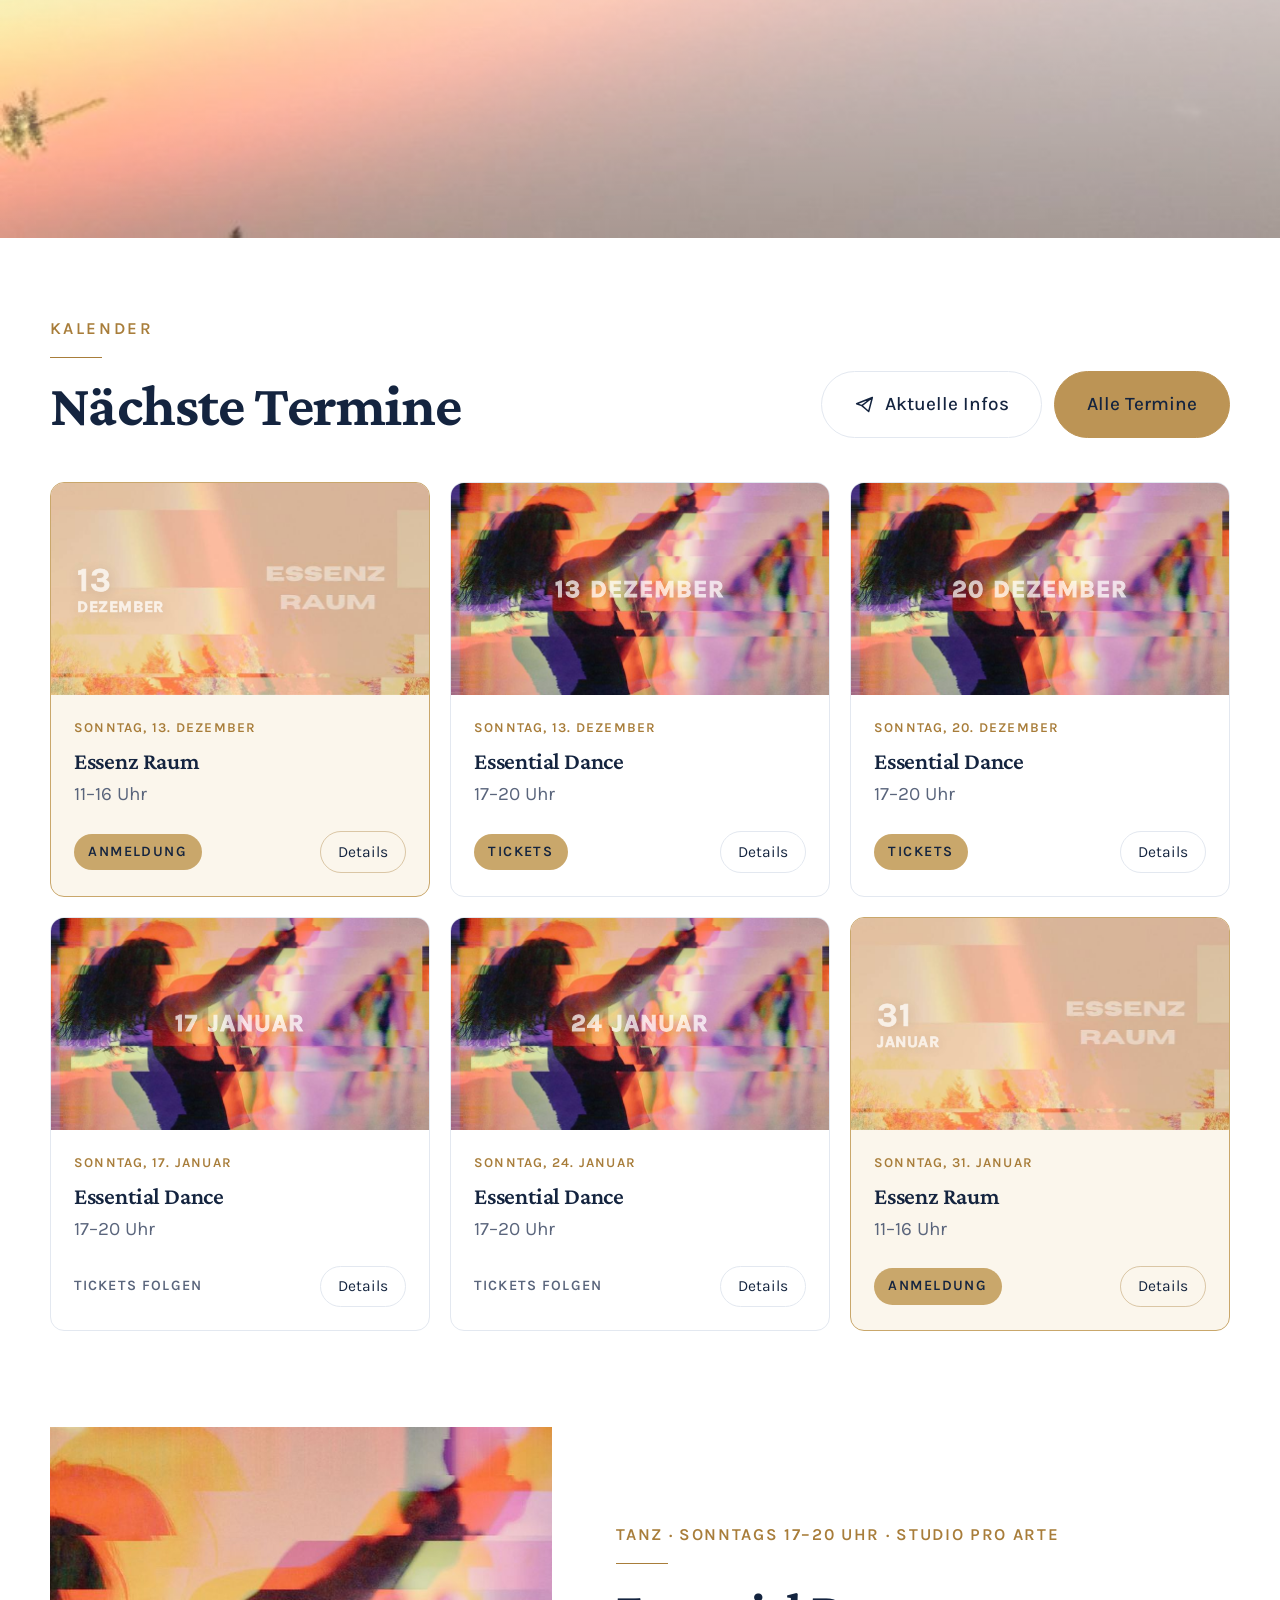
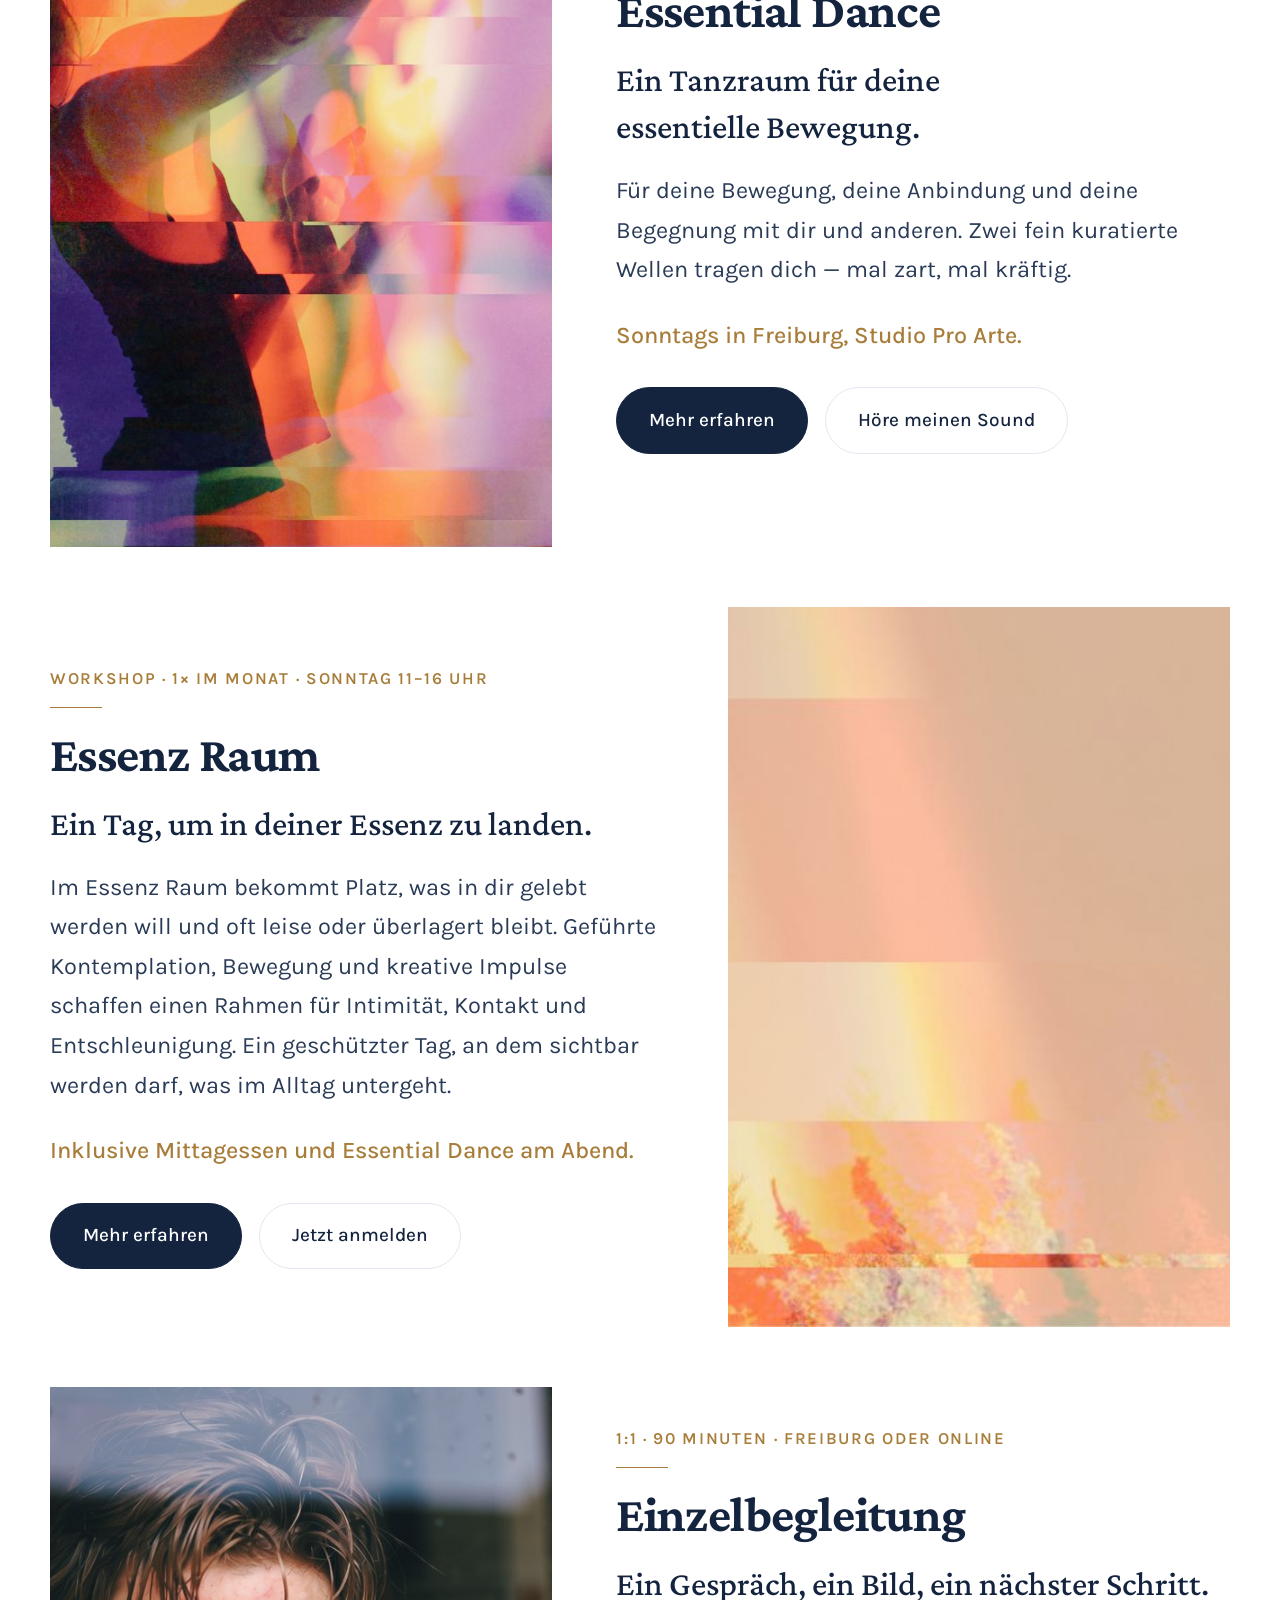
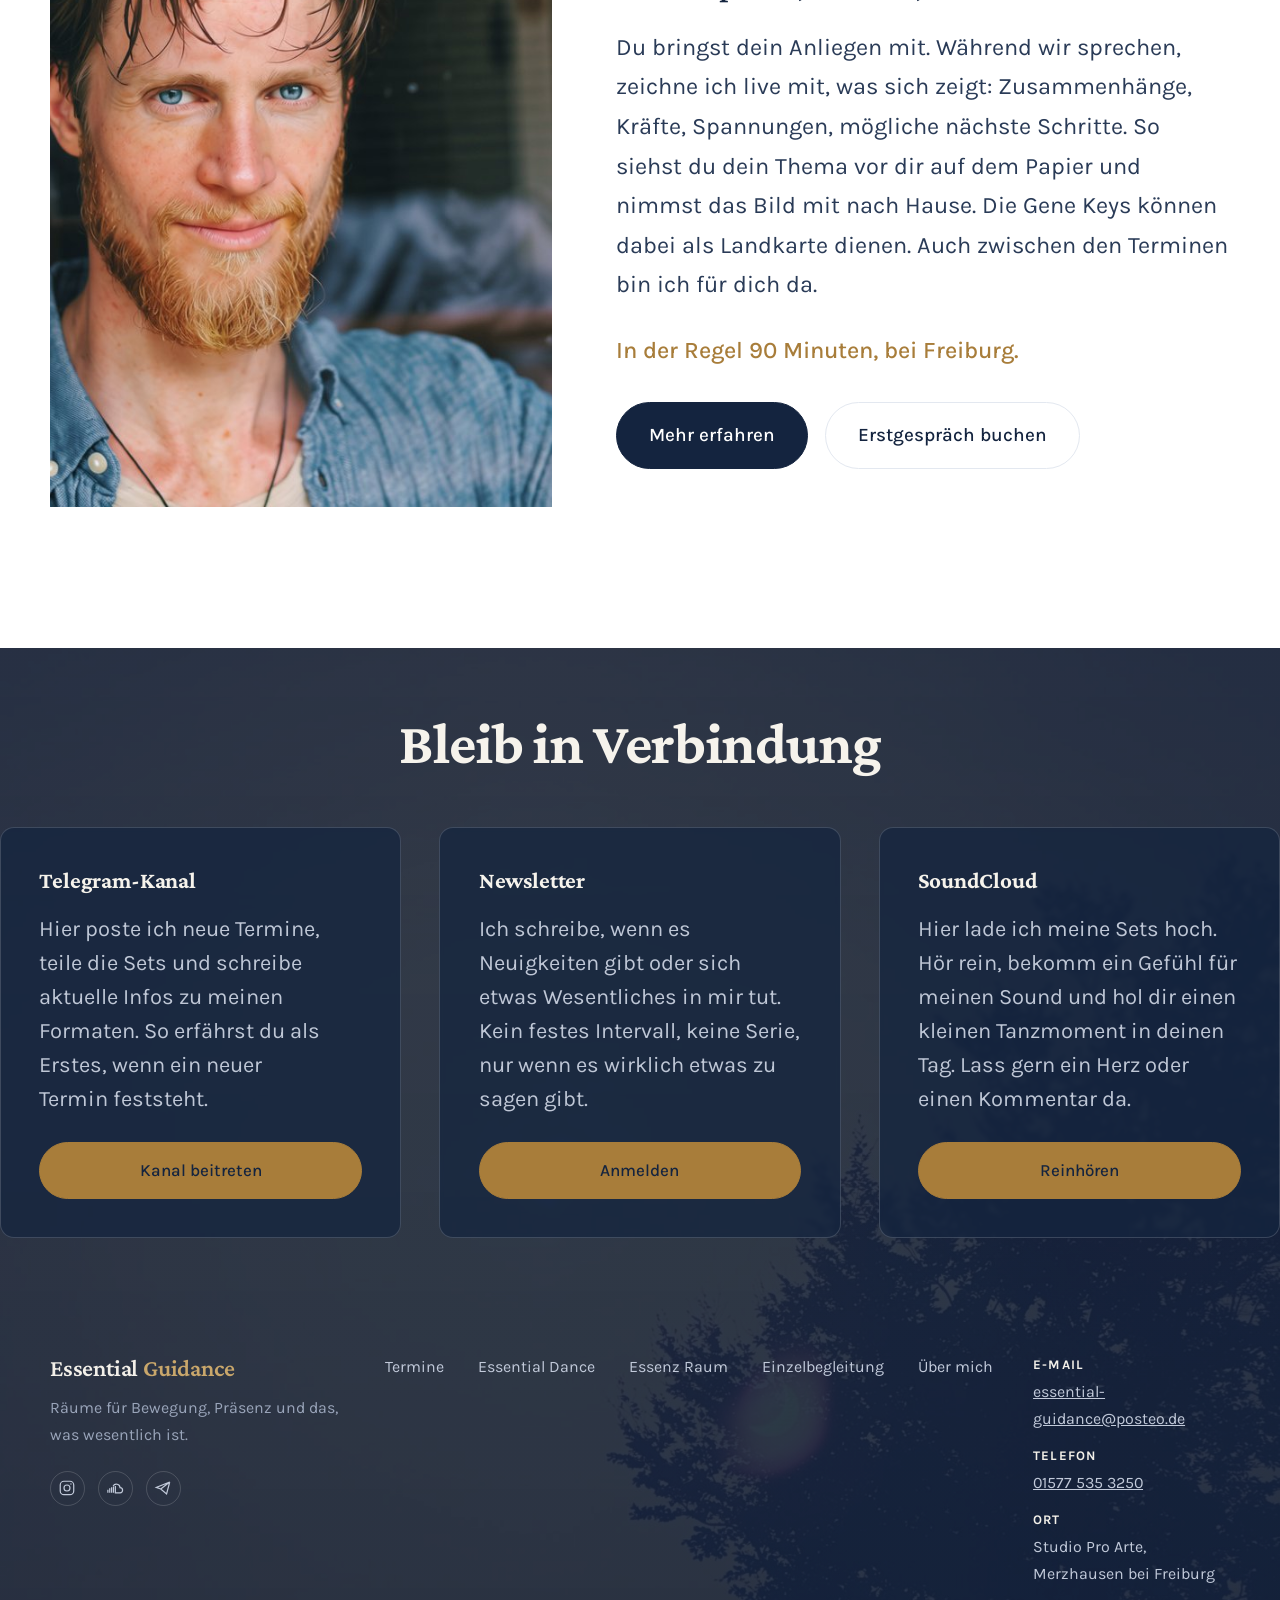
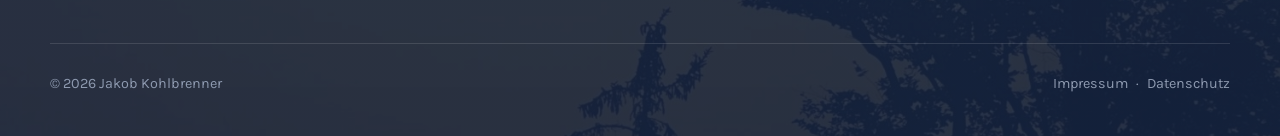
==== commit 4a9859cb: "Startseite: Handy-Hero ruhiger (Text tiefer, Fließtext kleiner), Desktop weniger Weiß vor „Was ist“ " ====
--- a/index.html
+++ b/index.html
@@ -21,7 +21,7 @@
 <link href="https://fonts.bunny.net/css?family=Crimson+Pro:400,500,600,700&display=swap" rel="stylesheet">
 <link href="https://fonts.bunny.net/css?family=Karla:300,400,500,600&display=swap" rel="stylesheet">
 <link href="https://fonts.bunny.net/css?family=Syncopate:700&display=swap" rel="stylesheet">
-<link rel="stylesheet" href="styles.css?v=20261009h">
+<link rel="stylesheet" href="styles.css?v=20261009i">
 <script type="application/ld+json">{"@context": "https://schema.org", "@graph": [{"@type": "WebSite", "@id": "https://essential-guidance.space/#site", "name": "Essential Guidance", "url": "https://essential-guidance.space/", "inLanguage": "de-DE", "publisher": {"@id": "https://essential-guidance.space/#eg"}}, {"@type": "ProfessionalService", "@id": "https://essential-guidance.space/#eg", "name": "Essential Guidance", "alternateName": "Essential Guidance Freiburg", "url": "https://essential-guidance.space/", "founder": {"@id": "https://essential-guidance.space/#jakob"}, "description": "Dachmarke von Jakob Kohlbrenner in Freiburg im Breisgau mit drei Bereichen: Essential Dance (eigenes Format für freies Tanzen, sonntags), Essenz Raum (Tagesformat in kleiner Gruppe) und Einzelbegleitung.", "email": "essential-guidance@posteo.de", "telephone": "+4915775353250", "image": "https://essential-guidance.space/images/img-7b661ae95a6b.jpg", "areaServed": [{"@type": "City", "name": "Freiburg im Breisgau"}, "Online"], "address": {"@type": "PostalAddress", "addressLocality": "Freiburg im Breisgau", "addressRegion": "Baden-Württemberg", "addressCountry": "DE"}, "location": {"@type": "Place", "name": "Studio Pro Arte", "address": {"@type": "PostalAddress", "streetAddress": "Am Rohrgraben 4a", "postalCode": "79249", "addressLocality": "Merzhausen bei Freiburg", "addressRegion": "Baden-Württemberg", "addressCountry": "DE"}}, "makesOffer": [{"@type": "Offer", "itemOffered": {"@type": "Service", "name": "Essential Dance", "url": "https://essential-guidance.space/essential-dance.html", "serviceType": "Freies Tanzen / Tanzabend", "description": "Freies Tanzen ohne Schritte mit DJ-Musikreise, sonntags 17–20 Uhr im Studio Pro Arte. Eigenständiges Format, verwandt mit Ecstatic Dance."}}, {"@type": "Offer", "itemOffered": {"@type": "Service", "name": "Essenz Raum", "url": "https://essential-guidance.space/essenzraum.html", "serviceType": "Tagesworkshop in kleiner Gruppe", "description": "Ein Sonntag 11–16 Uhr mit Bewegung, Kontemplation, Teilen und Malen."}}, {"@type": "Offer", "itemOffered": {"@type": "Service", "name": "Einzelbegleitung", "url": "https://essential-guidance.space/einzelbegleitung.html", "serviceType": "Persönliche Begleitung", "description": "Einzelbegleitung in Freiburg oder online mit Graphic Recording und Gene Keys."}}], "sameAs": ["https://www.instagram.com/jakobkohlbrenner/", "https://soundcloud.com/koojaa", "https://t.me/+DA8TQvjCFaY4OTMy"]}, {"@type": "Person", "@id": "https://essential-guidance.space/#jakob", "name": "Jakob Kohlbrenner", "jobTitle": "Facilitator, DJ, Graphic Recorder und Gene Keys Guide", "url": "https://essential-guidance.space/ueber.html", "image": "https://essential-guidance.space/images/ueber-portrait-2.jpg", "email": "essential-guidance@posteo.de", "telephone": "+4915775353250", "address": {"@type": "PostalAddress", "addressLocality": "Freiburg im Breisgau", "addressRegion": "Baden-Württemberg", "addressCountry": "DE"}, "worksFor": {"@id": "https://essential-guidance.space/#eg"}, "knowsAbout": ["Essential Dance", "Freies Tanzen", "Ecstatic Dance", "Kontaktimprovisation", "Movement Medicine", "DJ", "Graphic Recording", "Gene Keys", "Facilitation", "Art of Hosting", "Theory U", "Systemische Aufstellungsarbeit"], "sameAs": ["https://www.instagram.com/jakobkohlbrenner/", "https://soundcloud.com/koojaa", "https://www.jakob-kohlbrenner.de/", "https://www.linkedin.com/in/jakob-kohlbrenner-58133414a/"]}]}</script>
 </head>
 <body>
--- a/styles.css
+++ b/styles.css
@@ -1837,3 +1837,10 @@
 @media (min-width:900px){
   section.was-ist{min-height:100vh; display:flex; flex-direction:column; justify-content:center; box-sizing:border-box; padding-top:3rem; padding-bottom:3rem}
 }
+/* Startseite Desktop: etwas weniger Weiß zwischen Startbild und „Was ist Essential Guidance?“ */
+@media (min-width:900px){ .hero-spacer{height:clamp(1.5rem,3vw,3rem)} section.was-ist{padding-top:1rem; padding-bottom:6rem} }
+/* Startseite Handy: Text und Buttons tiefer, Fließtext etwas kleiner, mehr Bild sichtbar */
+@media (max-width:700px){
+  .hero:not(.hero-sub) .hero-content{padding-bottom:6rem}
+  .hero:not(.hero-sub) .hero-content .lead{font-size:.92rem; margin-bottom:1.1rem}
+}
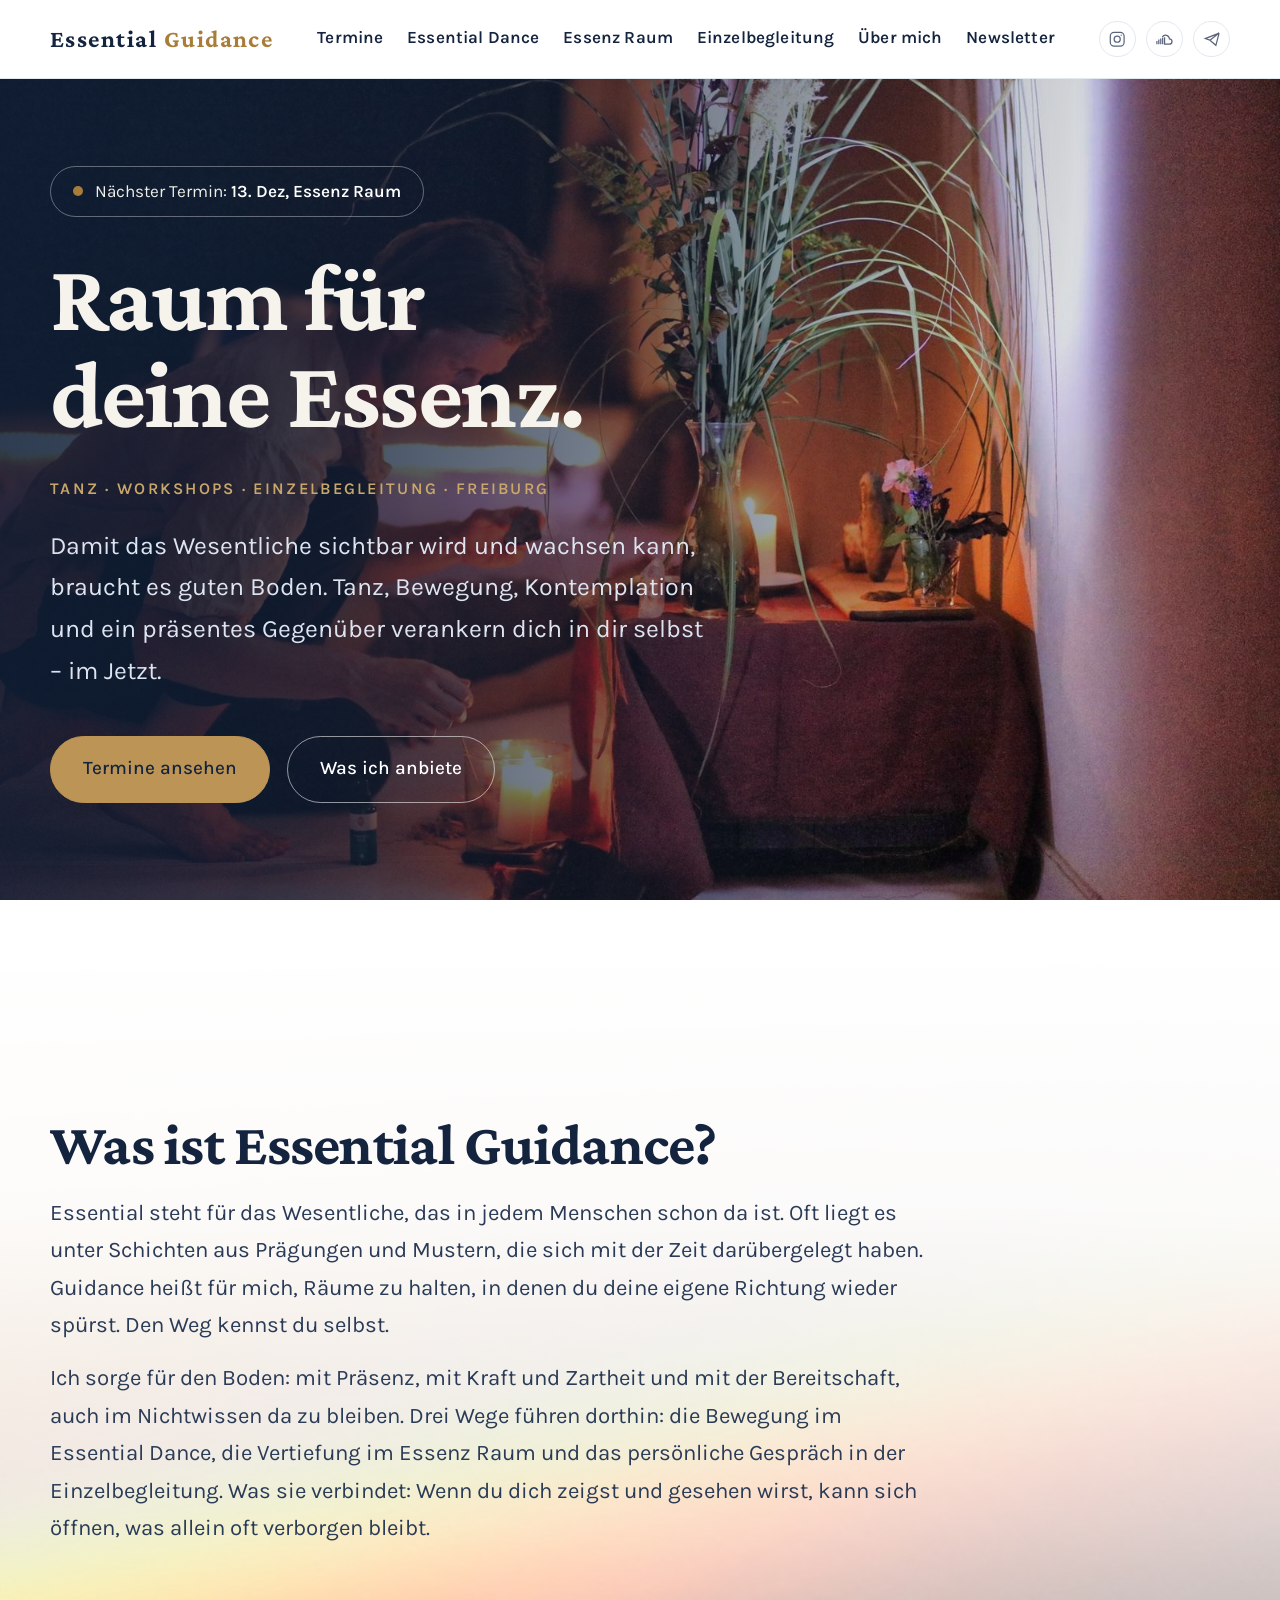
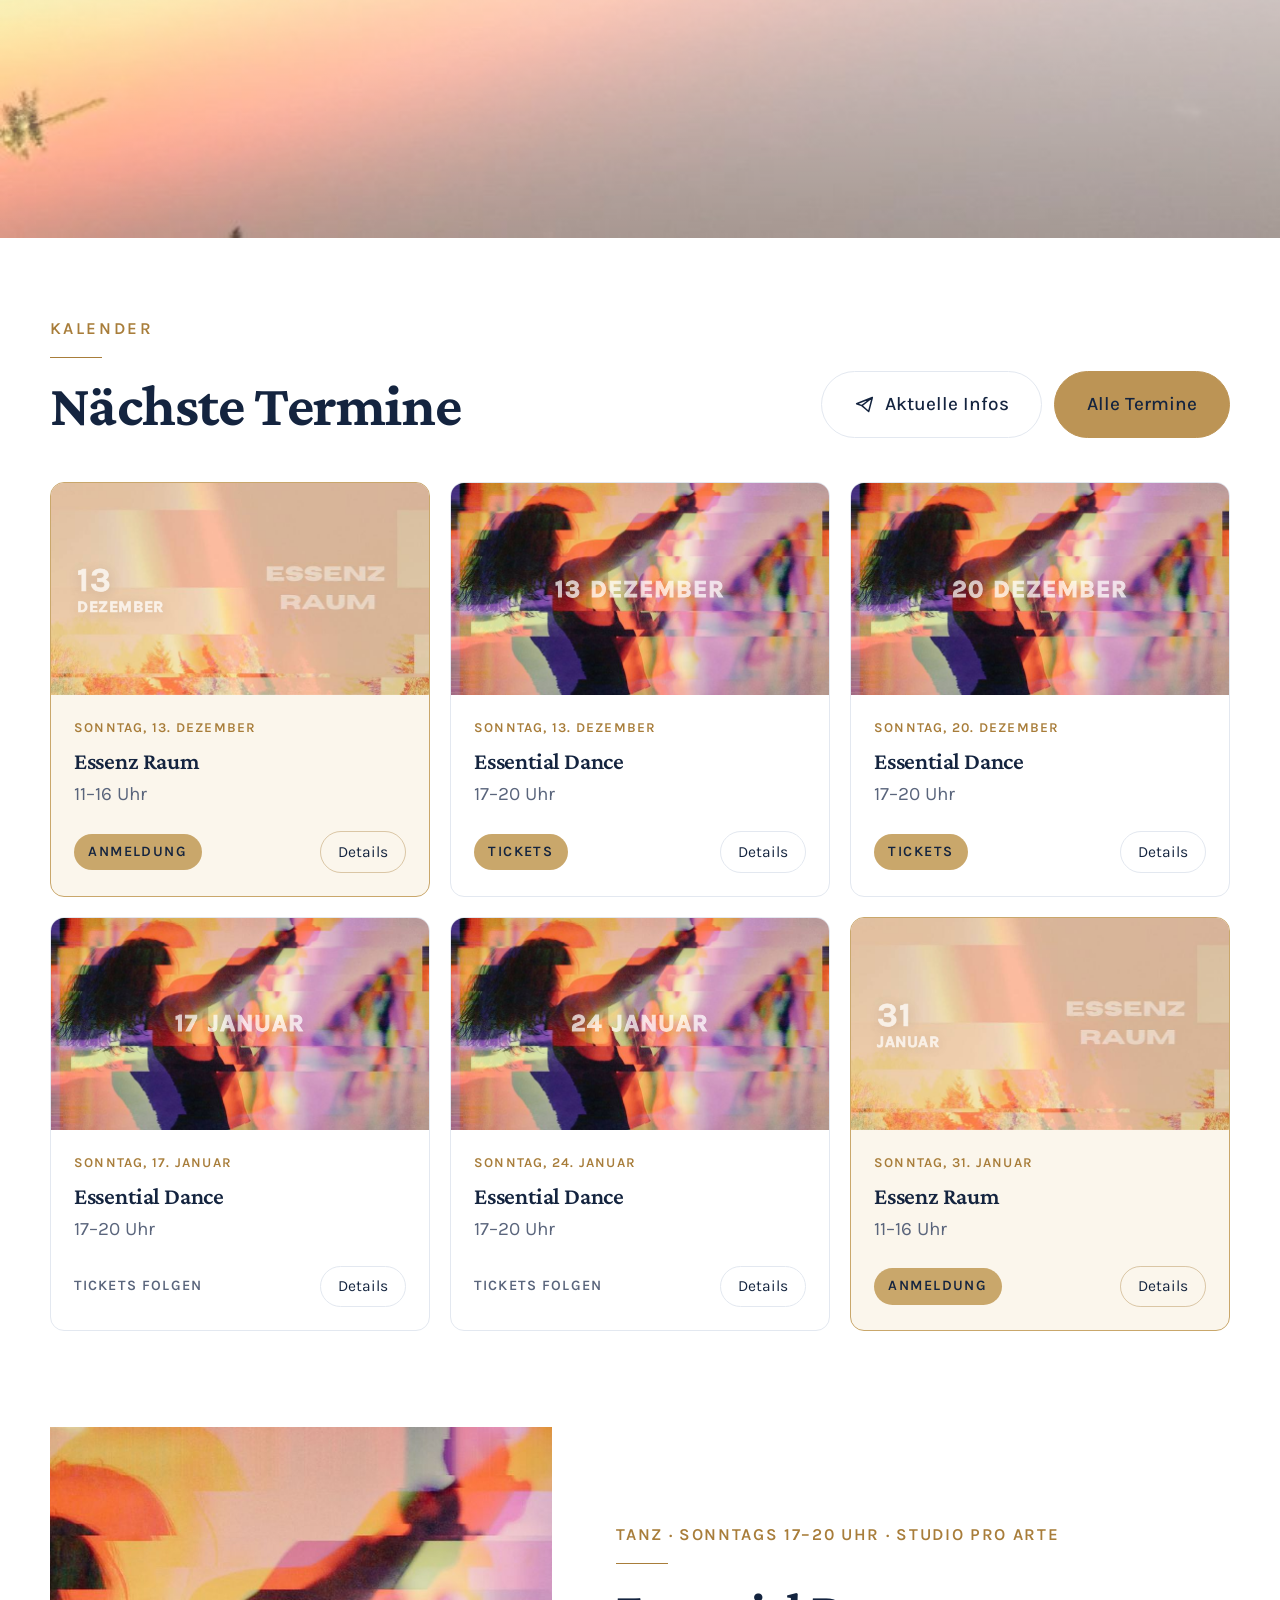
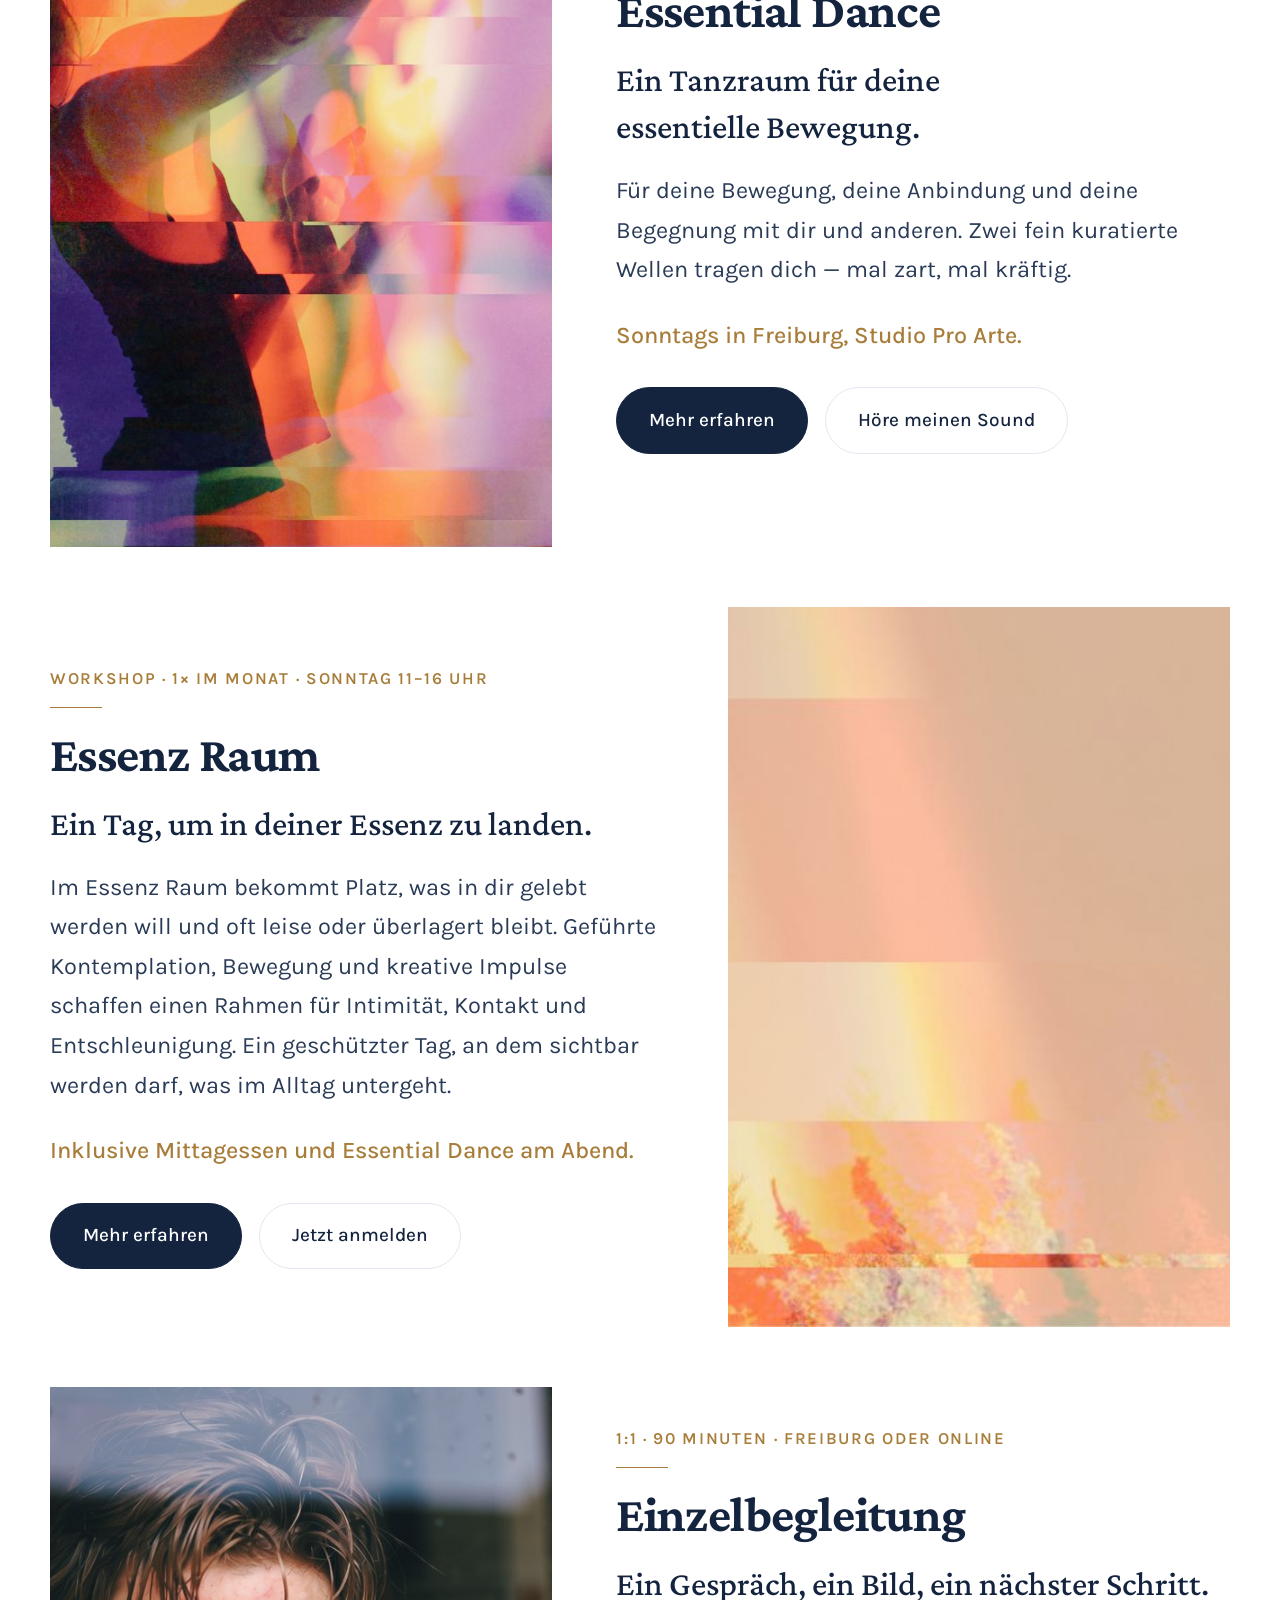
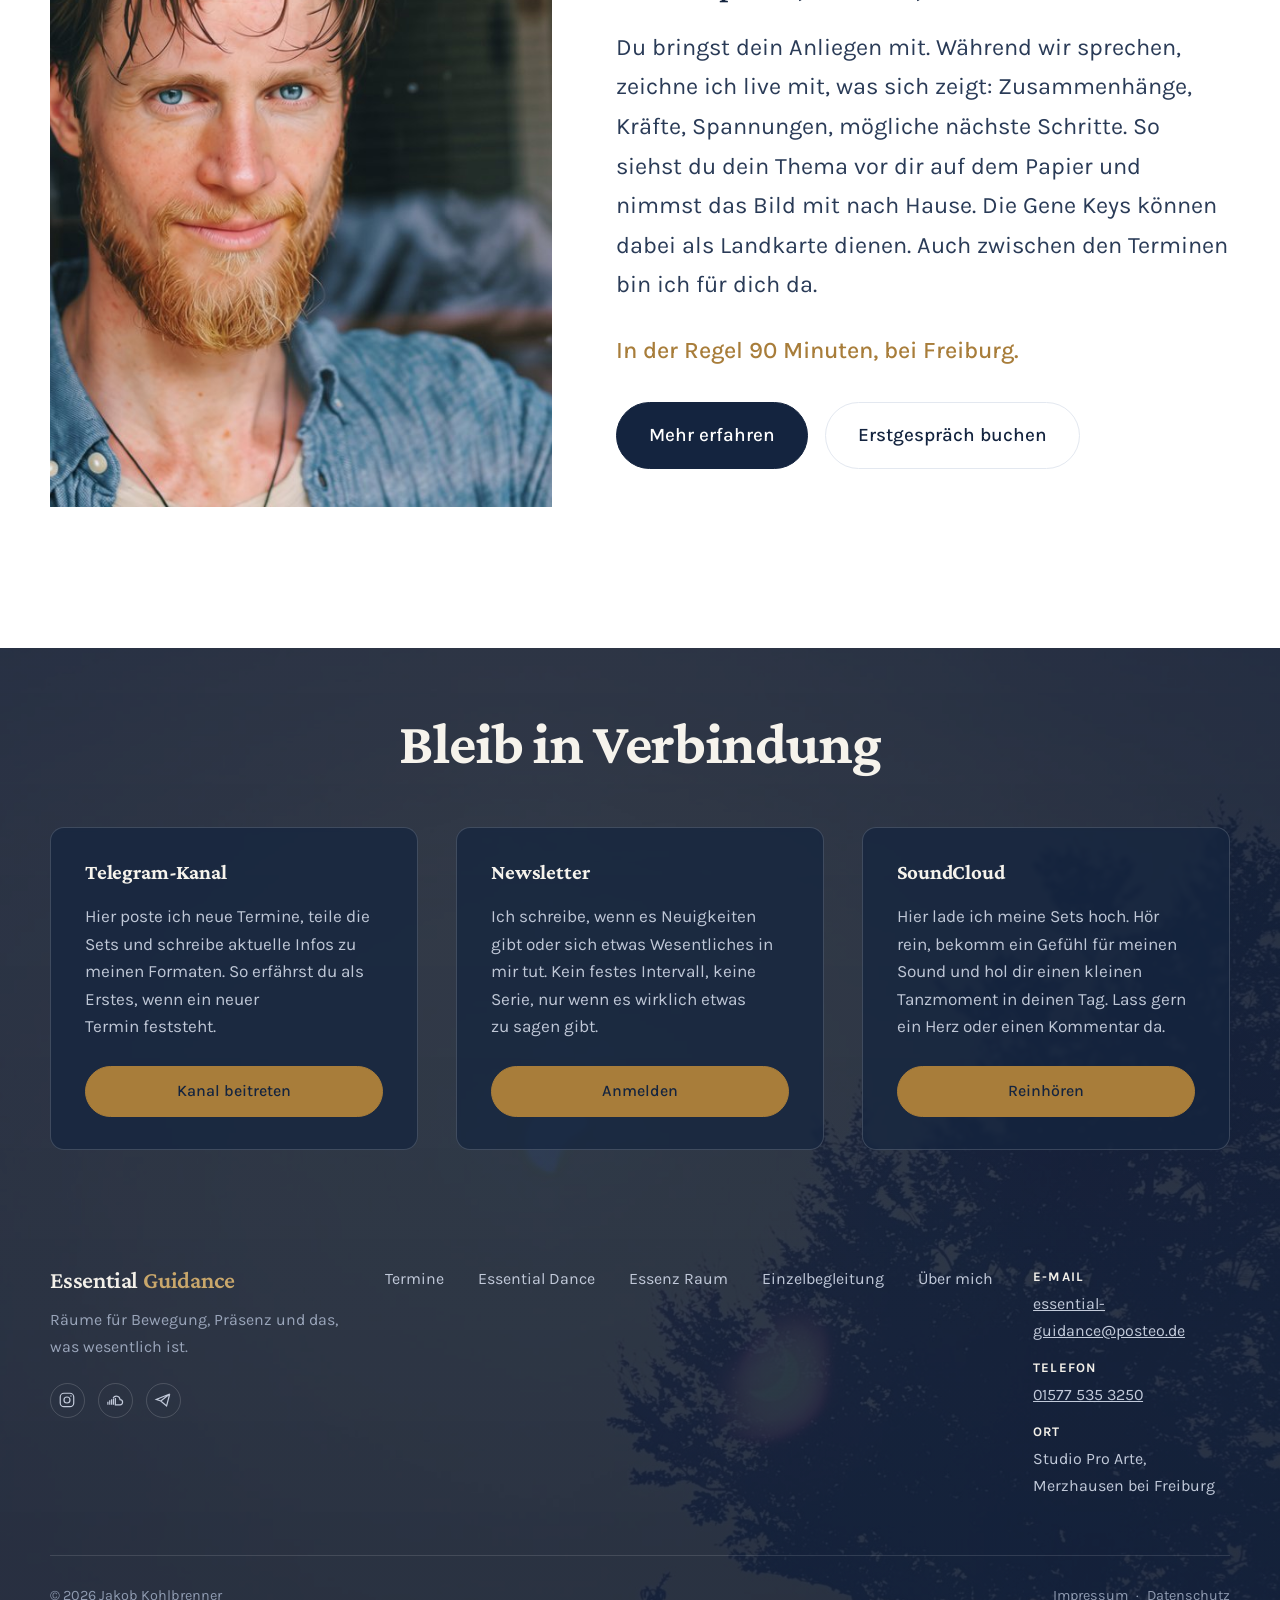
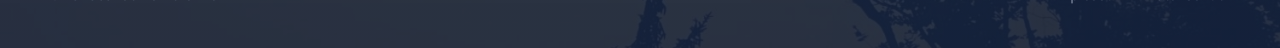
==== commit 232515ca: "Bleib in Verbindung (Desktop): Kartentext kleiner, Seitenränder wie im Fuß Co-Authored-By: Claude Op" ====
--- a/index.html
+++ b/index.html
@@ -21,7 +21,7 @@
 <link href="https://fonts.bunny.net/css?family=Crimson+Pro:400,500,600,700&display=swap" rel="stylesheet">
 <link href="https://fonts.bunny.net/css?family=Karla:300,400,500,600&display=swap" rel="stylesheet">
 <link href="https://fonts.bunny.net/css?family=Syncopate:700&display=swap" rel="stylesheet">
-<link rel="stylesheet" href="styles.css?v=20261009i">
+<link rel="stylesheet" href="styles.css?v=20261009k">
 <script type="application/ld+json">{"@context": "https://schema.org", "@graph": [{"@type": "WebSite", "@id": "https://essential-guidance.space/#site", "name": "Essential Guidance", "url": "https://essential-guidance.space/", "inLanguage": "de-DE", "publisher": {"@id": "https://essential-guidance.space/#eg"}}, {"@type": "ProfessionalService", "@id": "https://essential-guidance.space/#eg", "name": "Essential Guidance", "alternateName": "Essential Guidance Freiburg", "url": "https://essential-guidance.space/", "founder": {"@id": "https://essential-guidance.space/#jakob"}, "description": "Dachmarke von Jakob Kohlbrenner in Freiburg im Breisgau mit drei Bereichen: Essential Dance (eigenes Format für freies Tanzen, sonntags), Essenz Raum (Tagesformat in kleiner Gruppe) und Einzelbegleitung.", "email": "essential-guidance@posteo.de", "telephone": "+4915775353250", "image": "https://essential-guidance.space/images/img-7b661ae95a6b.jpg", "areaServed": [{"@type": "City", "name": "Freiburg im Breisgau"}, "Online"], "address": {"@type": "PostalAddress", "addressLocality": "Freiburg im Breisgau", "addressRegion": "Baden-Württemberg", "addressCountry": "DE"}, "location": {"@type": "Place", "name": "Studio Pro Arte", "address": {"@type": "PostalAddress", "streetAddress": "Am Rohrgraben 4a", "postalCode": "79249", "addressLocality": "Merzhausen bei Freiburg", "addressRegion": "Baden-Württemberg", "addressCountry": "DE"}}, "makesOffer": [{"@type": "Offer", "itemOffered": {"@type": "Service", "name": "Essential Dance", "url": "https://essential-guidance.space/essential-dance.html", "serviceType": "Freies Tanzen / Tanzabend", "description": "Freies Tanzen ohne Schritte mit DJ-Musikreise, sonntags 17–20 Uhr im Studio Pro Arte. Eigenständiges Format, verwandt mit Ecstatic Dance."}}, {"@type": "Offer", "itemOffered": {"@type": "Service", "name": "Essenz Raum", "url": "https://essential-guidance.space/essenzraum.html", "serviceType": "Tagesworkshop in kleiner Gruppe", "description": "Ein Sonntag 11–16 Uhr mit Bewegung, Kontemplation, Teilen und Malen."}}, {"@type": "Offer", "itemOffered": {"@type": "Service", "name": "Einzelbegleitung", "url": "https://essential-guidance.space/einzelbegleitung.html", "serviceType": "Persönliche Begleitung", "description": "Einzelbegleitung in Freiburg oder online mit Graphic Recording und Gene Keys."}}], "sameAs": ["https://www.instagram.com/jakobkohlbrenner/", "https://soundcloud.com/koojaa", "https://t.me/+DA8TQvjCFaY4OTMy"]}, {"@type": "Person", "@id": "https://essential-guidance.space/#jakob", "name": "Jakob Kohlbrenner", "jobTitle": "Facilitator, DJ, Graphic Recorder und Gene Keys Guide", "url": "https://essential-guidance.space/ueber.html", "image": "https://essential-guidance.space/images/ueber-portrait-2.jpg", "email": "essential-guidance@posteo.de", "telephone": "+4915775353250", "address": {"@type": "PostalAddress", "addressLocality": "Freiburg im Breisgau", "addressRegion": "Baden-Württemberg", "addressCountry": "DE"}, "worksFor": {"@id": "https://essential-guidance.space/#eg"}, "knowsAbout": ["Essential Dance", "Freies Tanzen", "Ecstatic Dance", "Kontaktimprovisation", "Movement Medicine", "DJ", "Graphic Recording", "Gene Keys", "Facilitation", "Art of Hosting", "Theory U", "Systemische Aufstellungsarbeit"], "sameAs": ["https://www.instagram.com/jakobkohlbrenner/", "https://soundcloud.com/koojaa", "https://www.jakob-kohlbrenner.de/", "https://www.linkedin.com/in/jakob-kohlbrenner-58133414a/"]}]}</script>
 </head>
 <body>
--- a/styles.css
+++ b/styles.css
@@ -1844,3 +1844,18 @@
   .hero:not(.hero-sub) .hero-content{padding-bottom:6rem}
   .hero:not(.hero-sub) .hero-content .lead{font-size:.92rem; margin-bottom:1.1rem}
 }
+/* Startseite Handy: Überschrift, goldene Zeile, Text und Buttons als ein kompakter Block unten im Bild */
+@media (max-width:700px){
+  .hero:not(.hero-sub) h1{margin-bottom:0}
+  .hero:not(.hero-sub) .hero-orient{margin-top:1rem; margin-bottom:0}
+  .hero:not(.hero-sub) .hero-content .lead{margin-top:.75rem; margin-bottom:1.35rem}
+  .hero:not(.hero-sub) .actions{margin-top:0}
+}
+/* Desktop „Bleib in Verbindung“: Kartentext kleiner, Karten weniger blockig */
+@media (min-width:900px){
+  #kontakt .zweiwege .weg{padding:1.6rem 1.7rem}
+  #kontakt .zweiwege .weg h3{font-size:1.05rem}
+  #kontakt .zweiwege .weg p{font-size:.86rem; line-height:1.6}
+  #kontakt .weg-fuss .btn{font-size:.8rem; padding-top:.55rem; padding-bottom:.55rem}
+}
+@media (min-width:900px){ .verbindung-bg > #kontakt > .wrap{width:min(100% - 5rem, 68rem)} }
